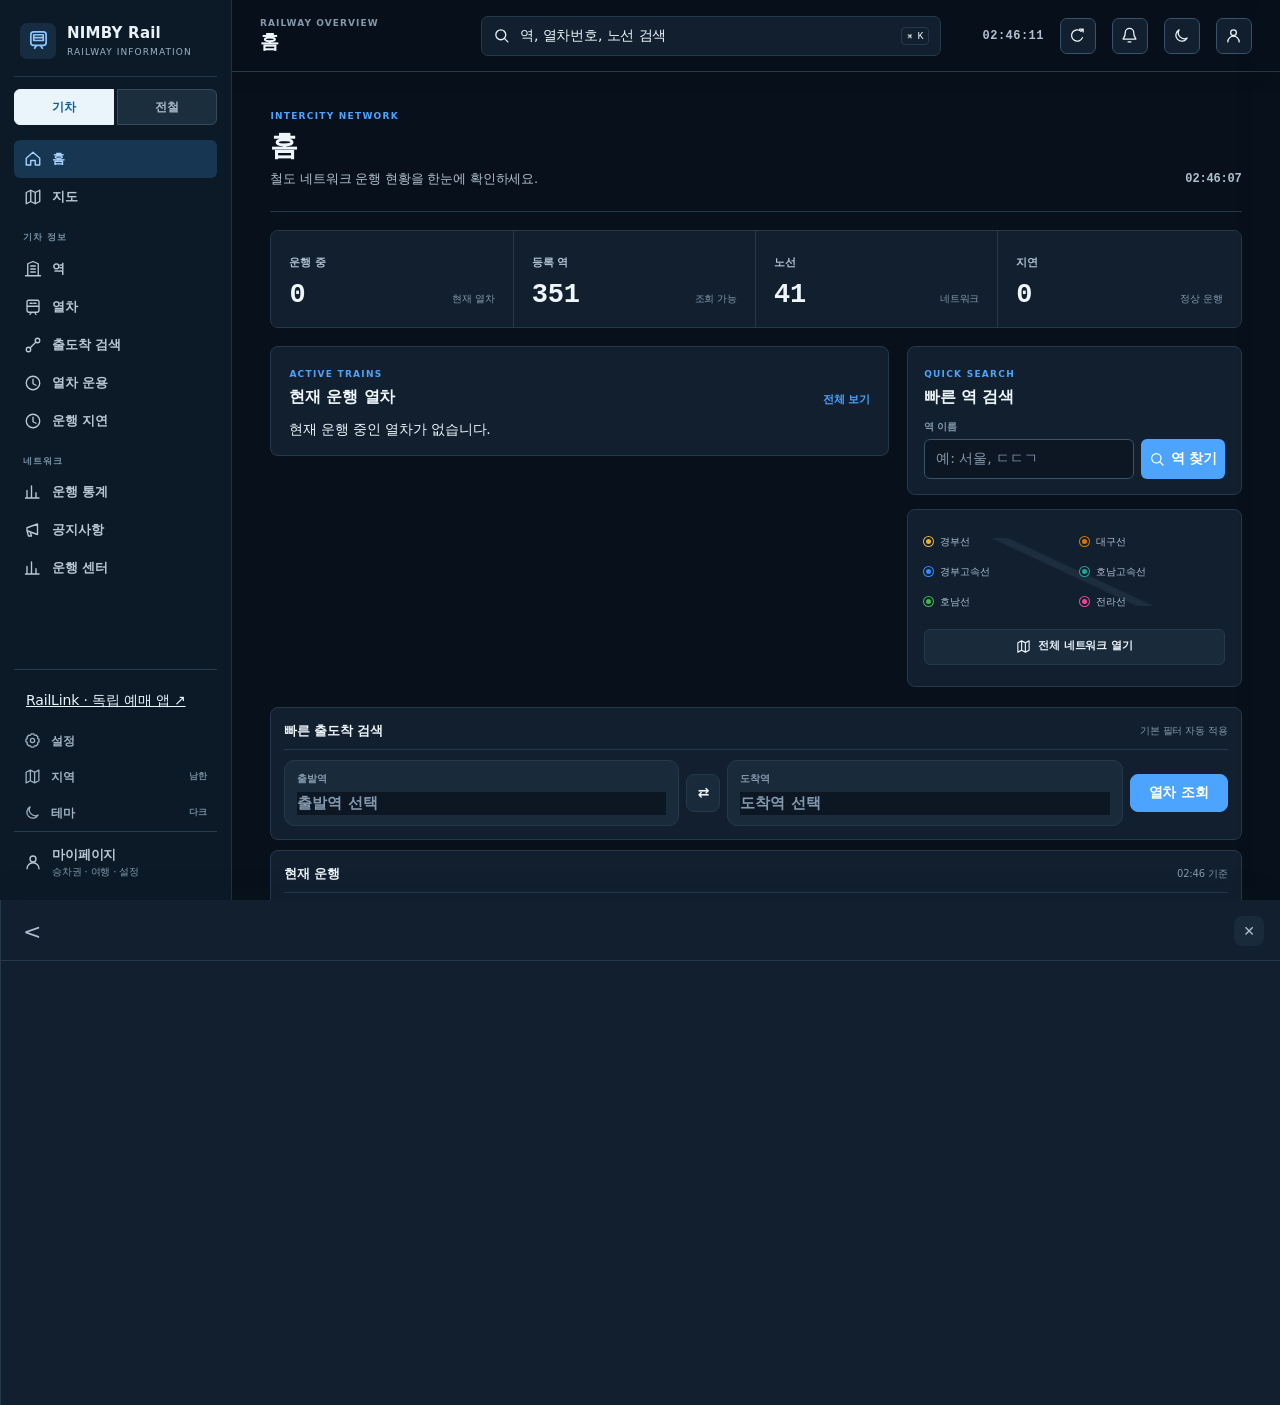
==== index.html @ d19a0c97 "원본 선로 연결만 사용하도록 지도 위상 수정" ====
<!DOCTYPE html>
<html lang="ko">
<head>
<meta charset="UTF-8">
<meta name="viewport" content="width=device-width, initial-scale=1.0, viewport-fit=cover">
<title>님비레일 시간표</title>
<script>
  (()=>{try{
    const preference=localStorage.getItem('nimbi_theme')||'dark';
    const dark=preference==='dark'||(preference==='system'&&matchMedia('(prefers-color-scheme: dark)').matches);
    document.documentElement.dataset.theme=dark?'dark':'light';
    document.documentElement.dataset.themePreference=preference;
  }catch(_){document.documentElement.dataset.theme='dark';}})();
</script>
<link rel="stylesheet" href="assets/css/nimbi_rail.css?v=2026100703">
  <link rel="stylesheet" href="assets/css/nimbi_redesign.css?v=2026100703">
  <link rel="stylesheet" href="assets/css/nimbi_operations_hub.css?v=2026090702">
<!-- PWA -->
<link rel="manifest" href="manifest.json">
<meta name="theme-color" content="#08111b">
<meta name="mobile-web-app-capable" content="yes">
<meta name="apple-mobile-web-app-capable" content="yes">
<meta name="apple-mobile-web-app-status-bar-style" content="black">
<meta name="apple-mobile-web-app-title" content="님비레일">
<link rel="apple-touch-icon" href="assets/icons/icon-192.png">
</head>
<body>
<a class="skip-link" href="#main-content">본문으로 건너뛰기</a>
<svg class="nr-symbols" aria-hidden="true">
  <symbol id="i-rail" viewBox="0 0 24 24"><path d="M7 3h10a3 3 0 0 1 3 3v8a3 3 0 0 1-3 3H7a3 3 0 0 1-3-3V6a3 3 0 0 1 3-3Zm0 3v6h10V6H7Zm1 14 2-3m6 3-2-3M8 9h8"/></symbol>
  <symbol id="i-home" viewBox="0 0 24 24"><path d="m3 11 9-8 9 8v9h-6v-6H9v6H3v-9Z"/></symbol>
  <symbol id="i-search" viewBox="0 0 24 24"><circle cx="11" cy="11" r="7"/><path d="m16 16 5 5"/></symbol>
  <symbol id="i-train" viewBox="0 0 24 24"><path d="M6 3h12a2 2 0 0 1 2 2v11a3 3 0 0 1-3 3H7a3 3 0 0 1-3-3V5a2 2 0 0 1 2-2Zm-2 8h16M8 7h3m2 0h3M8 22l2-3m6 3-2-3"/></symbol>
  <symbol id="i-station" viewBox="0 0 24 24"><path d="M5 21V5l7-3 7 3v16M2 21h20M9 8h6m-6 4h6m-6 4h6"/></symbol>
  <symbol id="i-route" viewBox="0 0 24 24"><circle cx="6" cy="18" r="3"/><circle cx="18" cy="6" r="3"/><path d="M8 16 16 8"/></symbol>
  <symbol id="i-map" viewBox="0 0 24 24"><path d="m3 6 6-3 6 3 6-3v15l-6 3-6-3-6 3V6Zm6-3v15m6-12v15"/></symbol>
  <symbol id="i-clock" viewBox="0 0 24 24"><circle cx="12" cy="12" r="9"/><path d="M12 7v6l4 2"/></symbol>
  <symbol id="i-chart" viewBox="0 0 24 24"><path d="M4 20V10m6 10V4m6 16v-7m4 7H2"/></symbol>
  <symbol id="i-notice" viewBox="0 0 24 24"><path d="M4 13V9l14-5v14L4 13Zm0 0 2 7h4l-2-6"/></symbol>
  <symbol id="i-user" viewBox="0 0 24 24"><circle cx="12" cy="8" r="4"/><path d="M4 21a8 8 0 0 1 16 0"/></symbol>
  <symbol id="i-refresh" viewBox="0 0 24 24"><path d="M20 7V3l-3 3a8 8 0 1 0 2 9M20 3h-5"/></symbol>
  <symbol id="i-more" viewBox="0 0 24 24"><circle cx="5" cy="12" r="1"/><circle cx="12" cy="12" r="1"/><circle cx="19" cy="12" r="1"/></symbol>
  <symbol id="i-close" viewBox="0 0 24 24"><path d="m5 5 14 14M19 5 5 19"/></symbol>
  <symbol id="i-bell" viewBox="0 0 24 24"><path d="M18 8a6 6 0 0 0-12 0c0 7-3 7-3 9h18c0-2-3-2-3-9M10 21h4"/></symbol>
  <symbol id="i-sun" viewBox="0 0 24 24"><circle cx="12" cy="12" r="4"/><path d="M12 2v2m0 16v2M4.9 4.9l1.4 1.4m11.4 11.4 1.4 1.4M2 12h2m16 0h2M4.9 19.1l1.4-1.4M17.7 6.3l1.4-1.4"/></symbol>
  <symbol id="i-moon" viewBox="0 0 24 24"><path d="M20 15.5A8.5 8.5 0 0 1 8.5 4 8.5 8.5 0 1 0 20 15.5Z"/></symbol>
  <symbol id="i-monitor" viewBox="0 0 24 24"><rect x="3" y="4" width="18" height="13" rx="2"/><path d="M8 21h8m-4-4v4"/></symbol>
  <symbol id="i-settings" viewBox="0 0 24 24"><circle cx="12" cy="12" r="3"/><path d="M19.4 15a1.7 1.7 0 0 0 .3 1.9l.1.1-2.8 2.8-.1-.1a1.7 1.7 0 0 0-1.9-.3 1.7 1.7 0 0 0-1 1.6v.2h-4V21a1.7 1.7 0 0 0-1-1.6 1.7 1.7 0 0 0-1.9.3l-.1.1L4.2 17l.1-.1a1.7 1.7 0 0 0 .3-1.9A1.7 1.7 0 0 0 3 14H2.8v-4H3a1.7 1.7 0 0 0 1.6-1 1.7 1.7 0 0 0-.3-1.9L4.2 7 7 4.2l.1.1A1.7 1.7 0 0 0 9 4.6a1.7 1.7 0 0 0 1-1.6v-.2h4V3a1.7 1.7 0 0 0 1 1.6 1.7 1.7 0 0 0 1.9-.3l.1-.1L19.8 7l-.1.1a1.7 1.7 0 0 0-.3 1.9 1.7 1.7 0 0 0 1.6 1h.2v4H21a1.7 1.7 0 0 0-1.6 1Z"/></symbol>
  <symbol id="i-ticket" viewBox="0 0 24 24"><path d="M3 7a2 2 0 0 0 2-2h14a2 2 0 0 0 2 2v2a3 3 0 0 0 0 6v2a2 2 0 0 0-2 2H5a2 2 0 0 0-2-2v-2a3 3 0 0 0 0-6V7Zm9-2v14"/></symbol>
  <symbol id="i-star" viewBox="0 0 24 24"><path d="m12 3 2.8 5.7 6.2.9-4.5 4.4 1.1 6.2-5.6-2.9-5.6 2.9 1.1-6.2L3 9.6l6.2-.9L12 3Z"/></symbol>
  <symbol id="i-bag" viewBox="0 0 24 24"><rect x="3" y="7" width="18" height="14" rx="2"/><path d="M8 7V5a2 2 0 0 1 2-2h4a2 2 0 0 1 2 2v2M8 12v4m8-4v4"/></symbol>
  <symbol id="i-filter" viewBox="0 0 24 24"><path d="M4 6h16M7 12h10m-7 6h4"/></symbol>
  <symbol id="i-download" viewBox="0 0 24 24"><path d="M12 3v12m-5-5 5 5 5-5M4 20h16"/></symbol>
  <symbol id="i-target" viewBox="0 0 24 24"><circle cx="12" cy="12" r="7"/><circle cx="12" cy="12" r="2"/><path d="M12 2v3m0 14v3M2 12h3m14 0h3"/></symbol>
  <symbol id="i-chevron" viewBox="0 0 24 24"><path d="m9 5 7 7-7 7"/></symbol>
</svg>

<aside class="app-sidebar" aria-label="주요 메뉴">
  <button class="sidebar-brand" type="button" onclick="nimbiNavigate('home')" aria-label="NIMBY Rail 홈">
    <span class="sidebar-brand-mark"><svg><use href="#i-rail"/></svg></span>
    <span><strong>NIMBY Rail</strong><small>Railway Information</small></span>
  </button>
  <div class="sidebar-mode" role="group" aria-label="서비스 모드">
    <button type="button" data-mode-switch="train" onclick="setAppMode('train')">기차</button>
    <button type="button" data-mode-switch="metro" onclick="setAppMode('metro')">전철</button>
  </div>
  <nav class="sidebar-nav">
    <button type="button" data-shell-tab="home" onclick="nimbiNavigate('home')"><svg><use href="#i-home"/></svg><span>홈</span></button>
    <button type="button" data-shell-tab="map" onclick="nimbiNavigate('map')"><svg><use href="#i-map"/></svg><span>지도</span></button>
    <div class="sidebar-group" data-nav-mode="train">
      <p>기차 정보</p>
      <button type="button" data-shell-tab="stationinfo" onclick="nimbiOpenStationDirectory()"><svg><use href="#i-station"/></svg><span>역</span></button>
      <button type="button" data-shell-tab="train" onclick="nimbiNavigate('train')"><svg><use href="#i-train"/></svg><span>열차</span></button>
      <button type="button" data-shell-tab="route" onclick="nimbiNavigate('route')"><svg><use href="#i-route"/></svg><span>출도착 검색</span></button>
      <button type="button" data-shell-tab="ops" onclick="nimbiNavigate('ops')"><svg><use href="#i-clock"/></svg><span>열차 운용</span></button>
      <button type="button" data-shell-tab="delay" onclick="nimbiNavigate('delay')"><svg><use href="#i-clock"/></svg><span>운행 지연</span></button>
    </div>
    <div class="sidebar-group" data-nav-mode="metro">
      <p>전철 정보</p>
      <button type="button" data-shell-tab="stationinfo" onclick="nimbiOpenStationDirectory()"><svg><use href="#i-station"/></svg><span>역</span></button>
      <button type="button" data-shell-tab="metrolines" onclick="nimbiNavigate('metrolines')"><svg><use href="#i-route"/></svg><span>노선</span></button>
      <button type="button" data-shell-tab="metroroute" onclick="nimbiNavigate('metroroute')"><svg><use href="#i-search"/></svg><span>경로 검색</span></button>
    </div>
    <div class="sidebar-group">
      <p>네트워크</p>
      <button type="button" data-shell-tab="stats" onclick="nimbiNavigate('stats')"><svg><use href="#i-chart"/></svg><span>운행 통계</span></button>
      <button type="button" data-shell-tab="notice" onclick="nimbiNavigate('notice')"><svg><use href="#i-notice"/></svg><span>공지사항</span></button>
      <button type="button" data-shell-tab="control" onclick="nimbiNavigate('control')"><svg><use href="#i-chart"/></svg><span>운행 센터</span></button>
    </div>
  </nav>
  <div class="sidebar-footer">
      <a href="raillink/" data-raillink-entry style="display:block;padding:12px;color:#eaf4fb">RailLink · 독립 예매 앱 ↗</a>
    <button type="button" onclick="openMyPage();openMySection('settings')"><svg><use href="#i-settings"/></svg><span>설정</span></button>
    <button type="button" onclick="toggleRegionMenu(this)"><svg><use href="#i-map"/></svg><span>지역</span><small id="sidebar-region-label">남한</small></button>
    <button type="button" onclick="toggleThemeMenu(this)"><svg><use href="#i-moon"/></svg><span>테마</span><small id="sidebar-theme-label">시스템</small></button>
  </div>
  <button class="sidebar-account" type="button" onclick="openMyPage()"><svg><use href="#i-user"/></svg><span><strong>마이페이지</strong><small>승차권 · 여행 · 설정</small></span></button>
</aside>

<header class="top-command-bar">
  <button class="logo mobile-brand" type="button" onclick="nimbiNavigate('home')" aria-label="홈으로 이동"><span class="logo-icon"><svg><use href="#i-rail"/></svg></span><span>NIMBY Rail</span></button>
  <div class="page-context"><span id="shell-section-label">Railway Overview</span><strong id="shell-page-title">홈</strong></div>
  <button class="global-search-trigger" type="button" onclick="openGlobalSearch()"><svg><use href="#i-search"/></svg><span>역, 열차번호, 노선 검색</span><kbd>⌘ K</kbd></button>
  <span id="header-clock" style="font-family:var(--mono);font-size:14px;font-weight:600;color:var(--text1);letter-spacing:1px"></span>
  <button class="hdr-refresh-btn" id="hdr-refresh" onclick="refreshCurrentTab()" title="현재 화면 새로고침" aria-label="현재 화면 새로고침"><svg><use href="#i-refresh"/></svg></button>
  <button class="command-icon-btn" type="button" onclick="openMyPage();openMySection('alarm')" title="알림" aria-label="알림 열기"><svg><use href="#i-bell"/></svg></button>
  <button class="command-icon-btn" id="theme-toggle" type="button" onclick="toggleThemeMenu(this)" title="테마" aria-label="테마 선택"><svg><use href="#i-moon"/></svg></button>
  <button class="my-btn" onclick="openMyPage()" title="마이페이지" aria-label="마이페이지 열기">
    <svg><use href="#i-user"/></svg>
  </button>
</header>
<div id="header-live-activity" class="header-live-activity" aria-live="polite"></div>
<div class="theme-menu" id="theme-menu" hidden role="menu" aria-label="화면 테마">
  <button type="button" role="menuitemradio" data-theme-choice="light" onclick="setNimbiTheme('light')"><svg><use href="#i-sun"/></svg><span>라이트</span></button>
  <button type="button" role="menuitemradio" data-theme-choice="dark" onclick="setNimbiTheme('dark')"><svg><use href="#i-moon"/></svg><span>다크</span></button>
  <button type="button" role="menuitemradio" data-theme-choice="system" onclick="setNimbiTheme('system')"><svg><use href="#i-monitor"/></svg><span>시스템</span></button>
</div>
<div class="theme-menu" id="region-menu" hidden role="menu" aria-label="철도 지역">
  <button type="button" role="menuitemradio" data-region-choice="south" onclick="setRailRegion('south')"><svg><use href="#i-map"/></svg><span>남한</span></button>
  <button type="button" role="menuitemradio" data-region-choice="north" onclick="setRailRegion('north')"><svg><use href="#i-map"/></svg><span>북한</span></button>
  <button type="button" role="menuitemradio" data-region-choice="all" onclick="setRailRegion('all')"><svg><use href="#i-map"/></svg><span>전체</span></button>
</div>

<div class="global-search" id="global-search" hidden>
  <div class="global-search-backdrop" onclick="closeGlobalSearch()"></div>
  <section class="global-search-dialog" role="dialog" aria-modal="true" aria-labelledby="global-search-title">
    <header><svg><use href="#i-search"/></svg><label id="global-search-title" for="global-search-input">통합 검색</label><button type="button" onclick="closeGlobalSearch()" aria-label="검색 닫기"><svg><use href="#i-close"/></svg></button></header>
    <input id="global-search-input" type="search" placeholder="역, 열차번호, 행선지, 노선을 입력하세요" autocomplete="off" aria-controls="global-search-results">
    <div id="global-search-results" class="global-search-results" role="listbox"></div>
    <footer><span><kbd>↑</kbd><kbd>↓</kbd> 이동</span><span><kbd>Enter</kbd> 열기</span><span><kbd>Esc</kbd> 닫기</span></footer>
  </section>
</div>

<!-- 마이페이지 오버레이 -->
<div class="my-backdrop" id="my-backdrop" onclick="closeMyPage()"></div>
<div class="my-panel" id="my-panel">
  <div class="my-panel-header">
    <div class="my-panel-title">마이페이지</div>
    <div class="my-mode-seg">
      <button class="my-mode-seg-btn" id="mode-btn-train" onclick="setAppMode('train')">기차</button>
      <button class="my-mode-seg-btn" id="mode-btn-metro" onclick="setAppMode('metro')">전철</button>
    </div>
    <button class="my-panel-close" onclick="closeMyPage()">✕</button>
  </div>
  <div class="my-menu-list">
    <div class="acct-card" id="acct-card" onclick="openMySection('account')"></div>
    <div class="my-menu-item" onclick="openMySection('book')">
      <span class="my-menu-icon"><svg><use href="#i-search"/></svg></span>
      <div class="my-menu-info">
        <div class="my-menu-name">열차 예매</div>
        <div class="my-menu-desc">편도·왕복 열차 조회 및 예매</div>
      </div>
      <span class="my-menu-arrow">›</span>
    </div>
    <div class="my-menu-item" onclick="openMySection('ticket')">
      <span class="my-menu-icon"><svg><use href="#i-ticket"/></svg></span>
      <div class="my-menu-info">
        <div class="my-menu-name">승차권 조회</div>
        <div class="my-menu-desc">예매한 승차권 확인 및 취소</div>
      </div>
      <span class="my-menu-arrow">›</span>
    </div>
    <div class="my-menu-item" onclick="openMySection('mytrip')">
      <span class="my-menu-icon"><svg><use href="#i-bag"/></svg></span>
      <div class="my-menu-info">
        <div class="my-menu-name">내 여행</div>
        <div class="my-menu-desc">여러 날 일정을 묶어 한 번에 예매</div>
      </div>
      <span class="my-menu-arrow">›</span>
    </div>
    <div class="my-menu-item" onclick="openMySection('pass')">
      <span class="my-menu-icon"><svg><use href="#i-ticket"/></svg></span>
      <div class="my-menu-info">
        <div class="my-menu-name">정기권 예매</div>
        <div class="my-menu-desc">자주 이용하는 구간 빠른 예매</div>
      </div>
      <span class="my-menu-arrow">›</span>
    </div>
    <div class="my-menu-item" onclick="openMySection('alarm')">
      <span class="my-menu-icon"><svg><use href="#i-bell"/></svg></span>
      <div class="my-menu-info">
        <div class="my-menu-name">승하차 알람</div>
        <div class="my-menu-desc">승차·하차 알람 설정 및 관리</div>
      </div>
      <span class="my-menu-arrow">›</span>
    </div>
    <div class="my-menu-item" onclick="openMySection('fav')">
      <span class="my-menu-icon"><svg><use href="#i-star"/></svg></span>
      <div class="my-menu-info">
        <div class="my-menu-name">즐겨찾기</div>
        <div class="my-menu-desc">자주 찾는 열차·역·구간</div>
      </div>
      <span class="my-menu-arrow">›</span>
    </div>
    <div class="my-menu-item" onclick="openMySection('settings')">
      <span class="my-menu-icon"><svg><use href="#i-settings"/></svg></span>
      <div class="my-menu-info">
        <div class="my-menu-name">설정</div>
        <div class="my-menu-desc">환경 모드 (PC · 모바일 · 워치)</div>
      </div>
      <span class="my-menu-arrow">›</span>
    </div>
    <div class="my-menu-item" onclick="openMySection('puzzle')">
      <span class="my-menu-icon"><svg><use href="#i-route"/></svg></span>
      <div class="my-menu-info">
        <div class="my-menu-name">루트 퍼즐</div>
        <div class="my-menu-desc">열차 경로 순서 맞추기 · 무제한 출제</div>
      </div>
      <span class="my-menu-arrow">›</span>
    </div>

  </div>
</div>

<!-- 마이페이지 서브패널 -->
<div class="my-sub-panel" id="my-sub-panel">
  <div class="my-panel-header">
    <button class="my-back-btn" onclick="myBackAction()"><</button>
    <div class="my-panel-title" id="my-sub-title" style="flex:1"></div>
    <div id="my-sub-clock" style="font-family:var(--mono);font-size:13px;font-weight:600;color:var(--text1);letter-spacing:1px;margin-right:10px"></div>
    <button class="my-panel-close" onclick="closeMyPage()">✕</button>
  </div>
  <div id="my-sub-content"></div>
</div>
<main class="container" id="main-content" tabindex="-1">
  <div class="tabs">
    <button class="tab" onclick="switchTab('train')" id="tab-train">열차</button>
    <button class="tab" onclick="switchTab('route')" id="tab-route">출도착</button>
    <button class="tab" onclick="switchTab('ops')" id="tab-ops">운용</button>
    <button class="tab" onclick="switchTab('metrolines')" id="tab-metrolines" style="display:none">노선</button>
    <button class="tab" onclick="switchTab('metroroute')" id="tab-metroroute" style="display:none">경로</button>
    <button class="tab" onclick="switchTab('map')" id="tab-map">지도</button>
    <button class="tab" onclick="switchTab('stats')" id="tab-stats">통계</button>
    <button class="tab" onclick="switchTab('notice')" id="tab-notice">공지</button>
    <button class="tab" onclick="switchTab('stationinfo')" id="tab-stationinfo">역 정보</button>
    <button class="tab" onclick="switchTab('delay')" id="tab-delay">지연</button>
    <button class="tab" onclick="switchTab('control')" id="tab-control">운행 센터</button>
    <button class="tab" id="tab-book" style="display:none" onclick="switchTab('book')">열차 예매</button>
    <!-- 알람·즐겨찾기·승차권은 마이페이지로 이동 -->
    <button class="tab" id="tab-alarm" style="display:none" onclick="switchTab('alarm')">알람</button>
    <button class="tab" id="tab-fav" style="display:none" onclick="switchTab('fav')">즐겨찾기</button>
    <button class="tab" id="tab-ticket" style="display:none" onclick="switchTab('ticket')">승차권</button>
    
  </div>

  <div class="panel active" id="panel-home">
    <div id="home-network-overview"></div>
    <div id="home-trip-widget"></div>
    <div id="daily-discovery"></div>
  </div>

  <div class="panel" id="panel-train">
    <div class="search-card">
      <div class="form-row">
        <div class="form-group"><label>노선</label>
          <select id="sel-line-train" onchange="selectTrainLine()">
            <option value="">노선 선택</option>
          </select>
        </div>
        <div class="form-group"><label>열차번호</label>
          <div class="autocomplete-wrap">
            <input type="text" id="input-trainno" placeholder="번호 직접 검색" autocomplete="off"
              onfocus="showRecentSearches('input-trainno','ac-trainno','train')"
              oninput="document.getElementById('ac-trainno').style.display='none'"
              onblur="setTimeout(()=>acHide('ac-trainno'),150)"
              onkeydown="if(event.key==='Enter')searchByTrain()">
            <div class="ac-dropdown" id="ac-trainno"></div>
          </div>
        </div>
        <button class="btn btn-primary" onclick="searchByTrain()">조회</button>
        <button class="btn-fav-add" id="fav-btn-train" onclick="addFav('train')" title="즐겨찾기 추가" style="display:none">즐겨찾기</button>
      </div>
    </div>
    <div id="train-line-list"></div>
    <div id="result-train"></div>
  </div>

  <div class="panel" id="panel-station">
    <div class="search-card">
      <div class="form-row">
        <div class="form-group"><label>역 이름</label>
          <div class="autocomplete-wrap">
            <input type="text" id="input-station" placeholder="역명 입력 (예: 대전)" autocomplete="off"
              oninput="acShow('input-station','ac-station')"
              onfocus="showRecentSearches('input-station','ac-station','station')"
              onkeydown="acKey(event,'input-station','ac-station')"
              onblur="setTimeout(()=>acHide('ac-station'),150)">
            <div class="ac-dropdown" id="ac-station"></div>
          </div>
        </div>
        <button class="btn btn-primary" onclick="searchByStation()">조회</button>
        <button class="btn-fav-add" id="fav-btn-station" onclick="addFav('station')" title="즐겨찾기 추가" style="display:none">즐겨찾기</button>
        <button class="btn-filter-toggle" id="btn-filter-station" onclick="toggleStationFilter()">필터 ▾</button>
      </div>
      <div class="filter-row" id="filter-row-station">
        <div class="form-group"><label>방향</label>
          <select id="sel-dir-station">
            <option value="all">전체</option><option value="down">하행</option><option value="up">상행</option>
          </select>
        </div>
        <div class="form-group"><label>통과 열차</label>
          <select id="sel-pass-station">
            <option value="all">포함</option>
            <option value="stop">정차만</option>
          </select>
        </div>
        <div class="form-group"><label>등급</label>
          <select id="sel-grade-station">
            <option value="all">전체</option>
            <option value="KTX">KTX</option>
            <option value="SRT">SRT</option>
            <option value="ITX-새마을">ITX-새마을</option>
            <option value="ITX-청춘">ITX-청춘</option>
            <option value="무궁화호">무궁화호</option>
            <option value="남도해양">남도해양</option>
            <option value="국악와인">국악와인</option>
          </select>
        </div>
        <div class="form-group"><label>노선</label>
          <select id="sel-line-station">
            <option value="all">전체</option>
            <option value="경부선">경부선</option>
            <option value="경부고속선">경부고속선</option>
            <option value="호남선">호남선</option>
            <option value="전라선">전라선</option>
            <option value="경전선">경전선</option>
            <option value="중앙선">중앙선</option>
            <option value="동해선">동해선</option>
            <option value="강릉선">강릉선</option>
            <option value="중부내륙선">중부내륙선</option>
          </select>
        </div>
        <div class="form-group"><label>당역 종착</label>
          <select id="sel-terminus-station">
            <option value="all">포함</option>
            <option value="exclude">제외</option>
          </select>
        </div>
        <div class="form-group"><label>심야 열차</label>
          <select id="sel-night-station">
            <option value="all">전체</option>
            <option value="only">심야만</option>
            <option value="highlight">하이라이트</option>
          </select>
        </div>
        <div class="form-group"><label>시간 이후</label>
          <input type="text" id="input-after-time" placeholder="예: 9:00" style="width:80px"
            onkeydown="if(event.key==='Enter')searchByStation()">
        </div>
      </div>
    </div>
    <div id="result-station"></div>
  </div>

  <div class="panel" id="panel-route">
    <div class="search-card">
      <!-- 출발/도착역: PC는 가로, 모바일은 세로 -->
      <div class="route-inputs">
        <div class="form-group"><label>출발역</label>
          <div class="autocomplete-wrap">
            <input type="text" id="input-from" placeholder="출발역 입력" autocomplete="off"
              oninput="acShow('input-from','ac-from')"
              onkeydown="acKey(event,'input-from','ac-from')"
              onblur="setTimeout(()=>acHide('ac-from'),150)">
            <div class="ac-dropdown" id="ac-from"></div>
          </div>
        </div>
        <div class="form-group"><label>도착역</label>
          <div class="autocomplete-wrap">
            <input type="text" id="input-to" placeholder="도착역 입력" autocomplete="off"
              oninput="acShow('input-to','ac-to')"
              onkeydown="acKey(event,'input-to','ac-to')"
              onblur="setTimeout(()=>acHide('ac-to'),150)">
            <div class="ac-dropdown" id="ac-to"></div>
          </div>
        </div>
        <!-- 검색 버튼: PC는 입력창 오른쪽, 모바일은 아래 -->
        <div class="route-btn-group">
          <button class="btn btn-primary" onclick="searchByRoute()" style="white-space:nowrap">검색</button>
          <button class="btn-filter-toggle" id="btn-filter-route" onclick="toggleRouteFilter()">필터 ▾</button>
          <button class="btn-fav-add" id="fav-btn-route" onclick="addFav('route')" title="즐겨찾기" style="display:none">즐겨찾기</button>
        </div>
      </div>
      <!-- 접기/펼치기 필터 (시간이후 포함) -->
      <div class="filter-row" id="filter-row-route">
        <div class="form-group">
          <label>정렬</label>
          <select id="sel-sort-route">
            <option value="duration">소요시간순</option>
            <option value="depart">출발시각순</option>
            <option value="arrive">도착시각순</option>
          </select>
        </div>
        <div class="form-group">
          <label>최대 소요</label>
          <select id="sel-max-duration">
            <option value="0">제한없음</option>
            <option value="60">1시간</option>
            <option value="90">1시간30분</option>
            <option value="120">2시간</option>
            <option value="180">3시간</option>
            <option value="240">4시간</option>
          </select>
        </div>
        <div class="form-group">
          <label>열차 등급</label>
          <select id="sel-grade-route">
            <option value="all">전체</option>
            <option value="KTX">KTX</option>
            <option value="SRT">SRT</option>
            <option value="ITX-새마을">ITX-새마을</option>
            <option value="ITX-청춘">ITX-청춘</option>
            <option value="무궁화호">무궁화호</option>
            <option value="남도해양">남도해양</option>
            <option value="국악와인">국악와인</option>
          </select>
        </div>
        <div class="form-group">
          <label>시간 이후</label>
          <div style="display:flex;gap:6px">
            <input type="text" id="input-after-route" placeholder="예: 9:00" style="width:80px"
              onkeydown="if(event.key==='Enter')searchByRoute()">
            <button class="btn" style="font-size:12px;padding:8px 10px;white-space:nowrap" onclick="setAfterRouteNow()" title="현재 시각으로 설정">지금</button>
          </div>
        </div>
      </div>
    </div>
    <div class="filter-row" id="xfer-settings" style="display:none">
      <div class="form-group">
        <label>최소 환승 대기</label>
        <select id="xfer-min">
          <option value="3">3분</option>
          <option value="5">5분</option>
          <option value="10">10분</option>
          <option value="15">15분</option>
          <option value="20">20분</option>
        </select>
      </div>
      <div class="form-group">
        <label>최대 환승 대기</label>
        <select id="xfer-max">
          <option value="30">30분</option>
          <option value="45">45분</option>
          <option value="60" selected>60분</option>
          <option value="90">90분</option>
          <option value="120">120분</option>
        </select>
      </div>
    </div>
    
    <div id="result-route"></div>
  </div>
  <div class="panel" id="panel-ops">
    <div id="ops-container"></div>
  </div>
  <div class="panel" id="panel-map">
    <!-- 노선 선택 탭 -->
    <div class="map-line-tabs" id="map-line-tabs">
      <button class="map-line-tab ctrl" onclick="showMapLine('all',this)">전체보기</button>
      <button class="map-line-tab active" onclick="showMapLine('gyeongbu',this)">경부선</button>
      <button class="map-line-tab" onclick="showMapLine('gyeongbuhs',this)">경부고속선</button>
      <button class="map-line-tab" onclick="showMapLine('honamhs',this)">호남고속선</button>
      <button class="map-line-tab" onclick="showMapLine('honam',this)">호남선</button>
      <button class="map-line-tab" onclick="showMapLine('jeolla',this)">전라선</button>
      <button class="map-line-tab" onclick="showMapLine('jungang',this)">중앙선</button>
      <button class="map-line-tab" onclick="showMapLine('chungbuk',this)">충북선</button>
      <button class="map-line-tab" onclick="showMapLine('janghang',this)">장항선</button>
      <button class="map-line-tab" onclick="showMapLine('donghae',this)">동해선</button>
      <button class="map-line-tab" onclick="showMapLine('yeongdong',this)">영동선</button>
      <button class="map-line-tab" onclick="showMapLine('gangreung',this)">강릉선</button>
      <button class="map-line-tab" onclick="showMapLine('seogang',this)">경강선</button>
      <button class="map-line-tab" onclick="showMapLine('jungnaelyuk',this)">중부내륙선</button>
      <button class="map-line-tab" onclick="showMapLine('gyeongjeon',this)">경전선</button>
      <button class="map-line-tab" onclick="showMapLine('jeju',this)">제주선</button>
      <button class="map-line-tab" onclick="showMapLine('nambunaelyuk',this)">남부내륙선</button>
      <button class="map-line-tab" onclick="showMapLine('seosan',this)">서산선</button>
      <button class="map-line-tab" onclick="showMapLine('taean',this)">태안선</button>
      <button class="map-line-tab" onclick="showMapLine('sobaek',this)">소백선</button>
      <button class="map-line-tab" onclick="showMapLine('gyeongbuk',this)">경북선</button>
      <button class="map-line-tab" onclick="showMapLine('taebaek',this)">태백선</button>
      <button class="map-line-tab" onclick="showMapLine('jeongseon',this)">정선선</button>
      <button class="map-line-tab" onclick="showMapLine('miryang',this)">밀양선</button>
      <button class="map-line-tab" onclick="showMapLine('sejongsecheon',this)">세종세천선</button>
      <button class="map-line-tab" onclick="showMapLine('gyooe',this)">교외선</button>
      <button class="map-line-tab" onclick="showMapLine('gyeongui',this)">경의선</button>
      <button class="map-line-tab" onclick="showMapLine('gyeongwon',this)">경원선</button>
      <button class="map-line-tab" onclick="showMapLine('boeun',this)">보은선</button>
    </div>
    <!-- 컨트롤 바 (항상 표시: 열차수 + 방향 + 필터 토글) -->
    <div id="map-controls-bar" style="display:flex;align-items:center;gap:6px;padding:6px 0 4px;flex-wrap:wrap">
      <span id="map-train-count" class="badge blue" style="white-space:nowrap"></span>
      <!-- 역/열차 우선 (항상 표시) -->
      <button class="map-layer-btn" id="map-layer-btn" onclick="toggleMapLayer()">역 우선</button>
      <button class="map-layer-btn active" id="map-train-visibility-btn" onclick="toggleMapTrainVisibility()" aria-pressed="true">열차 위치 켬</button>
      <button class="map-layer-btn map-fullscreen-btn" id="map-fullscreen-btn" onclick="toggleMapFullscreen()">⛶ 전체화면</button>
      <!-- 필터 토글 버튼 -->
      <button class="map-layer-btn" id="map-filter-toggle-btn" onclick="toggleMapFilterPanel()" style="display:flex;align-items:center;gap:3px">필터 <span id="map-filter-arrow">▾</span></button>
    </div>
    <!-- 접기/펼치기 필터 패널 (등급·줌·기타 옵션) -->
    <div id="map-filter-panel" style="display:none">
      <div style="display:flex;align-items:center;gap:6px;padding:4px 0 6px;flex-wrap:wrap">
        <!-- 방향 -->
        <div style="display:flex;gap:3px;background:var(--bg3);border-radius:8px;padding:3px">
          <button class="map-dir-btn active" id="map-dir-down" onclick="setMapDir('down')">하행↓</button>
          <button class="map-dir-btn active" id="map-dir-up" onclick="setMapDir('up')">상행↑</button>
          <button class="map-dir-btn" id="map-dir-all" onclick="setMapDir('all')">전체</button>
        </div>
        <!-- 등급 필터 -->
        <div style="display:flex;gap:3px;background:var(--bg3);border-radius:8px;padding:3px">
          <button class="map-dir-btn active" id="map-grade-all" onclick="setMapGrade('all')">전체</button>
          <button class="map-dir-btn" id="map-grade-ktx" onclick="setMapGrade('KTX')" style="color:#3b82f6">KTX</button>
          <button class="map-dir-btn" id="map-grade-srt" onclick="setMapGrade('SRT')" style="color:#a855f7">SRT</button>
          <button class="map-dir-btn" id="map-grade-itx" onclick="setMapGrade('ITX')" style="color:#ef4444">ITX</button>
          <button class="map-dir-btn" id="map-grade-mgg" onclick="setMapGrade('무궁화')" style="color:#f97316">무궁화</button>
        </div>
        <!-- 줌 -->
        <div style="display:flex;gap:2px;align-items:center;background:var(--bg3);border-radius:8px;padding:3px">
          <button class="map-dir-btn" onclick="mapZoomOut()">－</button>
          <span id="map-zoom-label" style="font-size:11px;color:var(--text2);min-width:34px;text-align:center">100%</span>
          <button class="map-dir-btn" onclick="mapZoomIn()">＋</button>
          <button class="map-dir-btn" onclick="mapZoomReset()" title="초기화">↺</button>
        </div>
        <!-- 기타 -->
        <button class="map-layer-btn" onclick="openCurrentLineStationList()">역 목록</button>
        <button class="map-layer-btn" id="map-status-color-btn" onclick="toggleMapStatusColor()" title="열차를 혼잡도 색으로 표시">혼잡 색</button>
        <button class="map-layer-btn" id="map-timeline-toggle" onclick="toggleMapTimeline()">시간 재생</button>
      </div>
    </div>
    <div id="map-content" style="display:none">
      <div class="map-legend" id="map-legend"></div>
      <!-- 타임라인 바 (기본 숨김) -->
      <div id="map-timeline-bar" style="display:none;padding:8px 10px 4px;background:var(--bg2);border-bottom:1px solid var(--border)">
        <div style="display:flex;align-items:center;gap:8px;flex-wrap:wrap">
          <span style="font-size:11px;color:var(--text3);white-space:nowrap">00:00</span>
          <input type="range" id="map-timeline-slider" min="0" max="1439" value="720"
            style="flex:1;min-width:80px;accent-color:var(--accent);cursor:pointer"
            oninput="seekMapTimeline(parseInt(this.value))"
            onchange="seekMapTimeline(parseInt(this.value))">
          <span style="font-size:11px;color:var(--text3);white-space:nowrap">24:00</span>
          <span id="map-timeline-time" style="font-size:13px;font-weight:700;color:var(--accent);min-width:42px;text-align:right">12:00</span>
          <button class="map-dir-btn" id="map-timeline-play-btn" onclick="toggleMapTimelinePlay()" style="padding:4px 10px">▶ 재생</button>
          <select id="map-timeline-speed" onchange="setTimelineSpeed(parseInt(this.value))"
            style="font-size:11px;background:var(--bg3);border:1px solid var(--border);border-radius:8px;color:var(--text1);padding:3px 6px;font-family:inherit;cursor:pointer">
            <option value="10">×빠름(10분/s)</option>
            <option value="30" selected>×중간(30분/s)</option>
            <option value="60">×느림(60분/s)</option>
          </select>
          <button class="map-dir-btn" onclick="resetMapTimeline()">현재 시각</button>
        </div>
      </div>
      <div style="position:relative">
      <div class="map-svg-wrap" id="map-svg-wrap"><div style="padding:40px;text-align:center;color:var(--text3)">노선을 선택하세요</div></div>
    </div>
  </div>
  </div><!-- /panel-map -->
  <div class="panel" id="panel-alarm">
    <div id="result-alarm"></div>
  </div>
  <div class="panel" id="panel-fav">
    <div id="result-fav"></div>
  </div>
  <div class="panel" id="panel-metrolines">
    <div id="result-metrolines"></div>
  </div>
  <div class="panel" id="panel-metroroute">
    <div id="result-metroroute"></div>
  </div>
  <div class="panel" id="panel-stationinfo">
    <nav class="station-workspace-tabs" aria-label="역 기능">
      <button type="button" data-station-workspace="search" onclick="nimbiStationWorkspaceTab('search')"><svg><use href="#i-search"/></svg><span>역 검색</span></button>
      <button type="button" data-station-workspace="near" onclick="nimbiStationWorkspaceTab('near')"><svg><use href="#i-target"/></svg><span>가까운 역</span></button>
      <button type="button" data-station-workspace="detail" onclick="nimbiStationWorkspaceTab('detail')"><svg><use href="#i-station"/></svg><span>역 상세</span></button>
      <button type="button" data-station-workspace="timetable" onclick="nimbiStationWorkspaceTab('timetable')"><svg><use href="#i-clock"/></svg><span>역 시간표</span></button>
    </nav>
    <div id="station-directory-shell"></div>
    <div id="result-stationinfo"></div>
    <div id="station-timetable-shell"></div>
  </div>
  <div class="panel" id="panel-delay">
    <div id="result-delay"></div>
  </div>
  <div class="panel" id="panel-control">
    <div id="result-control"></div>
  </div>
  <div class="panel" id="panel-stats">
    <div id="result-stats"></div>
  </div>
  <div class="panel" id="panel-notice">
    <div id="result-notice"></div>
  </div>
  <div class="panel" id="panel-ticket">
    <div id="result-ticket"></div>
  </div>
  <div class="panel" id="panel-book">
    <div id="result-book"></div>
  </div>
</main>

<nav class="mobile-bottom-nav" aria-label="모바일 주요 메뉴">
  <button type="button" data-mobile-tab="home" onclick="nimbiNavigate('home')"><svg><use href="#i-home"/></svg><span>홈</span></button>
  <button type="button" data-mobile-tab="map" onclick="nimbiNavigate('map')"><svg><use href="#i-map"/></svg><span>지도</span></button>
  <button type="button" data-mobile-tab="station" onclick="nimbiMobileStation()"><svg><use href="#i-station"/></svg><span>역</span></button>
  <button type="button" data-mobile-tab="train" onclick="nimbiMobileTrain()"><svg><use href="#i-train"/></svg><span>열차</span></button>
  <button type="button" data-mobile-tab="more" onclick="nimbiOpenMore()"><svg><use href="#i-more"/></svg><span>더보기</span></button>
  <button type="button" data-mobile-tab="mypage" onclick="openMyPage()"><svg><use href="#i-user"/></svg><span>마이페이지</span></button>
</nav>

<div class="mobile-more-sheet" id="mobile-more-sheet" hidden>
  <button class="mobile-more-backdrop" type="button" onclick="nimbiCloseMore()" aria-label="더보기 닫기"></button>
  <section role="dialog" aria-modal="true" aria-labelledby="mobile-more-title">
    <header><div><span>MORE</span><h2 id="mobile-more-title">더보기</h2></div><button type="button" onclick="nimbiCloseMore()" aria-label="닫기">×</button></header>
    <div class="mobile-more-grid"></div>
  </section>
</div>

<div class="map-popup-backdrop" id="map-backdrop" style="display:none" onclick="closeMapPopup()"></div>
<div class="map-popup" id="map-popup" style="display:none">
  <div class="map-popup-title" id="map-popup-name"></div>
  <div class="map-popup-sub" id="map-popup-sub"></div>
  <div class="map-popup-trains" id="map-popup-trains"></div>
  <button class="btn btn-primary" style="width:100%;margin-bottom:8px" onclick="goToMapStation()">시간표 보기</button>
  <button class="map-popup-close" onclick="closeMapPopup()">닫기</button>
</div>

<script src="data/nimbi_rail_data.js?v=2026102905"></script>
<script src="data/nimbi_north_ingame_routes.js?v=2026100601"></script>
<script src="data/nimbi_station_data.js?v=2026090811"></script>
<script src="data/nimbi_latest_map.js?v=2026110303"></script>
<script src="data/nimbi_mainline_map.js?v=2026110303"></script>
<script src="data/nimbi_north_station_revision.js?v=2026091101"></script>
<script src="data/nimbi_north_rail_revision.js?v=2026102803"></script>
<script src="data/nimbi_gonam_itx_revision.js?v=2026100802"></script>
<script src="data/nimbi_pass_stations_revision.js?v=2026102201"></script>
<script src="data/nimbi_20261027_revision.js?v=2026102701"></script>
<script src="data/nimbi_metro.js?v=2026072801"></script>
<script src="data/nimbi_metro_sched.js?v=2026072801"></script>
<script src="data/nimbi_metro_schedule_updates.js?v=2026072801"></script>
<script src="data/nimbi_metro_service_policy.js?v=2026072702"></script>
<script src="data/nimbi_metro_geo.js?v=2026072801"></script>
<script src="data/nimbi_metro_20260924_update.js?v=2026092403"></script>
<script src="data/nimbi_platform_db.js?v=2026073132"></script>
<script src="data/nimbi_realplat.js?v=2026072902"></script>
<script src="data/nimbi_homonyms.js?v=2026090304"></script>
<script src="data/nimbi_station_db_updates.js?v=2026100601"></script>
<script src="data/nimbi_metro_platform_directions.js?v=2026100703"></script>
<script src="data/nimbi_metro_station_renames.js?v=2026100801"></script>
<script src="data/nimbi_regional_platforms.js?v=2026102702"></script>
<script src="data/nimbi_metro_20261023_update.js?v=2026102303"></script>
<script src="data/nimbi_20261027_metro_routes.js?v=2026102701"></script>
<script src="data/nimbi_gyeongui_20261027_revision.js?v=2026102701"></script>
<script src="data/nimbi_nyongwon_20261027_stations.js?v=2026102701"></script>
<script src="data/nimbi_global_schedule_revision.js?v=2026102905"></script>
<script src="data/nimbi_20261030_revision.js?v=2026110201"></script>
<script src="js/core/nimbi_rail_index.js?v=2026110202"></script>
<script src="data/nimbi_station_history.js?v=2026090301"></script>
  <script src="data/nimbi_rail_notices.js?v=2026110201"></script>
  <script src="data/nimbi_pax.js?v=2026072003"></script>
  <script src="data/nimbi_train_demand.js?v=2026091001"></script>
  <script src="data/nimbi_demand_data.js?v=2026091001"></script>
  <script src="js/features/nimbi_demand.js?v=2026090701"></script>
  <script src="js/features/nimbi_booking_dynamics.js?v=2026072802"></script>
  <script src="js/features/nimbi_inventory.js?v=2026073124"></script>
<script src="js/features/nimbi_delay.js?v=2026102906"></script>
<script src="js/shared/nimbi_rail_domain.js?v=2026102906"></script>
<script src="js/nimbi_rail.js?v=2026110201"></script>
  <script src="js/features/nimbi_congestion.js?v=2026073110"></script>
  <script src="js/features/nimbi_engagement.js?v=2026100601"></script>
  <script src="js/features/nimbi_operations_hub.js?v=2026090702"></script>
  <script src="js/features/nimbi_shell.js?v=2026100601"></script>
  <script>
  if('serviceWorker' in navigator){
    window.addEventListener('load', ()=>{
      navigator.serviceWorker.register('sw.js').then(reg => {
        // 이미 대기 중인 SW 있으면 즉시 활성화
        if(reg.waiting) reg.waiting.postMessage('skipWaiting');
        reg.addEventListener('updatefound', () => {
          const newSW = reg.installing;
          newSW.addEventListener('statechange', () => {
            if(newSW.state === 'installed' && navigator.serviceWorker.controller){
              newSW.postMessage('skipWaiting');
            }
          });
        });
      });
      // SW에서 RELOAD 메시지 수신 시 새로고침
      navigator.serviceWorker.addEventListener('message', e=>{
        if(e.data && e.data.type==='RELOAD') location.reload();
      });
      // SW 교체되면 즉시 새로고침
      navigator.serviceWorker.addEventListener('controllerchange', () => {
        window.location.reload();
      });
    });
  }
</script>
</body>
</html>
---- assets/css/nimbi_rail.css ----
:root{
  --bg:#0d1117;--bg1:#11161d;--bg2:#161b22;--bg3:#21262d;--border:#30363d;
  --text:#e6edf3;--text1:#e6edf3;--text2:#8b949e;--text3:#6e7681;
  --accent:#388bfd;--accent2:#58a6ff;
  --green:#3fb950;--orange:#f97316;--red:#f85149;
  --radius:8px;--mono:'JetBrains Mono',monospace;--sans:'Noto Sans KR',sans-serif;
  --c-ktx:#3b82f6;--c-srt:#a855f7;--c-itxsm:#ef4444;--c-itxcc:#22c55e;--c-mgh:#f97316;--c-ndh:#38bdf8;--c-gaw:#343d68;
  --safe-top:env(safe-area-inset-top,0px);
}
*{box-sizing:border-box;margin:0;padding:0}
html{background:var(--bg2)}
body{background:var(--bg);color:var(--text);font-family:var(--sans);font-size:14px;min-height:100vh}
header{background:var(--bg2);border-bottom:1px solid var(--border);padding:var(--safe-top) 100px 0 24px;display:flex;align-items:center;gap:16px;height:calc(56px + var(--safe-top));position:sticky;top:0;z-index:100}
.logo{display:flex;align-items:center;gap:10px;font-weight:700;font-size:16px;color:var(--accent2);font-family:var(--sans);background:none;border:0;padding:0;cursor:pointer;white-space:nowrap}
.logo:hover{color:#79c0ff}
.logo:focus-visible{outline:2px solid var(--accent);outline-offset:5px;border-radius:4px}
.logo-icon{width:28px;height:28px;background:linear-gradient(135deg,var(--c-ktx),var(--c-itxsm));border-radius:6px;display:flex;align-items:center;justify-content:center;font-size:16px}
.header-sub{color:var(--text2);font-size:12px;margin-left:auto}
.container{max-width:1100px;margin:0 auto;padding:24px 16px}
.tabs{display:flex;flex-wrap:nowrap;gap:4px;background:var(--bg2);border:1px solid var(--border);border-radius:var(--radius);padding:4px;margin-bottom:24px;width:fit-content;max-width:100%;overflow-x:auto;-webkit-overflow-scrolling:touch;scrollbar-width:none}
.tabs::-webkit-scrollbar{display:none}
.tab{padding:8px 18px;border-radius:6px;border:none;background:transparent;color:var(--text2);font-family:var(--sans);font-size:13px;font-weight:500;cursor:pointer;transition:all .15s;display:inline-flex;align-items:center;gap:6px;flex-shrink:0;white-space:nowrap}
.tab:hover{color:var(--text);background:var(--bg3)}
.tab.active{background:var(--accent);color:#fff}
.panel{display:none!important}.panel.active{display:block!important}
.search-card{background:var(--bg2);border:1px solid var(--border);border-radius:var(--radius);padding:20px;margin-bottom:20px}
.form-row{display:flex;gap:12px;align-items:flex-end;flex-wrap:wrap}
.form-group{display:flex;flex-direction:column;gap:6px}
.form-group label{font-size:11px;font-weight:600;color:var(--text2);text-transform:uppercase;letter-spacing:.5px}
input[type="text"]{background:var(--bg3);border:1px solid var(--border);border-radius:6px;color:var(--text);font-family:var(--sans);font-size:13px;padding:8px 12px;outline:none;transition:border-color .15s;width:200px}
input[type="text"]:focus{border-color:var(--accent)}
select{background:var(--bg3);border:1px solid var(--border);border-radius:6px;color:var(--text);font-family:var(--sans);font-size:13px;padding:8px 12px;outline:none;min-width:120px}
select:focus{border-color:var(--accent)}
select option{background:var(--bg3)}
.autocomplete-wrap{position:relative}
.ac-dropdown{position:absolute;top:100%;left:0;right:0;background:var(--bg2);border:1px solid var(--accent);border-top:none;border-radius:0 0 6px 6px;z-index:200;max-height:220px;overflow-y:auto;display:none}
.ac-dropdown.open{display:block}
.ac-dropdown.show{display:block}
.ac-item{padding:8px 12px;cursor:pointer;font-size:13px;border-bottom:1px solid var(--border)}
.ac-item:last-child{border-bottom:none}
.ac-item:hover,.ac-item.selected{background:rgba(56,139,253,.15);color:var(--accent2)}
.ac-item mark{background:transparent;color:var(--accent2);font-weight:700}
.btn{padding:9px 20px;border-radius:6px;border:none;font-family:var(--sans);font-size:13px;font-weight:600;cursor:pointer;transition:all .15s;display:flex;align-items:center;gap:6px}
.btn-primary{background:var(--accent);color:#fff}.btn-primary:hover{background:var(--accent2)}
.grade{display:inline-flex;align-items:center;padding:2px 8px;border-radius:4px;font-size:11px;font-weight:700;letter-spacing:.3px;white-space:nowrap}
.g-KTX{background:rgba(59,130,246,.18);color:var(--c-ktx);border:1px solid rgba(59,130,246,.4)}
.g-SRT{background:rgba(168,85,247,.18);color:var(--c-srt);border:1px solid rgba(168,85,247,.4)}
.g-ITX{background:rgba(239,68,68,.18);color:var(--c-itxsm);border:1px solid rgba(239,68,68,.4)}
.g-ITXCC{background:rgba(34,197,94,.18);color:var(--c-itxcc);border:1px solid rgba(34,197,94,.4)}
.g-MGH{background:rgba(249,115,22,.18);color:var(--c-mgh);border:1px solid rgba(249,115,22,.4)}
.g-NDH{background:rgba(56,189,248,.18);color:var(--c-ndh);border:1px solid rgba(56,189,248,.4)}
.g-GAW{background:#343d68;color:#cdd6ff;border:1px solid #4a568c}
.tc{display:inline-flex;align-items:center;border-radius:5px;padding:2px 9px;font-family:var(--mono);font-size:12px;font-weight:600;cursor:pointer;transition:all .12s;border:1px solid}
.tc-KTX{background:rgba(59,130,246,.12);color:var(--c-ktx);border-color:rgba(59,130,246,.35)}.tc-KTX:hover{background:rgba(59,130,246,.22)}
.tc-SRT{background:rgba(168,85,247,.12);color:var(--c-srt);border-color:rgba(168,85,247,.35)}.tc-SRT:hover{background:rgba(168,85,247,.22)}
.tc-ITX{background:rgba(239,68,68,.12);color:var(--c-itxsm);border-color:rgba(239,68,68,.35)}.tc-ITX:hover{background:rgba(239,68,68,.22)}
.tc-ITXCC{background:rgba(34,197,94,.12);color:var(--c-itxcc);border-color:rgba(34,197,94,.35)}.tc-ITXCC:hover{background:rgba(34,197,94,.22)}
.tc-MGH{background:rgba(249,115,22,.12);color:var(--c-mgh);border-color:rgba(249,115,22,.35)}.tc-MGH:hover{background:rgba(249,115,22,.22)}
.tc-NDH{background:rgba(56,189,248,.12);color:var(--c-ndh);border-color:rgba(56,189,248,.35)}.tc-NDH:hover{background:rgba(56,189,248,.22)}
.tc-GAW{background:rgba(52,61,104,.35);color:#aab4e0;border-color:rgba(74,86,140,.6)}.tc-GAW:hover{background:rgba(52,61,104,.55)}
.dir{display:inline-flex;align-items:center;gap:4px;font-size:12px}
.dir.down{color:var(--accent2)}.dir.up{color:var(--orange)}
.dir-dot{width:6px;height:6px;border-radius:50%}
.down .dir-dot{background:var(--accent2)}.up .dir-dot{background:var(--orange)}
.line-chip{display:inline-flex;align-items:center;padding:2px 7px;border-radius:4px;font-size:11px;font-weight:600;background:var(--bg3);border:1px solid var(--border);color:var(--text2)}
.result-header{display:flex;align-items:center;gap:10px;margin-bottom:12px;flex-wrap:wrap}
.result-title{font-size:15px;font-weight:700}
.badge{display:inline-flex;align-items:center;background:var(--bg3);border:1px solid var(--border);border-radius:20px;padding:2px 10px;font-size:11px;color:var(--text2);font-family:var(--mono)}
.badge.blue{background:rgba(56,139,253,.15);border-color:rgba(56,139,253,.4);color:var(--accent2)}
.table-wrap{overflow-x:auto;border-radius:var(--radius);border:1px solid var(--border)}
table{width:100%;border-collapse:collapse}
thead th{background:var(--bg3);color:var(--text2);font-size:11px;font-weight:600;text-transform:uppercase;letter-spacing:.5px;padding:10px 14px;text-align:left;border-bottom:1px solid var(--border);white-space:nowrap}
tbody tr{border-bottom:1px solid var(--border);transition:background .1s;cursor:pointer}
tbody tr:last-child{border-bottom:none}
tbody tr:hover{background:rgba(56,139,253,.07)}
tbody td{padding:10px 14px;font-size:13px;white-space:nowrap}
.time-arr{color:var(--green);font-family:var(--mono);font-size:12px}
.time-dep{color:var(--accent2);font-family:var(--mono);font-size:12px}
.hint{margin-top:10px;font-size:11px;color:var(--text3)}
.detail-card{background:var(--bg2);border:1px solid var(--border);border-radius:var(--radius);overflow:hidden;margin-bottom:20px}
.detail-head{background:var(--bg3);padding:16px 20px;display:flex;align-items:center;gap:16px;border-bottom:1px solid var(--border);flex-wrap:wrap}
.detail-no{font-family:var(--mono);font-size:24px;font-weight:700}
.detail-dest{font-size:15px;font-weight:700}
.detail-meta{color:var(--text2);font-size:12px;display:flex;gap:14px;flex-wrap:wrap;margin-top:4px}
.stn-grid{display:grid;grid-template-columns:28px 1fr 88px 88px 44px}
.stn-gh{padding:7px 14px;font-size:11px;font-weight:600;text-transform:uppercase;letter-spacing:.5px;background:var(--bg3);border-bottom:1px solid var(--border);color:var(--text2)}
.stn-gh.green{color:var(--green)}.stn-gh.blue{color:var(--accent2)}
.sr{display:contents}
.sr>div{padding:6px 14px;border-bottom:1px solid var(--border);display:flex;align-items:center;font-size:13px;transition:background .1s}
.sr:last-child>div{border-bottom:none}
.sr:hover>div{background:rgba(56,139,253,.06)}
.sr.origin>div{background:rgba(63,185,80,.08)}.sr.origin:hover>div{background:rgba(63,185,80,.14)}
.sr.terminus>div{background:rgba(248,81,73,.08)}.sr.terminus:hover>div{background:rgba(248,81,73,.14)}
.sr.pass-row>div{color:var(--text3);font-style:italic}
.sr.pass-row:hover>div{background:rgba(110,118,129,.06)}
.detail-card.hide-pass .pass-row{display:none}
.btn-pass-toggle{flex-shrink:0;padding:4px 10px;font-size:11px;border:1px solid var(--border);border-radius:6px;background:var(--bg2);color:var(--text2);cursor:pointer;white-space:nowrap}
.btn-pass-toggle:hover{background:var(--bg3)}
.btn-filter-toggle{padding:6px 12px;font-size:13px;border:1px solid var(--border);border-radius:8px;background:var(--bg2);color:var(--text2);cursor:pointer;white-space:nowrap;transition:background .15s}
.btn-filter-toggle:hover{background:var(--bg3)}
.train-line-wrap{background:var(--bg2);border:1px solid var(--border);border-radius:10px;padding:14px 16px;margin-bottom:12px}
.line-chips-grid{display:flex;flex-wrap:wrap;gap:8px}
.line-train-chip{display:inline-flex;align-items:center;gap:5px;padding:5px 10px;border:1px solid var(--border);border-radius:8px;background:var(--bg1);cursor:pointer;transition:background .15s;font-size:12px}
.line-train-chip:hover{background:var(--bg3);border-color:var(--accent)}
.ltc-no{font-family:var(--mono);font-weight:600;font-size:13px}
.ltc-dest{color:var(--text3);font-size:11px}
.btn-filter-toggle.active{background:var(--bg3);color:var(--text1);border-color:var(--accent)}
.filter-row{display:none;flex-wrap:wrap;gap:10px;padding-top:10px;margin-top:8px;border-top:1px solid var(--border)}
.filter-row.open{display:flex}
.badge.yellow{background:rgba(210,153,34,.15);color:#d29922;border:1px solid rgba(210,153,34,.3)}
.xfer-card{background:var(--bg2);border:1px solid var(--border);border-radius:10px;padding:14px 16px;margin-bottom:12px}
.xfer-card-head{display:flex;align-items:center;gap:10px;margin-bottom:10px;padding-bottom:8px;border-bottom:1px solid var(--border)}
.xfer-badge{font-size:11px;font-weight:600;padding:2px 8px;border-radius:10px;background:rgba(210,153,34,.15);color:#d29922;border:1px solid rgba(210,153,34,.3)}
.xfer-leg{padding:6px 0}
.xfer-leg-head{display:flex;align-items:center;gap:6px;flex-wrap:wrap;margin-bottom:4px}
.xfer-leg-route{display:flex;align-items:center;gap:8px;padding:6px 10px;background:var(--bg3);border-radius:6px;flex-wrap:wrap}
.xfer-stn{font-weight:600;font-size:13px}
.xfer-arrow{color:var(--text3);font-size:12px}
.xfer-wait{text-align:center;font-size:11px;color:var(--text3);padding:4px 0}
/* 🗺️ 카카오맵식 길찾기 타임라인 */
.rt-list{display:flex;flex-direction:column;gap:12px;margin-top:10px}
.rt-card{background:var(--bg2);border:1px solid var(--border);border-radius:14px;padding:14px 16px}
.rt-sum{display:flex;align-items:baseline;gap:10px;flex-wrap:wrap;margin-bottom:12px;padding-bottom:11px;border-bottom:1px solid var(--border)}
.rt-dur{font-size:21px;font-weight:800;color:var(--text1)}
.rt-sum-meta{font-size:12px;color:var(--text2)}
.rt-mono{font-family:var(--mono);font-variant-numeric:tabular-nums}
.rt-tl{display:flex;flex-direction:column}
.rt-node{display:grid;grid-template-columns:42px 26px 1fr;column-gap:7px}
.rt-time{font-family:var(--mono);font-size:11.5px;color:var(--text2);text-align:right;padding-top:2px;font-variant-numeric:tabular-nums}
.rt-rail{position:relative;display:flex;flex-direction:column;align-items:center}
.rt-dot{width:24px;height:24px;border-radius:50%;background:var(--lc);color:#fff;font-size:11px;font-weight:800;display:flex;align-items:center;justify-content:center;flex-shrink:0;z-index:1}
.rt-alight{font-size:10px}
.rt-seg{flex:1;width:5px;min-height:14px;background:var(--lc);border-radius:3px;margin-top:-1px}
.rt-seg.rt-dash{background:none;width:0;border-left:3px dashed var(--text3);border-radius:0;min-height:34px}
.rt-walk-ic{position:absolute;top:50%;transform:translate(-50%,-50%);left:50%;font-size:13px;background:var(--bg2);padding:3px 0;line-height:1}
.rt-info{padding:0 0 15px 2px;min-width:0}
.rt-node.rt-last .rt-info{padding-bottom:2px}
.rt-node.rt-walk .rt-info{padding-bottom:15px;align-self:center}
.rt-stn{font-size:15px;font-weight:800;color:var(--text1);white-space:nowrap;overflow:hidden;text-overflow:ellipsis}
.rt-chev{color:var(--text3);font-weight:600;margin-left:3px}
.rt-sub{font-size:12px;color:var(--text2);margin-top:3px;display:flex;align-items:center;gap:5px;flex-wrap:wrap}
.rt-cnt{font-size:11.5px;color:var(--text3);margin-top:5px}
.rt-xfer{color:var(--text2);font-weight:600}
.rt-mdot{background:var(--lc);position:relative}
.rt-mdot::after{content:"";position:absolute;width:8px;height:8px;border-radius:50%;background:#fff}
.rt-lchip{display:inline-block;padding:1px 7px;border-radius:10px;font-size:10.5px;font-weight:800;color:#fff}
.rt-via-tg{color:var(--accent);font-weight:700;cursor:pointer;margin-left:4px}
.rt-via{display:none;font-size:11.5px;color:var(--text3);margin-top:5px;line-height:1.6;padding:7px 9px;background:var(--bg3);border-radius:8px}
.rt-via.open{display:block}
.next-train-row>td{background:rgba(56,139,253,.08)!important;border-top:2px solid var(--accent)!important;border-bottom:2px solid var(--accent)!important}
.next-train-row>td:first-child::before{content:"▶ ";color:var(--accent);font-size:10px}
.stn-idx{justify-content:center;font-family:var(--mono);font-size:10px;color:var(--text3)}
.stn-name{font-weight:500}
.sr.origin .stn-name{font-weight:700;color:var(--green)}
.sr.terminus .stn-name{font-weight:700;color:var(--red)}
.sr.pass-row .stn-name{font-weight:400;color:var(--text3)}
.t-arr{color:var(--green);font-family:var(--mono);font-size:12px}
.t-dep{color:var(--accent2);font-family:var(--mono);font-size:12px}
.sr.pass-row .t-arr,.sr.pass-row .t-dep{color:var(--text3)}
.empty{text-align:center;padding:60px 24px;color:var(--text3)}
.empty-icon{font-size:36px;margin-bottom:12px}
@media(max-width:640px){
  .form-row{flex-direction:column;align-items:stretch}
  input[type="text"],select{width:100%}
  .tabs{max-width:100%}
  .tab{padding:7px 12px;font-size:12px;gap:4px}
  
}
 
/* 현재 운행 구간 */
.train-status-banner{padding:8px 14px;border-radius:8px;font-size:13px;font-weight:500;margin:10px 0 4px;text-align:center}
.train-status-banner.running{background:rgba(56,139,253,.12);color:var(--accent);border:1px solid rgba(56,139,253,.25)}
.train-status-banner.delayed{display:flex;flex-direction:column;align-items:center;gap:3px;width:100%;font-family:var(--sans);cursor:pointer;background:rgba(248,81,73,.1);color:#ff7b72;border-color:rgba(248,81,73,.38)}
.train-status-banner.delayed strong{font-size:13px}
.train-status-banner.delayed small{font-size:10.5px;color:#ffa198;font-weight:700}
.train-status-banner.delayed:hover{background:rgba(248,81,73,.16)}
.train-status-banner.before{background:rgba(210,153,34,.1);color:#d29922;border:1px solid rgba(210,153,34,.25)}
.train-status-banner.done{background:rgba(110,118,129,.1);color:var(--text2);border:1px solid var(--border)}
/* 이동 중: 두 역 모두 진한 파랑 */
.hl-next>div{background:rgba(56,139,253,.15)!important;font-weight:600}
.hl-next .stn-name{color:var(--accent)}
/* 정차 중 (초록) */
.hl-at>div{background:rgba(63,185,80,.15)!important;font-weight:600}
.hl-at .stn-name{color:#3fb950}
/* 통과 중 (노랑) */
.hl-pass>div{background:rgba(210,153,34,.15)!important;font-weight:600}
.hl-pass .stn-name{color:#d29922}
.current-train-icon{display:inline;font-size:12px;margin-left:4px}
/* 다음 열차 버튼 */
.btn-next-train{display:inline-flex;align-items:center;padding:6px 12px;font-size:13px;border:1px dashed var(--accent);border-radius:8px;background:rgba(56,139,253,.06);color:var(--accent);cursor:pointer;transition:background .15s;white-space:nowrap}
.btn-next-train:hover{background:rgba(56,139,253,.12)}
/* 노선도 */
.map-line-tabs{display:flex;gap:6px;margin-bottom:8px;flex-wrap:nowrap;overflow-x:auto;-webkit-overflow-scrolling:touch;padding-bottom:4px;scrollbar-width:thin}
.map-line-tab{padding:6px 16px;border:1px solid var(--border);border-radius:20px;background:var(--bg2);color:var(--text2);cursor:pointer;font-size:13px;font-weight:500;transition:all .15s;font-family:inherit;flex-shrink:0;white-space:nowrap}
.map-line-tab:hover{background:var(--bg3);color:var(--text1)}
.map-line-tab.active{background:var(--bg3);color:var(--text1);border-color:var(--accent)}
.map-line-tab.ctrl{border-color:var(--accent);color:var(--accent);font-weight:700}
.map-line-tab.ctrl.active{background:var(--accent);color:#fff}
.map-legend{display:flex;flex-wrap:wrap;gap:10px;margin-bottom:14px;padding:10px 14px;background:var(--bg2);border-radius:10px;border:1px solid var(--border)}
.map-legend-item{display:flex;align-items:center;gap:6px;font-size:12px;color:var(--text2)}
.map-legend-line{width:22px;height:4px;border-radius:2px}
.map-svg-wrap{background:var(--bg1);border:1px solid var(--border);border-radius:14px;padding:16px 20px;overflow:auto;-webkit-overflow-scrolling:touch}
.map-fullscreen-btn{display:none}
.ui-pc .map-fullscreen-btn{display:inline-flex;align-items:center;gap:4px}
.ui-pc .map-fullscreen-btn.active{color:var(--accent);border-color:var(--accent)}
.ui-pc #panel-map:fullscreen,.ui-pc #panel-map.map-fullscreen-fallback{display:block;background:var(--bg0);padding:16px 22px;overflow:auto}
.ui-pc #panel-map:fullscreen{width:100vw;height:100vh}
.ui-pc #panel-map.map-fullscreen-fallback{position:fixed;inset:0;z-index:5000;width:auto;height:auto}
.ui-pc #panel-map:fullscreen #map-svg-wrap,.ui-pc #panel-map.map-fullscreen-fallback #map-svg-wrap{max-height:calc(100vh - 170px);height:calc(100vh - 170px)}
.map-fullscreen-open{overflow:hidden}
/* 데스크탑: 화면 전체 높이 활용 */
@media(min-width:601px){
  .map-svg-wrap{max-height:calc(100vh - 220px)}
}
/* 모바일: 스크롤로 훑어보기 */
@media(max-width:600px){
  .map-svg-wrap{max-height:none;overflow-y:visible;padding:10px;border-radius:10px}
  .map-line-tabs{gap:4px}
  .map-line-tab{padding:5px 10px;font-size:12px}
  .map-popup{min-width:calc(100vw - 40px);max-width:calc(100vw - 40px)}
  .map-legend{gap:8px;padding:8px 10px}
  .map-legend-item{font-size:11px}
}
.map-popup-backdrop{position:fixed;inset:0;background:rgba(0,0,0,.55);z-index:999}
.map-popup{position:fixed;top:50%;left:50%;transform:translate(-50%,-50%);background:var(--bg2);border:1px solid var(--border);border-radius:14px;padding:20px;min-width:230px;max-width:320px;z-index:1000;box-shadow:0 8px 32px rgba(0,0,0,.6)}
.map-popup-title{font-size:18px;font-weight:700;margin-bottom:4px}
.map-popup-sub{font-size:12px;color:var(--text2);margin-bottom:10px}
.map-popup-trains{font-size:12px;color:var(--text2);margin-bottom:14px;line-height:1.9}
.map-popup-close{display:block;width:100%;padding:7px;background:transparent;color:var(--text2);border:1px solid var(--border);border-radius:8px;font-size:12px;cursor:pointer;font-family:inherit}
.map-popup-close:hover{background:var(--bg3)}
/* 현재 운행 구간 */




.hl-next>div{background:rgba(56,139,253,.15)!important;font-weight:600}
.hl-next .stn-name{color:var(--accent)}
.hl-at>div{background:rgba(63,185,80,.15)!important;font-weight:600}
.hl-at .stn-name{color:#3fb950}
.hl-pass>div{background:rgba(210,153,34,.15)!important;font-weight:600}
.hl-pass .stn-name{color:#d29922}



/* 알람 */
.stn-gh.alarm-col{color:var(--orange);text-align:center}
.alarm-bell-btn{width:28px;height:28px;border-radius:6px;border:1px solid var(--border);background:transparent;color:var(--text3);cursor:pointer;transition:all .15s;display:flex;align-items:center;justify-content:center;font-size:14px;margin:auto}
.alarm-bell-btn:hover{background:var(--bg3);color:var(--orange)}
.alarm-bell-btn.has-alarm{background:rgba(249,115,22,.15);color:var(--orange);border-color:rgba(249,115,22,.4)}
.alarm-popup-backdrop{position:fixed;inset:0;background:rgba(0,0,0,.55);z-index:1001}
.alarm-popup{position:fixed;top:50%;left:50%;transform:translate(-50%,-50%);background:var(--bg2);border:1px solid var(--border);border-radius:14px;padding:20px;min-width:260px;max-width:320px;z-index:1002;box-shadow:0 8px 32px rgba(0,0,0,.6);overflow:visible}
.alarm-popup-title{font-size:15px;font-weight:700;margin-bottom:3px}
.alarm-popup-sub{font-size:12px;color:var(--text2);margin-bottom:14px}
.alarm-popup-option{display:flex;align-items:flex-start;justify-content:space-between;gap:10px;width:100%;padding:12px 14px;border-radius:8px;border:1px solid var(--border);background:var(--bg3);cursor:pointer;margin-bottom:8px;font-family:inherit;text-align:left;transition:all .15s}
.alarm-popup-option:hover{border-color:var(--orange)}
.alarm-popup-option.active{background:rgba(249,115,22,.12);border-color:rgba(249,115,22,.5)}
.alarm-popup-option-text{}
.alarm-popup-option-label{font-size:13px;font-weight:600;color:var(--text);display:block;margin-bottom:3px}
.alarm-popup-option.active .alarm-popup-option-label{color:var(--orange)}
.alarm-popup-option-desc{font-size:11px;color:var(--text2);line-height:1.5}
.alarm-popup-option-icon{font-size:18px;flex-shrink:0;margin-top:2px}
.alarm-popup-close{display:block;width:100%;padding:7px;background:transparent;color:var(--text2);border:1px solid var(--border);border-radius:8px;font-size:12px;cursor:pointer;font-family:inherit;margin-top:4px}
.alarm-popup-close:hover{background:var(--bg3)}
.alarm-empty{text-align:center;padding:60px 24px;color:var(--text3)}
.alarm-card{background:var(--bg2);border:1px solid var(--border);border-radius:10px;padding:14px 16px;margin-bottom:10px;display:flex;align-items:center;gap:12px}
.alarm-card.fired{opacity:.45}
.alarm-card-info{flex:1;min-width:0}
.alarm-card-title{font-size:14px;font-weight:600;margin-bottom:3px}
.alarm-card-sub{font-size:12px;color:var(--accent);font-weight:500}
.alarm-card-sub.done{color:var(--text3);font-weight:400}
.alarm-card-time{font-family:var(--mono);font-size:13px;font-weight:600;color:var(--orange);white-space:nowrap}
.alarm-del-btn{flex-shrink:0;padding:4px 8px;font-size:12px;border:1px solid var(--border);border-radius:6px;background:transparent;color:var(--text3);cursor:pointer;transition:all .15s}
.alarm-del-btn:hover{background:rgba(248,81,73,.15);color:#f85149;border-color:#f85149}
.alarm-type-badge{display:inline-flex;align-items:center;padding:1px 7px;border-radius:8px;font-size:11px;font-weight:600;margin-right:6px}
.alarm-type-board{background:rgba(249,115,22,.15);color:var(--orange);border:1px solid rgba(249,115,22,.3)}
.alarm-type-arr{background:rgba(63,185,80,.15);color:#3fb950;border:1px solid rgba(63,185,80,.3)}
/* 즐겨찾기 */
.btn-fav-add{padding:6px 10px;font-size:15px;border:1px solid var(--border);border-radius:8px;background:var(--bg2);cursor:pointer;transition:all .15s;line-height:1;color:var(--text2)}
.btn-fav-add:hover{background:rgba(210,153,34,.15);color:#d29922;border-color:rgba(210,153,34,.4)}
.fav-list{display:flex;flex-direction:column;gap:8px}
.fav-card{display:flex;align-items:center;gap:12px;background:var(--bg2);border:1px solid var(--border);border-radius:10px;padding:14px 16px;cursor:pointer;transition:border-color .15s}
.fav-card:hover{border-color:var(--accent)}
.fav-icon{font-size:20px;flex-shrink:0}
.fav-info{flex:1;min-width:0}
.fav-label{font-size:14px;font-weight:600;white-space:nowrap;overflow:hidden;text-overflow:ellipsis}
.fav-type{font-size:11px;color:var(--text2);margin-top:2px}
.fav-sub{font-size:12px;color:var(--text2);margin-top:2px;white-space:nowrap;overflow:hidden;text-overflow:ellipsis}
.fav-sub+.fav-sub{margin-top:1px}
.fav-del-btn{flex-shrink:0;padding:4px 8px;font-size:12px;border:1px solid var(--border);border-radius:6px;background:transparent;color:var(--text3);cursor:pointer;transition:all .15s}
.fav-del-btn:hover{background:rgba(248,81,73,.15);color:#f85149;border-color:#f85149}
/* stn-grid 알람 컬럼 추가 */

@media(max-width:640px){.stn-grid{grid-template-columns:24px 1fr 72px 72px 40px}}

/* 노선 칩 멀티 */
.line-chip-multi{cursor:pointer}
.line-chip-multi:hover{border-color:var(--accent);color:var(--text1)}
/* 노선도 레이어 토글 */
.map-layer-btn{padding:5px 10px;font-size:11px;border:1px solid var(--border);border-radius:20px;background:var(--bg2);color:var(--text2);cursor:pointer;transition:all .15s;white-space:nowrap;font-family:inherit}
.map-layer-btn:hover{background:var(--bg3);color:var(--text1);border-color:var(--accent)}
.map-layer-btn.active{background:var(--accent);color:#fff;border-color:var(--accent)}
/* 003·004 좌석 자동배정 바 */
.seat-auto-bar{display:flex;align-items:center;gap:6px;flex-wrap:wrap;padding:8px 12px;border-bottom:1px solid var(--border);background:var(--bg2)}
.seat-auto-label{font-size:11px;color:var(--text3);font-weight:700}
.seat-auto-sep{width:1px;height:16px;background:var(--border);margin:0 2px}
.seat-auto-chip{padding:5px 11px;font-size:12px;font-weight:600;border:1px solid var(--border);border-radius:16px;background:var(--bg3);color:var(--text2);cursor:pointer;font-family:inherit;white-space:nowrap}
.seat-auto-chip:hover{border-color:var(--accent);color:var(--text1)}
.seat-auto-chip.on{background:var(--accent);color:#fff;border-color:var(--accent)}
.seat-auto-chip.act{color:var(--accent);border-color:var(--accent)}
.seat-auto-chip.act:hover{background:var(--accent);color:#fff}
.seat-auto-chip.pref-toggle{margin-left:auto}
.pref-caret{display:inline-block;transition:transform .18s;font-size:10px}
.seat-auto-chip.pref-toggle.open .pref-caret{transform:rotate(180deg)}
.seat-pref-panel{display:none;flex-wrap:wrap;gap:6px;padding:0 12px;max-height:0;overflow:hidden;background:var(--bg2);border-bottom:1px solid transparent;transition:max-height .2s,padding .2s}
.seat-pref-panel.open{display:flex;max-height:120px;padding:8px 12px;border-bottom-color:var(--border)}
.seat-auto-chip.pref-clear{color:var(--text3);border-style:dashed}
/* 013 다음역 카운트다운 */
.trip-widget-head-eta{margin-left:auto;display:flex;flex-direction:column;align-items:flex-end;line-height:1.25;text-align:right}
.trip-widget-head-eta .tw-eta-stn{font-size:11px;font-weight:700;color:var(--text2)}
.trip-widget-head-eta .tw-eta-min{font-size:11.5px;font-weight:800;color:var(--accent);font-variant-numeric:tabular-nums}
/* 002 즐겨찾는 구간 */
.book-fav-row{display:flex;align-items:center;gap:6px;flex-wrap:wrap;margin:10px 0 4px}
.book-fav-save{padding:6px 12px;font-size:12px;font-weight:700;border:1px solid var(--accent);border-radius:16px;background:transparent;color:var(--accent);cursor:pointer;font-family:inherit;white-space:nowrap}
.book-fav-save.on{background:var(--accent);color:#fff}
.book-fav-chip{padding:6px 11px;font-size:12px;font-weight:600;border:1px solid var(--border);border-radius:16px;background:var(--bg2);color:var(--text1);cursor:pointer;font-family:inherit;white-space:nowrap}
.book-fav-chip:hover{border-color:var(--accent)}
.book-fav-empty{font-size:11.5px;color:var(--text3)}
/* 042 편성 운용 추정 팝업 */
.rot-popup{position:fixed;top:50%;left:50%;transform:translate(-50%,-50%);z-index:9600;width:calc(100% - 32px);max-width:400px;max-height:86vh;overflow-y:auto;background:var(--bg2);border:1px solid var(--border);border-radius:16px;box-shadow:0 14px 50px rgba(0,0,0,.6)}
.rot-popup-head{display:flex;align-items:center;justify-content:space-between;padding:14px 16px;font-weight:800;font-size:15px;border-bottom:1px solid var(--border)}
.rot-note{font-size:11.5px;color:var(--text3);padding:10px 16px 4px;line-height:1.5}
.rot-list{padding:8px 14px 16px;display:flex;flex-direction:column;gap:0}
.rot-leg{border:1px solid var(--border);border-radius:10px;padding:10px 12px;cursor:pointer;background:var(--bg3)}
.rot-leg:hover{border-color:var(--accent)}
.rot-leg.rot-cur{border-color:var(--accent);box-shadow:inset 0 0 0 1px var(--accent)}
.rot-leg-head{font-size:13px;margin-bottom:4px}
.rot-leg-head b{font-family:var(--mono)}
.rot-badge{font-size:10px;background:var(--accent);color:#fff;padding:1px 6px;border-radius:8px;font-weight:700}
.rot-leg-body{display:flex;align-items:center;gap:8px;font-size:13px;font-weight:600}
.rot-leg-body .rot-t{font-family:var(--mono);color:var(--text2);font-weight:700;margin-left:2px}
.rot-arr{color:var(--text3)}
.rot-gap{text-align:center;font-size:11px;color:var(--text3);padding:5px 0;font-family:var(--mono)}
/* 노선도 방향 필터 버튼 */
.map-dir-btn{padding:5px 10px;font-size:11px;border:1px solid var(--border);border-radius:20px;background:var(--bg2);color:var(--text3);cursor:pointer;transition:all .15s;white-space:nowrap;font-family:inherit}
.map-dir-btn:hover{background:var(--bg3);color:var(--text1)}
.map-dir-btn.active[id="map-dir-down"]{background:rgba(56,139,253,.15);color:var(--accent);border-color:rgba(56,139,253,.4)}
.map-dir-btn.active[id="map-dir-up"]{background:rgba(248,81,73,.15);color:#f85149;border-color:rgba(248,81,73,.4)}
.map-dir-btn.active[id="map-dir-all"]{background:var(--bg3);color:var(--text1);border-color:var(--accent)}
/* 등급 필터 active 스타일 */
.map-dir-btn.active[id="map-grade-all"]{background:var(--bg3);color:var(--text1);border-color:var(--accent)}
.map-dir-btn.active[id="map-grade-ktx"]{background:rgba(59,130,246,.15);color:#3b82f6;border-color:rgba(59,130,246,.4)}
.map-dir-btn.active[id="map-grade-srt"]{background:rgba(168,85,247,.15);color:#a855f7;border-color:rgba(168,85,247,.4)}
.map-dir-btn.active[id="map-grade-itx"]{background:rgba(239,68,68,.15);color:#ef4444;border-color:rgba(239,68,68,.4)}
.map-dir-btn.active[id="map-grade-mgg"]{background:rgba(249,115,22,.15);color:#f97316;border-color:rgba(249,115,22,.4)}
/* 출도착 시간이후+정렬 한 행 (모바일 전용) */
@media(max-width:640px){
  .route-time-sort-row > div{flex-wrap:nowrap!important}
  .route-time-sort-row input{width:72px!important}
}
/* 헤더 시각 */
#header-clock{font-family:var(--mono);font-size:14px;font-weight:600;color:var(--text1);letter-spacing:1px}
@media(max-width:400px){#header-clock{font-size:12px}}

/* 노선도 미니맵 */
.map-minimap{position:absolute;right:4px;top:0;width:6px;height:120px;background:rgba(255,255,255,.06);border-radius:3px;cursor:pointer;z-index:10}
.map-minimap-thumb{position:absolute;left:0;right:0;background:var(--accent);border-radius:3px;opacity:.7;transition:top .1s}

/* ETA 작은 글씨 */
.eta-sub{font-size:11px;opacity:.8;font-weight:400}

.sr>div{align-items:center}

.t-arr,.t-dep{min-width:52px;text-align:center}
.stn-idx{text-align:center;justify-content:center!important}
.stn-name{align-items:center!important}
.eta-sub{font-size:11px;opacity:.75;font-weight:400}

/* 공유 버튼 */
.share-btn{position:absolute;right:14px;top:14px;padding:4px 8px;font-size:13px;border:1px solid var(--border);border-radius:6px;background:var(--bg3);cursor:pointer;transition:all .15s}
.share-btn:hover{border-color:var(--accent)}
.detail-head{position:relative}

/* 첫차/막차 */
.first-last-wrap{display:flex;flex-wrap:wrap;gap:6px;padding:8px 14px;background:var(--bg2);border:1px solid var(--border);border-radius:8px;margin-bottom:10px}
.first-last-item{display:flex;align-items:center;gap:4px;font-size:12px;padding:3px 8px;background:var(--bg3);border-radius:6px;white-space:nowrap}
.fl-dest{font-weight:600;color:var(--text1)}
.fl-dir{color:var(--text3);font-size:11px}
.fl-time{font-family:var(--mono);color:var(--accent);font-size:12px}
.fl-sep{color:var(--text3)}

/* 통계 */
.stat-cards{display:grid;grid-template-columns:repeat(4,1fr);gap:8px;margin-bottom:16px}
@media(max-width:480px){.stat-cards{grid-template-columns:repeat(2,1fr)}}
.stat-card{background:var(--bg2);border:1px solid var(--border);border-radius:10px;padding:12px;text-align:center}
.stat-card.running{border-color:rgba(56,139,253,.4);background:rgba(56,139,253,.08)}
.stat-card.before{border-color:rgba(210,153,34,.4);background:rgba(210,153,34,.08)}
.stat-card.done{border-color:var(--border)}
.stat-card-num{font-size:24px;font-weight:700;font-family:var(--mono);color:var(--text1)}
.stat-card-label{font-size:11px;color:var(--text2);margin-top:2px}
.stat-section{background:var(--bg2);border:1px solid var(--border);border-radius:10px;padding:14px 16px;margin-bottom:12px}
.stat-section-title{font-size:13px;font-weight:600;color:var(--text2);margin-bottom:10px}
.stat-row{display:flex;align-items:center;gap:8px;margin-bottom:6px;font-size:12px}
.stat-row>span:first-child{min-width:60px;color:var(--text1)}
.stat-bar-wrap{flex:1;height:8px;background:var(--bg3);border-radius:4px;overflow:hidden}
.stat-bar{height:100%;background:var(--accent);border-radius:4px;transition:width .3s}
.stat-num{min-width:36px;text-align:right;color:var(--text2);font-family:var(--mono);font-size:11px}

/* 출도착 하단 한 줄 */
.route-bottom-row{display:flex;gap:8px;align-items:flex-end;flex-wrap:wrap;margin-top:4px}
.route-bottom-row .form-group{display:flex;flex-direction:column;gap:4px}
@media(max-width:640px){
  .route-bottom-row{flex-wrap:nowrap}
  .route-bottom-row .form-group:nth-child(2){flex:1}
}

/* 출도착 하단 행 */
.route-bottom-row{display:flex;gap:8px;align-items:flex-end;flex-wrap:wrap}
@media(min-width:641px){.route-bottom-row{flex-wrap:nowrap}}

/* 시간대별 그래프 수치 */

/* stn-grid 알람 셀 */
.stn-alarm-cell{display:flex;align-items:center;justify-content:center}

/* 심야 열차 하이라이트 */
.night-train-row td{background:rgba(99,102,241,.08)!important}
.night-train-row td:first-child::after{content:" 🌙";font-size:10px}

/* 통계 새 섹션 */
.stat-section+.stat-section{margin-top:0}

/* stn-grid 시간 셀 */
.stn-time{display:flex;align-items:center;justify-content:center;min-width:0}
.t-arr,.t-dep{font-family:var(--mono);font-size:13px}

/* 시간대별 그래프 스크롤 */

/* 통계 노선별 첫차/막차 */
.first-last-stats{display:flex;flex-direction:column;gap:8px}
.fl-stat-row{display:flex;align-items:flex-start;gap:8px;flex-wrap:wrap;padding:6px 0;border-bottom:1px solid var(--border)}
.fl-stat-row:last-child{border-bottom:none}
.fl-stat-name{font-size:12px;font-weight:600;color:var(--text1);min-width:72px;padding-top:2px}
.fl-stat-times{display:flex;flex-wrap:wrap;gap:6px;flex:1}
.fl-stat-item{display:flex;align-items:center;gap:4px;font-size:12px;background:var(--bg3);padding:3px 8px;border-radius:6px}
.fl-stat-dir{color:var(--text3);font-size:11px;min-width:28px}
.fl-stat-time{font-family:var(--mono);color:var(--accent);font-weight:600}

/* 출도착 탭 입력폼 */
.route-inputs{display:flex;gap:12px;align-items:flex-end;flex-wrap:wrap}
.route-inputs .form-group{flex:1;min-width:100px}
.route-btn-group{display:flex;gap:6px;align-items:center;flex-shrink:0}
/* PC: 버튼을 입력창과 같은 줄 */
@media(min-width:641px){
  .route-inputs{flex-wrap:nowrap}
  .route-inputs .form-group{flex:1 1 0;min-width:160px}
  .route-btn-group{padding-bottom:1px}
}
/* 모바일: 버튼을 아래로 */
@media(max-width:640px){
  .route-inputs{flex-wrap:wrap}
  .route-btn-group{width:100%}
}

/* ── 타임라인 열차 시간표 ── */
.tl-wrap{padding:0}
.tl-list{padding:8px 0}
.tl-row{display:grid;grid-template-columns:90px 32px 1fr 36px;align-items:center;min-height:40px;transition:background .1s}
.tl-row:hover{background:rgba(56,139,253,.05)}
/* 통과역 */
.tl-row-pass{opacity:.5}
.tl-row-pass .tl-stn-name{font-style:italic}
/* 하이라이트 */
.tl-row-tl-at{background:rgba(63,185,80,.12)!important}
.tl-row-tl-next{background:rgba(56,139,253,.1)!important}
.tl-row-tl-pass{background:rgba(210,153,34,.08)!important}

/* 시간 컬럼 */
.tl-time-col{display:flex;flex-direction:column;align-items:flex-end;padding:4px 8px 4px 0;gap:2px}
.tl-time{font-family:var(--mono);font-size:12px;white-space:nowrap}
.tl-time.arr{color:var(--green)}
.tl-time.dep{color:var(--accent)}
.tl-time.pass{color:var(--text3);font-style:italic;font-size:11px}

/* 라인 컬럼 */
.tl-line-col{display:flex;flex-direction:column;align-items:center;position:relative;height:100%;min-height:40px}
.tl-dot{width:12px;height:12px;border-radius:50%;border:2px solid var(--border);background:var(--bg1);flex-shrink:0;z-index:1;margin:auto}
.tl-dot.origin{width:16px;height:16px;background:#3fb950;border-color:#3fb950}
.tl-dot.term{width:16px;height:16px;background:#f85149;border-color:#f85149}
.tl-dot.stop{background:var(--accent);border-color:var(--accent)}
.tl-dot.pass{background:var(--bg2);border-color:var(--border)}
.tl-line{position:absolute;top:0;bottom:0;left:50%;transform:translateX(-50%);width:2px;background:var(--border);z-index:0}

/* 역명 컬럼 */
.tl-stn-col{display:flex;align-items:center;gap:6px;padding:4px 0}
.tl-stn-name{font-size:14px;font-weight:500}
.tl-stn-name.origin{color:#3fb950;font-weight:700;font-size:15px}
.tl-stn-name.term{color:#f85149;font-weight:700;font-size:15px}
.tl-stn-name.stop{color:var(--text1)}
.tl-stn-name.pass{color:var(--text3);font-size:13px}
.tl-badge{font-size:10px;padding:1px 6px;border-radius:8px;font-weight:600}
.tl-badge.now{background:rgba(63,185,80,.2);color:#3fb950;border:1px solid rgba(63,185,80,.4)}
.tl-badge.next{background:rgba(56,139,253,.2);color:var(--accent);border:1px solid rgba(56,139,253,.4)}

/* 탑승 여정 출발 전 운행 예상 */
.jr-passenger-insights{padding:10px 12px;border-bottom:1px solid var(--border);background:linear-gradient(180deg,var(--bg1),var(--bg2))}
.jr-forecast-card{overflow:hidden;border:1px solid var(--border);border-radius:14px;background:var(--bg2);box-shadow:0 5px 18px rgba(0,0,0,.12)}
.jr-forecast-head{display:flex;align-items:center;justify-content:space-between;gap:8px;padding:11px 12px;cursor:pointer;list-style:none}
.jr-forecast-head::-webkit-details-marker{display:none}
.jr-forecast-card[open]>.jr-forecast-head{border-bottom:1px solid var(--border)}
.jr-forecast-head>div{display:flex;align-items:center;gap:8px;min-width:0}
.jr-forecast-icon{display:grid;place-items:center;width:28px;height:28px;border-radius:9px;background:rgba(56,139,253,.12);font-size:15px}
.jr-forecast-head b{display:block;font-size:12px;color:var(--text1)}
.jr-forecast-head small{display:block;margin-top:1px;font-size:8px;color:var(--text3);font-weight:400}
.jr-forecast-confidence{flex-shrink:0;padding:3px 7px;border-radius:8px;background:var(--bg3);color:var(--text2);font-size:9px;font-weight:700}
.jr-forecast-head-meta{margin-left:auto}
.jr-forecast-chevron{color:var(--text3);font-size:13px;transition:transform .18s}
.jr-forecast-card[open] .jr-forecast-chevron{transform:rotate(180deg)}
.jr-forecast-grid{display:grid;grid-template-columns:1fr 1fr;gap:1px;background:var(--border)}
.jr-forecast-metric{position:relative;padding:11px 12px;background:var(--bg2)}
.jr-forecast-metric>span{display:block;font-size:9px;color:var(--text3);margin-bottom:4px}
.jr-forecast-metric>b{font-size:14px;color:var(--text1)}
.jr-forecast-metric>em{float:right;margin-top:3px;font-family:var(--mono);font-size:11px;font-style:normal;color:var(--text2)}
.jr-forecast-bar{height:5px;margin-top:8px;border-radius:4px;background:var(--bg3);overflow:hidden;clear:both}
.jr-forecast-bar i{display:block;height:100%;border-radius:4px;background:#3fb950}
.jr-forecast-card.normal .jr-forecast-metric:first-child .jr-forecast-bar i{background:#d29922}
.jr-forecast-card.busy .jr-forecast-metric:first-child .jr-forecast-bar i{background:#f97316}
.jr-forecast-card.critical .jr-forecast-metric:first-child .jr-forecast-bar i{background:#f85149}
.jr-forecast-metric.delay .jr-forecast-bar i{background:linear-gradient(90deg,#58a6ff,#a371f7)}
.jr-forecast-summary{padding:9px 12px;background:rgba(56,139,253,.055);color:var(--text2);font-size:10px;line-height:1.45}
.jr-forecast-detail{border-top:1px solid var(--border)}
.jr-forecast-detail>summary{display:flex;align-items:center;justify-content:space-between;padding:9px 12px;cursor:pointer;list-style:none;color:var(--text2);font-size:10px;font-weight:700}
.jr-forecast-detail>summary::-webkit-details-marker{display:none}
.jr-forecast-detail[open]>summary span{transform:rotate(90deg)}
.jr-forecast-detail-body{padding:1px 12px 11px}
.jr-forecast-detail-title{margin:7px 0 5px;font-size:9px;font-weight:800;color:var(--text3)}
.jr-forecast-log{max-height:150px;overflow-y:auto;border:1px solid var(--border);border-radius:8px;background:var(--bg1);padding:7px 9px}
.jr-forecast-log-row{padding:3px 0;color:var(--text2);font-family:var(--mono);font-size:8.5px;line-height:1.45;overflow-wrap:anywhere}
.jr-forecast-log-row+.jr-forecast-log-row{border-top:1px dotted rgba(139,148,158,.18)}
.jr-forecast-cause{display:grid;grid-template-columns:minmax(85px,1fr) 1.5fr 30px;align-items:center;gap:6px;margin:5px 0;font-size:9px;color:var(--text2)}
.jr-forecast-cause i{height:4px;border-radius:3px;background:var(--bg3);overflow:hidden}
.jr-forecast-cause i b{display:block;height:100%;border-radius:3px;background:linear-gradient(90deg,#f97316,#f85149)}
.jr-forecast-cause em{text-align:right;font-family:var(--mono);font-style:normal;color:var(--text3)}
.jr-forecast-foot,.jr-forecast-empty{margin-top:8px;color:var(--text3);font-size:8px;line-height:1.4}
@media(max-width:420px){.jr-forecast-head small{display:none}.jr-forecast-metric{padding:10px}.jr-forecast-summary{font-size:9px}}

/* 오늘의 발견: 기존 역·열차·관제 화면으로 이어지는 홈 카드 */
.daily-discovery{max-width:860px;margin:0 auto 12px}
.home-section,.home-quick{border:1px solid var(--border);border-radius:13px;background:var(--bg2);padding:13px;margin-bottom:10px}
.home-section-head{display:flex;align-items:center;justify-content:space-between;gap:10px;margin-bottom:10px}
.home-section-head b{font-size:13px;color:var(--text1)}.home-section-head span{font-size:10px;color:var(--text3)}
.home-quick-fields{display:grid;grid-template-columns:1fr 34px 1fr auto;gap:7px;align-items:center}
.home-quick-fields label{display:flex;flex-direction:column;gap:6px;min-width:0;background:var(--bg3);border:1px solid var(--border);border-radius:10px;padding:10px 12px}
.home-quick-fields label:focus-within{border-color:var(--accent)}
.home-quick-fields label .ac-dropdown{top:calc(100% + 2px);left:0;right:0;border:1px solid var(--accent);border-radius:8px;overflow:hidden;background:var(--bg2)}
.home-quick-fields label>span{font-size:10px;font-weight:700;color:var(--text3)}
.home-quick-fields input{width:100%;min-width:0;height:auto;padding:0;border:0;background:transparent;font-size:15px;font-weight:700;color:var(--text1)!important;-webkit-text-fill-color:var(--text1)!important;caret-color:var(--text1)}
.home-quick-fields input::placeholder{color:var(--text3);-webkit-text-fill-color:var(--text3);opacity:1}
.home-quick-fields input:-webkit-autofill,.home-quick-fields input:-webkit-autofill:focus{-webkit-text-fill-color:var(--text1)!important;box-shadow:0 0 0 1000px var(--bg3) inset!important}
.home-quick-fields>button{height:38px;border:1px solid var(--border);border-radius:8px;background:var(--bg3);color:var(--text1);font-family:var(--sans);font-weight:700;cursor:pointer}
.home-quick-fields .home-search-btn{padding:0 18px;background:var(--accent);border-color:var(--accent);color:#fff}
.home-route-chips{display:flex;gap:6px;overflow-x:auto;margin-top:9px;scrollbar-width:none}.home-route-chips::-webkit-scrollbar{display:none}
.home-route-chips button{flex-shrink:0;border:1px solid var(--border);border-radius:14px;background:var(--bg1);color:var(--text2);padding:5px 10px;font-size:10px;font-family:var(--sans);cursor:pointer}
.home-next-card{width:100%;display:flex;align-items:center;gap:10px;text-align:left;border:0;background:transparent;color:var(--text1);font-family:var(--sans);cursor:pointer}
.home-next-card>div{flex:1;min-width:0}.home-next-card b{display:block;font-size:15px}.home-next-card span{display:block;margin-top:4px;color:var(--text2);font-size:11px}.home-next-card em{color:var(--accent);font-style:normal;font-size:11px}.home-next-card+*{margin-top:0}
.home-metrics{display:grid;grid-template-columns:repeat(4,1fr);gap:7px}
.home-metrics button{border:1px solid var(--border);border-radius:10px;background:var(--bg1);padding:10px 5px;color:var(--text1);font-family:var(--sans);cursor:pointer}
.home-metrics b{display:block;font:800 19px var(--mono);color:var(--accent2)}.home-metrics b.warn{color:var(--red)}.home-metrics span{display:block;margin-top:3px;font-size:9px;color:var(--text3)}
.home-interest-list{display:flex;flex-direction:column}.home-interest-list button,.home-alert>button{display:flex;align-items:center;justify-content:space-between;gap:10px;border:0;border-top:1px solid var(--border);background:transparent;color:var(--text1);padding:9px 2px;font-family:var(--sans);font-size:11px;cursor:pointer;text-align:left}
.home-interest-list button:first-child,.home-alert>button:nth-child(2){border-top:0}
.home-interest-list em{font-style:normal;font-size:9px;font-weight:800;border-radius:10px;padding:3px 7px}.home-interest-list em.ok{color:var(--green);background:rgba(63,185,80,.12)}.home-interest-list em.warn{color:#ff7b72;background:rgba(248,81,73,.12)}
.home-interest-list span i{display:block;font-style:normal;font-size:8px;font-weight:800;color:#f0b429;margin-bottom:2px}
.metro-home-lines .home-interest-list span{display:flex;align-items:center;gap:8px}.metro-home-lines .home-interest-list span i{width:9px;height:9px;border-radius:50%;margin:0;flex:0 0 auto}.metro-home-note p{margin:0 0 12px;color:var(--text2);font-size:12px;line-height:1.65}.metro-home-note>.home-search-btn{border:1px solid var(--accent);border-radius:6px;background:var(--accent);color:#fff;padding:9px 14px;font:700 12px var(--sans);cursor:pointer}
.si-metro-platform-guide{padding:14px 16px;border-top:1px solid var(--border);border-bottom:1px solid var(--border)}
.si-metro-platform-heading{display:flex;align-items:center;justify-content:space-between;width:100%;min-height:22px;margin:0 0 10px;padding:0}.si-metro-platform-heading>b{font-size:13px;line-height:22px;color:var(--text1)}.si-metro-platform-heading>small{font-size:10px;line-height:22px;color:var(--text3);text-align:right}
.si-metro-platform-tabs{display:flex;gap:6px;overflow-x:auto;padding:0 0 10px;scrollbar-width:none}.si-metro-platform-tabs::-webkit-scrollbar{display:none}.si-metro-platform-tabs button{flex:0 0 auto;min-width:52px;height:40px;padding:6px 16px;border:1px solid var(--border);border-radius:20px;background:var(--bg3);color:var(--text1);font:700 13px var(--sans);cursor:pointer;transition:background .15s,color .15s,border-color .15s}.si-metro-platform-tabs button.on{border-color:var(--accent);background:var(--accent);color:#fff}
.si-metro-platform-panel{display:grid;grid-template-columns:62px minmax(0,1fr);align-items:stretch;border:1px solid var(--border);border-radius:9px;background:var(--bg3);overflow:hidden}.si-metro-platform-panel>strong{display:flex;align-items:center;justify-content:center;border-right:1px solid var(--border);font:800 27px var(--mono);color:var(--text1)}.si-metro-platform-services{display:grid;min-width:0}.si-metro-platform-services article{display:grid;grid-template-columns:8px minmax(82px,auto) minmax(0,1fr);align-items:center;column-gap:8px;min-height:58px;padding:9px 12px;border-top:1px solid var(--border)}.si-metro-platform-services article:first-child{border-top:0}.si-metro-platform-services article>i{width:8px;height:8px;border-radius:50%;background:var(--metro-line)}.si-metro-platform-services article>b{color:var(--metro-line);font-size:11px;white-space:nowrap}.si-metro-direction{display:flex;align-items:center;justify-content:flex-end;gap:4px;min-width:0;color:var(--text2);font-size:10px;line-height:1.45;text-align:right}.si-metro-direction>span{min-width:0}.si-metro-direction>em{color:var(--text1);font-style:normal;font-weight:800;white-space:nowrap}.si-metro-terminal{justify-self:end;color:var(--text1);font-size:10px;font-weight:800}
.si-train-metro-uses{display:flex;align-items:center;gap:10px;margin:0 0 10px;padding:9px 10px;border:1px solid color-mix(in srgb,var(--accent) 24%,var(--border));border-radius:8px;background:color-mix(in srgb,var(--accent) 6%,var(--bg3))}.si-train-metro-uses>strong{flex:0 0 auto;font-size:10px;line-height:22px;color:var(--text2)}.si-train-metro-uses>div{display:flex;align-items:center;flex-wrap:wrap;gap:5px 10px}.si-train-metro-uses span{display:inline-flex;align-items:center;gap:5px;min-height:22px;font-size:10px;color:var(--text1)}.si-train-metro-uses span>i{width:7px;height:7px;border-radius:50%;background:var(--metro-line)}.si-train-metro-uses span>b{font-size:10px}.si-train-metro-uses span>small{color:var(--text2);font-size:9px;font-weight:600}
@media(max-width:600px){.si-metro-platform-panel{grid-template-columns:54px minmax(0,1fr)}.si-metro-platform-panel>strong{font-size:25px}.si-metro-platform-services article{grid-template-columns:8px minmax(68px,auto) minmax(0,1fr);padding:8px 9px}.si-metro-direction{align-items:flex-end;flex-direction:column;gap:1px}.si-train-metro-uses{align-items:flex-start;flex-direction:column;gap:4px}.si-train-metro-uses>strong{line-height:18px}.si-train-metro-uses>div{width:100%}}
.home-outlook-main{display:flex;align-items:baseline;gap:9px;flex-wrap:wrap}.home-outlook-main span{font-size:10px;color:var(--text3)}.home-outlook-main b{font-size:17px}.home-outlook-main em{font-style:normal;font-size:10px;color:var(--accent2)}
.home-outlook-sub{font-size:10px;color:var(--text2);margin-top:7px;line-height:1.45}
.home-outlook-ended{display:flex;align-items:center;gap:8px;flex-wrap:wrap;margin-top:10px;padding-top:9px;border-top:1px solid var(--border);font-size:10px}.home-outlook-ended span{color:var(--accent2)}.home-outlook-ended b{color:var(--text2)}.home-outlook-ended small{width:100%;color:var(--text3)}
.home-alert{border-color:rgba(248,81,73,.35);background:rgba(248,81,73,.05)}.home-alert-list{display:grid;grid-template-columns:repeat(auto-fit,minmax(220px,1fr));gap:7px}.home-alert-list button{width:100%;min-height:58px;display:flex;align-items:center;justify-content:space-between;gap:12px;border:1px solid rgba(248,81,73,.22);border-radius:10px;background:rgba(13,17,23,.45);padding:10px 12px;color:var(--text1);font-family:var(--sans);cursor:pointer;text-align:left}.home-alert-list button span{min-width:0}.home-alert-list button b{display:block;font-size:12px}.home-alert-list button small{display:block;margin-top:4px;color:var(--text3);font-size:9px;white-space:nowrap;overflow:hidden;text-overflow:ellipsis}.home-alert-list button em{font-style:normal;color:#ff7b72;font:800 14px var(--mono);flex-shrink:0}
.daily-head{display:flex;align-items:center;justify-content:space-between;margin-bottom:7px;padding:0 2px}
.daily-head b{font-size:13px;color:var(--text1)}
.daily-head span{font-size:10px;color:var(--text3)}
.daily-grid{display:grid;grid-template-columns:repeat(3,1fr);gap:8px}
.daily-card{border:1px solid var(--border);border-radius:12px;background:var(--bg2);padding:12px;cursor:pointer;text-align:left;color:var(--text1);font-family:var(--sans);min-width:0;transition:border-color .15s,transform .15s}
.daily-card:hover{border-color:var(--accent);transform:translateY(-1px)}
.daily-label{font-size:10px;font-weight:700;color:var(--accent);margin-bottom:6px}
.daily-title{font-size:16px;font-weight:800;white-space:nowrap;overflow:hidden;text-overflow:ellipsis}
.daily-sub{font-size:10px;color:var(--text3);line-height:1.45;margin-top:4px;min-height:29px}
.daily-live{display:inline-flex;align-items:center;gap:4px;margin-top:7px;padding:2px 7px;border-radius:8px;background:rgba(63,185,80,.12);color:#3fb950;font-size:9px;font-weight:700}
.daily-live::before{content:'';width:5px;height:5px;border-radius:50%;background:#3fb950;box-shadow:0 0 0 3px rgba(63,185,80,.13)}
@media(max-width:640px){.daily-grid{grid-template-columns:1fr}.daily-sub{min-height:0}}
@media(max-width:520px){.home-quick-fields{grid-template-columns:1fr 32px 1fr}.home-quick-fields .home-search-btn{grid-column:1/-1}.home-metrics{gap:5px}.home-metrics b{font-size:17px}}

/* 알람 컬럼 */
.tl-alarm-col{display:flex;align-items:center;justify-content:center}

/* 뷰 토글 버튼 */
.view-toggle-btn{padding:4px 10px;font-size:12px;border:1px solid var(--border);border-radius:6px;background:transparent;color:var(--text2);cursor:pointer;font-family:inherit;transition:all .15s}
.view-toggle-btn:hover{background:var(--bg3);color:var(--text1)}
.view-toggle-btn.active{background:var(--accent);color:#fff;border-color:var(--accent)}

/* 표 뷰 역명 색상 */
.stn-name.origin-n{color:var(--green);font-weight:700}
.stn-name.term-n{color:var(--red);font-weight:700}
/* 표 뷰 다음 역 하이라이트 */
.sr.hl-next>div{background:rgba(56,139,253,.1)!important}
.sr.hl-at>div{background:rgba(63,185,80,.1)!important}

/* ── 타임라인 툴바 (preview2 기준) ── */
.tl-toolbar{padding:8px 14px;border-bottom:1px solid var(--border);display:flex;gap:8px;align-items:center;flex-wrap:wrap;background:var(--bg2)}
/* 타임라인 하이라이트 */
.tl-row-hl-at{background:rgba(63,185,80,.12)!important}
.tl-row-hl-next{background:rgba(56,139,253,.1)!important}
/* 통과역 숨기기 체크박스 */
#hide-pass-checkbox{accent-color:var(--accent)}

/* 즐겨찾기 드래그 */
.fav-card{cursor:grab}
.fav-card:active{cursor:grabbing}
.fav-card[draggable=true]:hover{border-color:var(--accent);box-shadow:0 0 0 1px var(--accent)}

/* 최근 검색 히스토리 아이템 */
.ac-history{color:var(--text2)!important}
.ac-history:hover{background:var(--bg3);color:var(--text1)!important}

/* 노선도 SVG 줌 transform */
#map-svg-wrap svg{transform-origin:center center;transition:transform .15s}

/* ── 공지사항 ── */
.notice-list{display:flex;flex-direction:column;background:var(--bg2);border:1px solid var(--border);border-radius:12px;padding:4px 14px}
.notice-row{display:flex;align-items:center;justify-content:space-between;padding:14px 4px;border-bottom:1px solid var(--border);cursor:pointer;transition:background .1s}
.notice-row:last-child{border-bottom:none}
.notice-row:hover{background:rgba(56,139,253,.05)}
.notice-row-main{display:flex;align-items:center;gap:8px;flex:1;min-width:0}
.notice-title{font-size:14px;color:var(--text2);overflow:hidden;text-overflow:ellipsis;white-space:nowrap}
.notice-row.unread .notice-title{color:var(--text1);font-weight:600}
.notice-dot{width:6px;height:6px;border-radius:50%;background:var(--accent);flex-shrink:0}
.notice-meta{display:flex;align-items:center;gap:6px;flex-shrink:0}
.notice-date{font-size:11px;color:var(--text3);font-family:var(--mono)}
.notice-arrow{color:var(--text3);font-size:16px}

/* 공지 상세 팝업 */
.notice-popup-backdrop{position:fixed;inset:0;background:rgba(0,0,0,.6);z-index:9200;display:flex;align-items:flex-end;justify-content:center}
.notice-popup{background:var(--bg2);border:1px solid var(--border);border-radius:16px 16px 0 0;width:100%;max-width:480px;max-height:80vh;overflow-y:auto;padding:20px;animation:slideUp .2s ease}
@keyframes slideUp{from{transform:translateY(100%)}to{transform:translateY(0)}}
.notice-popup-head{display:flex;justify-content:space-between;align-items:center;margin-bottom:10px}
.notice-popup-date{font-size:12px;color:var(--text3);font-family:var(--mono)}
.notice-popup-close{background:var(--bg3);border:none;border-radius:6px;width:28px;height:28px;color:var(--text2);cursor:pointer;font-size:14px}
.notice-popup-title{font-size:17px;font-weight:700;color:var(--text1);margin-bottom:14px;line-height:1.4}
.notice-popup-body{font-size:14px;color:var(--text2);line-height:1.7;white-space:pre-wrap}

/* 탭 안읽음 뱃지 */
.tab{position:relative}
.notice-badge-dot{position:absolute;top:2px;right:2px;width:7px;height:7px;border-radius:50%;background:#f85149;border:1.5px solid var(--bg2)}

/* ── 모바일 전용 여백 조정 (PC 영향 없음) ── */
@media(max-width:640px){
  .container{padding:16px 12px}
  .stat-section{padding:12px 14px}
  .notice-list{padding:2px 10px}
  .result-header{margin-bottom:10px}
  .stat-cards{gap:8px}
  .stat-card{padding:14px 8px}
  .stat-card-num{font-size:22px}
  .stat-card-label{font-size:10px}
}

/* 모바일 전용 여백 보정 (PC 레이아웃에는 영향 없음) */
@media(max-width:640px){
  .container{padding:16px 16px}
  .stat-cards{gap:6px}
  .stat-card{padding:10px}
  .stat-card-num{font-size:20px}
  .stat-section{padding:16px 18px;margin-bottom:14px;border-radius:14px}
  .notice-list{padding:4px 16px;border-radius:14px}
  .notice-row{padding:14px 2px}
  /* 노선별 첫차막차 모바일 줄바꿈 보정 (가로 배치 유지) */
  .fl-stat-item{font-size:11px;padding:4px 7px;gap:3px}
  .fl-stat-dir{min-width:auto}
}

/* 공지사항 본문 내 HTML 요소 스타일 */
.notice-popup-body table{width:100%;border-collapse:collapse;margin:10px 0;font-size:13px}
.notice-popup-body th{background:var(--bg3);padding:7px 10px;text-align:left;border:1px solid var(--border);font-weight:600;color:var(--text1)}
.notice-popup-body td{padding:7px 10px;border:1px solid var(--border)}
.notice-popup-body strong{color:var(--text1)}
.notice-popup-body .n-highlight{background:rgba(56,139,253,.12);color:var(--accent);padding:2px 6px;border-radius:4px;font-weight:600}
.notice-popup-body .n-warn{background:rgba(248,81,73,.12);color:#f85149;padding:2px 6px;border-radius:4px;font-weight:600}
.notice-popup-body .n-box{background:var(--bg3);border:1px solid var(--border);border-radius:8px;padding:10px 12px;margin:10px 0}
.notice-popup-body ul,.notice-popup-body ol{margin:8px 0 8px 20px}
.notice-popup-body li{margin-bottom:4px}
.notice-popup-body img{max-width:100%;border-radius:8px;margin:10px 0}
.notice-popup-body hr{border:none;border-top:1px solid var(--border);margin:14px 0}
.notice-timetable-attachment{position:relative;display:block;overflow:hidden;margin:12px 0;border:1px solid var(--border);border-radius:12px;background:#f4f1e9;text-decoration:none;box-shadow:0 5px 18px rgba(0,0,0,.18)}
.notice-popup-body .notice-timetable-attachment img{display:block;width:100%;height:290px;max-width:none;margin:0;border-radius:0;object-fit:cover;object-position:top center;background:#f4f1e9}
.notice-timetable-attachment>span{display:flex;align-items:center;justify-content:center;min-height:44px;padding:8px 12px;background:linear-gradient(135deg,var(--accent),#2456a6);color:#fff;font-size:13px;font-weight:800;text-align:center}
.notice-timetable-attachment:hover{border-color:var(--accent);transform:translateY(-1px)}
.notice-timetable-gallery{display:grid;grid-template-columns:repeat(2,minmax(0,1fr));gap:10px}
.notice-timetable-gallery .notice-timetable-attachment{margin:0;min-width:0}
.notice-timetable-pair{align-items:stretch;margin:14px 0}
.notice-timetable-pair .notice-timetable-attachment{display:flex;flex-direction:column;border-color:color-mix(in srgb,var(--accent) 34%,var(--border));background:#fff}
.notice-timetable-pair .notice-timetable-attachment img{flex:1;min-height:260px;height:260px;object-fit:cover;object-position:top center}
.notice-timetable-pair .notice-timetable-attachment.summary img{min-height:260px;height:260px;max-height:none;object-fit:contain}
.notice-timetable-pair .notice-timetable-attachment>span{min-height:48px;letter-spacing:.01em}
.notice-popup-body .notice-timetable-attachment.compact img{height:150px}
.notice-popup-body .notice-timetable-attachment.summary img{height:auto;max-height:420px;object-fit:contain;object-position:top center}
.notice-timetable-attachment.compact>span{min-height:38px;font-size:11px;line-height:1.35}
@media(max-width:640px){
  .notice-popup-body .notice-timetable-attachment img{height:220px}
  .notice-timetable-gallery{grid-template-columns:1fr}
  .notice-timetable-pair{gap:14px}
  .notice-timetable-pair .notice-timetable-attachment img,.notice-timetable-pair .notice-timetable-attachment.summary img{min-height:300px;height:300px;max-height:none}
  .notice-popup-body .notice-timetable-attachment.compact img{height:140px}
  .notice-popup-body .notice-timetable-attachment.summary img{height:auto;max-height:360px}
}

/* 공지 카테고리 뱃지 */
.notice-cat{display:inline-flex;align-items:center;gap:3px;padding:2px 8px;border-radius:10px;font-size:10px;font-weight:600;border:1px solid;white-space:nowrap;flex-shrink:0}
.notice-cat.sm{font-size:10px;padding:1px 7px}
.notice-popup .notice-cat{margin-bottom:10px}

/* 통계 탭 검색 영역 (역별 첫막차 / 구간별 운행) */
.stat-search-row{display:flex;gap:8px;align-items:center;margin-bottom:10px;flex-wrap:wrap}
.stat-search-input{flex:0 1 140px;min-width:90px}
.stat-search-input input{width:100%}
.stat-search-arrow{color:var(--text3);flex-shrink:0}
.stat-search-btn{font-size:12px;padding:7px 14px;flex-shrink:0;white-space:nowrap;background:var(--accent);color:#fff}
.stat-search-btn:hover{background:var(--accent2)}
@media(max-width:480px){
  .stat-search-input{flex:1 1 80px}
}
/* PC: 검색 박스가 너무 길게 늘어나지 않도록 명확히 고정 */
@media(min-width:641px){
  .stat-search-row{flex-wrap:nowrap}
  .stat-search-input{flex:0 0 200px}
}

/* 시간대별 그래프 숫자 잘림 방지 */
.hourly-val{overflow:visible;white-space:nowrap;position:relative;z-index:1}

/* ── 시간대별 운행량 그래프 (통일 버전) ── */
.hourly-scroll{overflow-x:auto;overflow-y:visible;-webkit-overflow-scrolling:touch;padding-top:4px}
.hourly-chart{display:flex;align-items:flex-end;gap:3px;height:120px;padding-top:20px;padding-bottom:20px;position:relative;min-width:560px}
.hourly-col{display:flex;flex-direction:column;align-items:center;justify-content:flex-end;flex:1;height:100%;min-width:16px}
.hourly-val{font-size:10px;color:var(--text2);font-family:var(--mono);margin-bottom:3px;flex-shrink:0}
.hourly-bar{width:100%;background:var(--accent);border-radius:2px 2px 0 0;min-height:1px;opacity:.85}
.hourly-label{font-size:9px;color:var(--text3);margin-top:4px;flex-shrink:0;white-space:nowrap}
@media(min-width:641px){
  .hourly-chart{min-width:0}
}

/* ── 알람 그룹 ── */
.alarm-group-section{background:var(--bg2);border:1px solid var(--border);border-radius:12px;padding:14px 16px;margin-bottom:14px}
.alarm-group-title{font-size:13px;font-weight:600;color:var(--text2);margin-bottom:8px}
.alarm-group-card{display:flex;align-items:center;gap:8px;padding:10px 0;border-bottom:1px solid var(--border)}
.alarm-group-card:last-of-type{border-bottom:none}
.alarm-group-card-info{flex:1;min-width:0}
.alarm-group-card-name{font-size:14px;font-weight:600;color:var(--text1)}
.alarm-group-card-desc{font-size:11px;color:var(--text3);margin-top:2px;overflow:hidden;text-overflow:ellipsis;white-space:nowrap}
.alarm-group-section .btn{margin-top:8px}

/* ── 즐겨찾기 카테고리 ── */
.fav-filter-tabs{display:flex;gap:6px;flex-wrap:wrap;margin-bottom:12px}
.fav-filter-tab{padding:6px 12px;font-size:12px;border:1px solid var(--border);border-radius:20px;background:var(--bg2);color:var(--text2);cursor:pointer;transition:all .15s;font-family:inherit}
.fav-filter-tab:hover{background:var(--bg3)}
.fav-filter-tab.active{background:var(--accent);color:#fff;border-color:var(--accent)}
.fav-cat-tag{font-size:12px;margin-left:2px}

/* 즐겨찾기 카테고리 선택 팝업 */
.fav-cat-options{display:flex;flex-direction:column;gap:8px;margin:14px 0}
.fav-cat-option{display:flex;align-items:center;gap:10px;padding:12px 14px;background:var(--bg3);border:1px solid var(--border);border-radius:10px;color:var(--text1);font-size:14px;font-weight:600;cursor:pointer;transition:all .15s;font-family:inherit}
.fav-cat-option:hover{border-color:var(--accent);background:rgba(56,139,253,.08)}

/* 즐겨찾기 그룹 관리 */
.fav-group-header{display:flex;align-items:center;justify-content:space-between;padding:10px 0 6px;margin-top:8px;border-bottom:1px solid var(--border)}
.fav-group-header:first-child{margin-top:0}
.group-manager-item{display:flex;align-items:center;justify-content:space-between;padding:10px 12px;background:var(--bg3);border:1px solid var(--border);border-radius:8px;margin-bottom:6px}
.gm-label{display:flex;align-items:center;gap:8px}
.gm-actions{display:flex;gap:6px}

/* ── 공지사항 카테고리 필터 ── */
.notice-filter-tabs{display:flex;gap:6px;flex-wrap:wrap;margin-bottom:12px}
.notice-filter-tab{padding:6px 12px;font-size:12px;border:1px solid var(--border);border-radius:20px;background:var(--bg2);color:var(--text2);cursor:pointer;transition:all .15s;font-family:inherit}
.notice-filter-tab:hover{background:var(--bg3)}
.notice-filter-tab.active{font-weight:600}

/* ══════════════════════════════════════════
   🎫 가상 승차권 예매 시스템
   ══════════════════════════════════════════ */

/* 열차 상세 카드 하단 예매 버튼 */
.ticket-cta-wrap{padding:14px 16px;border-top:1px solid var(--border)}
.ticket-cta-btn{width:100%;justify-content:center;font-size:14px;padding:12px}

/* ── 예매 팝업 ── */
.booking-popup{max-width:380px;text-align:left}
.booking-section-label{font-size:12px;font-weight:600;color:var(--text2);margin:14px 0 8px}
.booking-seat-options{display:flex;flex-direction:column;gap:8px}
.booking-seat-option{display:flex;justify-content:space-between;align-items:center;padding:11px 14px;background:var(--bg3);border:1.5px solid var(--border);border-radius:10px;cursor:pointer;transition:all .15s;font-family:inherit;color:var(--text1)}
.booking-seat-option:hover{border-color:var(--accent)}
.booking-seat-option.active{border-color:var(--accent);background:rgba(56,139,253,.1)}
.booking-seat-label{font-size:14px;font-weight:600}
.booking-seat-fare{font-size:13px;font-family:var(--mono);color:var(--accent);font-weight:600}
.booking-passenger-section{margin-top:14px}
.booking-passenger-control{display:flex;align-items:center;justify-content:center;gap:18px;padding:6px 0}
.booking-stepper-btn{width:34px;height:34px;border-radius:50%;border:1px solid var(--border);background:var(--bg3);color:var(--text1);font-size:18px;cursor:pointer;display:flex;align-items:center;justify-content:center}
.booking-stepper-btn:hover{border-color:var(--accent);color:var(--accent)}
#booking-passenger-count{font-size:18px;font-weight:700;min-width:24px;text-align:center}
.booking-confirm-btn{width:100%;justify-content:center;font-size:14px;padding:11px;margin-top:16px}
.booking-confirm-btn:disabled{opacity:.5;cursor:not-allowed}

/* ── 승차권 탭 필터 ── */
.ticket-filter-tabs{display:flex;gap:6px;flex-wrap:wrap;margin-bottom:12px}
.ticket-filter-tab{padding:6px 12px;font-size:12px;border:1px solid var(--border);border-radius:20px;background:var(--bg2);color:var(--text2);cursor:pointer;transition:all .15s;font-family:inherit}
.ticket-filter-tab:hover{background:var(--bg3)}
.ticket-filter-tab.active{background:var(--accent);color:#fff;border-color:var(--accent)}

/* ── 승차권 뷰 토글(목록/캘린더) ── */
.ticket-view-toggle{display:flex;gap:6px;margin-bottom:12px}
.ticket-view-btn{flex:1;padding:8px 12px;font-size:13px;font-weight:600;border:1px solid var(--border);border-radius:10px;background:var(--bg2);color:var(--text2);cursor:pointer;font-family:inherit;transition:all .15s}
.ticket-view-btn:hover{background:var(--bg3)}
.ticket-view-btn.active{background:var(--accent);color:#fff;border-color:var(--accent)}

/* ── 승차권 캘린더 ── */
.tc-wrap{background:var(--bg2);border:1px solid var(--border);border-radius:14px;padding:14px 12px 12px;margin-bottom:14px}
.tc-header{display:flex;align-items:center;justify-content:center;gap:14px;margin-bottom:12px}
.tc-title{font-size:16px;font-weight:800;text-align:center;min-width:150px}
.tc-count{font-size:13px;font-weight:600;color:var(--accent)}
.tc-nav{width:34px;height:34px;border:none;border-radius:9px;background:var(--bg3);color:var(--accent);font-size:14px;cursor:pointer;flex-shrink:0}
.tc-nav:hover{background:var(--border)}
.tc-dow{display:grid;grid-template-columns:repeat(7,1fr);text-align:center;font-size:12px;font-weight:700;color:var(--text3);padding-bottom:6px}
.tc-dow .tc-sat{color:#5b9bff}.tc-dow .tc-sun{color:#ff6b6b}
.tc-grid{display:grid;grid-template-columns:repeat(7,1fr);gap:2px}
.tc-cell{position:relative;min-height:46px;display:flex;flex-direction:column;align-items:center;padding-top:6px;border-radius:9px;transition:background .12s}
.tc-cell .tc-num{font-size:14px;font-weight:600;color:var(--text1);font-variant-numeric:tabular-nums}
.tc-cell.tc-sat .tc-num{color:#5b9bff}.tc-cell.tc-sun .tc-num{color:#ff6b6b}
.tc-cell.tc-out .tc-num{color:var(--text3);opacity:.45}
.tc-cell.tc-has{cursor:pointer}
.tc-cell.tc-has:hover{background:var(--bg3)}
.tc-cell.tc-today .tc-num{color:#fff;background:var(--accent);border-radius:50%;width:24px;height:24px;display:flex;align-items:center;justify-content:center;line-height:1}
.tc-cell.tc-sel{background:rgba(56,139,253,.14);box-shadow:inset 0 0 0 1.5px var(--accent)}
.tc-dots{display:flex;gap:2px;margin-top:4px;min-height:8px;flex-wrap:wrap;justify-content:center;max-width:44px}
.tc-dot{width:6px;height:6px;border-radius:50%;display:inline-block}
.tc-detail{margin-top:14px;border-top:1px solid var(--border);padding-top:12px}
.tc-detail-head{font-size:14px;font-weight:800;margin-bottom:12px;color:var(--text1)}
.tc-detail .ticket-list{gap:12px}
.tc-hint{margin-top:14px;text-align:center;font-size:12px;color:var(--text3);padding:10px}

/* ── 승차권 카드 ── */
.ticket-list{display:flex;flex-direction:column;gap:14px}
.ticket-card{background:var(--bg2);border:1px solid var(--border);border-radius:14px;padding:16px;position:relative;cursor:pointer}
.ticket-card.ticket-cancelled{opacity:.55}

/* ── 승차권 카드 뒤집기 (앞:승차권 / 뒤:편성·좌석) ── */
.tcard-flip{perspective:1600px}
.tcard-inner{position:relative;transition:transform .6s cubic-bezier(.45,.05,.25,1),height .35s ease;transform-style:preserve-3d}
.tcard-flip.flipped .tcard-inner{transform:rotateY(180deg)}
/* 뒤집기 완료 후 3D 컨텍스트 해제 (rt-flip과 동일한 iPad 수정) */
.tcard-flip.flipped .tcard-front{pointer-events:none}
.tcard-flip:not(.flipped) .tcard-back{pointer-events:none}
.tcard-flip.flipped.settled .tcard-inner{transform:none}
.tcard-flip.flipped.settled .tcard-front{display:none}
.tcard-flip.flipped.settled .tcard-back{transform:none}
.tcard-face{position:absolute;top:0;left:0;width:100%;backface-visibility:hidden;-webkit-backface-visibility:hidden}
.tcard-front{position:relative;cursor:pointer}
.tcard-front.ticket-card{margin:0}
.tcard-flip-hint{margin-top:10px;text-align:center;font-size:11px;color:var(--text3);font-weight:600}
.tcard-back{transform:rotateY(180deg);background:var(--bg2);border:1px solid var(--border);border-radius:14px;overflow-y:auto;-webkit-overflow-scrolling:touch;max-height:78vh}
.tcard-back-head{position:sticky;top:0;z-index:2;display:flex;align-items:center;gap:8px;padding:12px 14px;background:var(--bg2);border-bottom:1px solid var(--border)}
.tcard-back-head span{flex:1;font-size:12px;font-weight:700;color:var(--text1);overflow:hidden;text-overflow:ellipsis;white-space:nowrap}
.tcard-back-btn{flex-shrink:0;background:var(--bg3);border:1px solid var(--border);color:var(--text2);border-radius:8px;padding:5px 10px;font-size:12px;font-weight:700;cursor:pointer;font-family:var(--sans)}
.tcard-back-body{padding:14px 14px 20px}

.ticket-card-top{display:flex;align-items:center;gap:10px;padding-bottom:10px;border-bottom:2px solid var(--border);margin-bottom:12px}
.ticket-grade{font-size:14px;font-weight:700}
.ticket-no{font-size:12px;color:var(--text3);font-family:var(--mono)}
.ticket-status-badge{margin-left:auto;font-size:11px;font-weight:600;padding:3px 9px;border-radius:10px;background:rgba(248,81,73,.15);color:#f85149}

.ticket-card-route{display:flex;align-items:center;gap:14px;margin-bottom:12px}
.ticket-station{flex:1;display:flex;flex-direction:column;gap:3px}
.ticket-station-name{font-size:17px;font-weight:700;color:var(--text1)}
.ticket-time{font-size:12px;font-family:var(--mono);color:var(--accent)}
.ticket-arrow{font-size:16px;color:var(--text3)}

.ticket-card-divider{border-top:1px dashed var(--border);margin:0 0 12px}

.ticket-card-info{display:flex;flex-direction:column;gap:6px;margin-bottom:10px}
.ticket-info-row{display:flex;justify-content:space-between;font-size:12px;color:var(--text2)}
.ticket-info-row span:last-child{color:var(--text1);font-weight:500}
/* 입석+좌석 결합 승차권 구간 표시 */
.ticket-mixed-box{display:flex;flex-direction:column;gap:4px;margin:2px 0}
.ticket-mixed-seg{display:flex;align-items:center;gap:6px;font-size:11.5px;padding:5px 8px;border-radius:8px;background:var(--bg2,rgba(127,127,127,.08));border-left:3px solid var(--text3)}
.ticket-mixed-seg.mx-seat{border-left-color:var(--accent2,#3fb950)}
.ticket-mixed-seg.mx-stand{border-left-color:#d29922}
.ticket-mixed-seg .mx-icon{flex:none}
.ticket-mixed-seg .mx-route{font-weight:700;color:var(--text1)}
.ticket-mixed-seg .mx-kind{font-weight:700}
.ticket-mixed-seg.mx-seat .mx-kind{color:var(--accent2,#3fb950)}
.ticket-mixed-seg.mx-stand .mx-kind{color:#d29922}
.ticket-mixed-seg .mx-seat-no{margin-left:auto;color:var(--text1);font-weight:600}

/* 입석+좌석 결합 승차권 제안 카드 (예매 화면) */
#mixed-dialog-wrap{position:fixed;inset:0;z-index:10060;display:flex;align-items:center;justify-content:center;padding:22px}
.mxd-backdrop{position:absolute;inset:0;background:rgba(0,0,0,.55)}
.mxd-card{position:relative;width:100%;max-width:400px;background:var(--card,var(--bg2));border:1px dashed color-mix(in srgb,#d29922 55%,var(--border));
  background:color-mix(in srgb,#d29922 9%,var(--bg2,#161b22));border-radius:16px;padding:18px 18px 16px;box-shadow:0 12px 40px rgba(0,0,0,.45)}
.mxd-title{margin:0 0 9px;font-size:15px;font-weight:800;color:var(--text1);display:flex;align-items:center;gap:7px}
.mxd-desc{margin:0 0 12px;font-size:12.5px;line-height:1.6;color:var(--text2)}
.mxd-legs{display:flex;flex-direction:column;gap:6px;margin:10px 0}
.mxd-leg{display:flex;align-items:center;gap:8px;font-size:13px;background:var(--bg3,rgba(127,127,127,.1));border-radius:9px;padding:9px 11px}
.mxd-leg b{color:var(--text1);font-weight:700}
.mxd-leg .mxd-ico{flex:none}
.mxd-leg .mxd-kind{margin-left:auto;font-weight:800}
.mxd-leg .mxd-kind.stand{color:#d29922}
.mxd-leg .mxd-kind.seat{color:var(--accent2,#3fb950)}
.mxd-fare{display:flex;justify-content:space-between;align-items:baseline;margin-top:10px;padding-top:11px;border-top:1px solid var(--border);font-size:12.5px;color:var(--text2)}
.mxd-fare b{font-size:19px;color:var(--text1);font-weight:800}
.mxd-btns{display:flex;gap:9px;margin-top:14px}
.mxd-btns button{flex:1;border:none;border-radius:11px;padding:12px 0;font-size:14px;font-weight:800;cursor:pointer;font-family:inherit}
.mxd-no{background:var(--bg3,rgba(127,127,127,.15));color:var(--text2)}
.mxd-yes{background:var(--accent);color:#fff}
.ticket-fare{font-size:15px!important;font-weight:700!important;color:var(--text1)!important}

.ticket-card-id{font-size:11px;color:var(--text3);font-family:var(--mono);margin-bottom:10px}
.ticket-card-actions{display:flex;gap:8px}

/* 예매 팝업 - 탑승일 선택 */
.booking-date-section{margin-bottom:6px}
.booking-date-input{width:100%;background:var(--bg3);border:1px solid var(--border);border-radius:8px;padding:9px 10px;color:var(--text1);font-family:inherit;font-size:13px;color-scheme:dark}
.booking-date-input:focus{outline:none;border-color:var(--accent)}

/* ══════════════════════════════════════════
   🚆 승차권 탭 - 탑승 중 열차 위치 위젯
   ══════════════════════════════════════════ */
.trip-widget{background:linear-gradient(135deg,rgba(56,139,253,.12),rgba(63,185,80,.08));border:1.5px solid var(--accent);border-radius:14px;padding:16px;margin-bottom:16px;cursor:pointer;transition:transform .15s}
.trip-widget:hover{transform:translateY(-1px)}

.trip-widget-head{display:flex;align-items:center;gap:8px;margin-bottom:8px}
.trip-widget-live-dot{width:8px;height:8px;border-radius:50%;background:var(--green);animation:trip-pulse 1.5s ease-in-out infinite}
@keyframes trip-pulse{0%,100%{opacity:1;box-shadow:0 0 0 0 rgba(63,185,80,.5)}50%{opacity:.7;box-shadow:0 0 0 4px rgba(63,185,80,0)}}
.trip-widget-label{font-size:12px;font-weight:700;color:var(--green);letter-spacing:.3px}
.trip-widget-grade{font-size:13px;font-weight:700}
.trip-widget-no{font-size:13px;font-weight:700;color:var(--text1);font-family:var(--mono)}

.trip-widget-state{font-size:16px;font-weight:700;color:var(--text1);margin-bottom:14px}

/* ── 타임라인: flex 구조 ──
   [stop(flex:1)] [line(flex:2)] [stop(flex:1)] [line(flex:2)] [stop(flex:1)]
   각 행의 dot과 이름이 같은 컬럼 중앙에 위치
*/
.trip-widget-timeline{
  display:flex;
  align-items:flex-start;
  margin-bottom:14px;
}
/* stop: dot + 이름 + 시각을 세로로 쌓음, 가로는 flex:1로 균등 분배 */
.trip-tl-stop{
  display:flex;flex-direction:column;align-items:center;
  gap:3px;flex:1;min-width:0;
}
/* dot 영역: 일정한 높이로 선과 수직 중앙 맞춤 */
.trip-tl-dot-cell{
  display:flex;align-items:center;justify-content:center;
  width:100%;height:14px;
}
/* 선 영역: stop의 dot-cell과 동일한 높이(14px), 세로 중앙에 선(2px) 배치 */
.trip-tl-line-cell{
  flex:2;display:flex;align-items:center;
  height:14px;flex-shrink:0;
  margin-top:0;
}
.trip-tl-line{width:100%;height:2px;background:var(--border)}
/* 이름/시각: stop 안에 dot-cell 아래 배치 */
.trip-tl-name-cell{display:flex;flex-direction:column;align-items:center;gap:2px}
.trip-tl-spacer{display:none} /* 미사용 */
/* dot */
.trip-tl-dot{width:9px;height:9px;border-radius:50%;background:var(--bg3);border:2px solid var(--text3);flex-shrink:0}
.trip-tl-dot.small{width:7px;height:7px}
.trip-tl-dot.current{width:13px;height:13px;border-color:var(--accent);box-shadow:0 0 0 4px rgba(56,139,253,.2)}
/* 이름/시각 */
.trip-tl-name{font-size:11px;color:var(--text2);white-space:nowrap;max-width:72px;overflow:hidden;text-overflow:ellipsis;text-align:center}
.trip-tl-name.current{color:var(--text1);font-weight:700;font-size:12px}
.trip-tl-time{font-size:10px;color:var(--text3);font-family:var(--mono);text-align:center}
.trip-tl-time.current{color:var(--accent);font-weight:600}
/* 구 클래스 무력화 */
.trip-widget-timeline-dots,.trip-widget-timeline-names{display:none}

.trip-widget-progress{margin-top:4px}
.trip-widget-progress-bar{height:5px;background:var(--bg3);border-radius:3px;overflow:hidden}
.trip-widget-progress-fill{height:100%;background:linear-gradient(90deg,var(--accent),var(--green));border-radius:3px;transition:width .3s}
.trip-widget-progress-labels{display:flex;justify-content:space-between;margin-top:6px;font-size:11px;color:var(--text2);font-family:var(--mono)}


/* ── 승차 준비 중 위젯 ── */
.trip-widget-preboard{
  background:linear-gradient(135deg,rgba(249,115,22,.12),rgba(210,153,34,.08));
  border-color:var(--orange);
}
.trip-widget-preboard-dot{
  width:8px;height:8px;border-radius:50%;background:var(--orange);
  animation:trip-pulse-orange 1.5s ease-in-out infinite;
  flex-shrink:0;
}
@keyframes trip-pulse-orange{
  0%,100%{opacity:1;box-shadow:0 0 0 0 rgba(249,115,22,.5)}
  50%{opacity:.7;box-shadow:0 0 0 4px rgba(249,115,22,0)}
}
.trip-widget-preboard-info{
  display:flex;align-items:center;gap:10px;flex-wrap:wrap;
  font-size:15px;font-weight:600;margin-bottom:6px;
}
.trip-widget-preboard-seat{
  font-size:12px;color:var(--text2);
}

/* ══════════════════════════════════════════
   탭별 콘텐츠 너비 제한
   시간표 탭 search-card 너비와 동일하게 맞춤
   ══════════════════════════════════════════ */
/* 별도 max-width 없음 - container(max-width:1100px, padding:24px 16px)의
   자연스러운 좌우 여백을 그대로 활용 */

/* ── 탑승 중 위젯 개선 ── */
/* 도착 예정 텍스트 */
.trip-widget-arrival{
  font-size:13px;font-weight:600;
  color:var(--text2);
  margin:-6px 0 12px;
}
/* 진행률 라벨 3단 (출발 | 남은시간 | 도착) */
.trip-widget-progress-labels{
  display:flex;
  justify-content:space-between;
  margin-top:6px;font-size:11px;color:var(--text2);font-family:var(--mono);
}

/* ── 도착 준비 위젯 (도착 5분 전) ── */
.trip-widget-prearr{
  background:linear-gradient(135deg,rgba(63,185,80,.12),rgba(63,185,80,.06));
  border-color:var(--green);
}
.trip-widget-prearr-dot{
  width:8px;height:8px;border-radius:50%;background:var(--green);
  animation:trip-pulse 1.5s ease-in-out infinite;
  flex-shrink:0;
}

/* ══════════════════════════════════════════
   🔲 QR 팝업
   ══════════════════════════════════════════ */
.qr-popup{max-width:280px;text-align:center}
.qr-popup-header{margin-bottom:16px}
.qr-popup-grade{font-size:16px;font-weight:700;margin-bottom:4px}
.qr-popup-route{font-size:14px;font-weight:600;color:var(--text1);margin-bottom:3px}
.qr-popup-date{font-size:12px;color:var(--text2);font-family:var(--mono)}
.qr-canvas-wrap{display:flex;justify-content:center;margin-bottom:14px;
  padding:12px;background:#ffffff;border-radius:10px}
.qr-popup-id{font-size:11px;font-family:var(--mono);color:var(--text3);margin-bottom:4px;letter-spacing:.5px}
.qr-popup-seat{font-size:12px;color:var(--text2);margin-bottom:14px}
.qr-btn{font-size:11px;padding:3px 8px;border-radius:6px}

/* ══════════════════════════════════════════
   🎟️ 정기권 섹션
   ══════════════════════════════════════════ */
.pass-section{background:var(--bg2);border:1px solid var(--border);border-radius:12px;
  padding:14px 16px;margin-bottom:16px}
.pass-section-title{font-size:13px;font-weight:700;margin-bottom:10px;color:var(--text1)}
.pass-card{display:flex;align-items:center;gap:10px;padding:10px 0;
  border-bottom:1px solid var(--border)}
.pass-card:last-of-type{border-bottom:none}
.pass-card-info{flex:1;cursor:pointer;min-width:0}
.pass-card-name{font-size:14px;font-weight:600;color:var(--text1);
  white-space:nowrap;overflow:hidden;text-overflow:ellipsis}
.pass-card-route{font-size:12px;color:var(--text2);margin-top:2px}
.pass-section .hint{font-size:12px;color:var(--text3);margin-bottom:10px}

/* 정기권 팝업 */
.pass-popup{max-width:360px;text-align:left}

@media(max-width:640px){
  .pass-card{gap:8px}
  .pass-card-name{font-size:13px}
}

/* ══════════════════════════════════════════
   👤 마이페이지 슬라이드 패널
   ══════════════════════════════════════════ */
.my-btn{
  position:fixed;top:calc(10px + var(--safe-top));right:12px;
  width:36px;height:36px;
  border-radius:8px;
  border:1px solid var(--border);background:var(--bg3);
  color:var(--text1);cursor:pointer;
  display:flex;flex-direction:column;align-items:center;justify-content:center;gap:5px;
  transition:background .15s;padding:0;
  z-index:9003;
}
.my-btn:hover{background:var(--bg2);border-color:var(--accent)}
.hdr-refresh-btn{
  position:fixed;top:calc(10px + var(--safe-top));right:56px;
  width:36px;height:36px;
  border-radius:8px;
  border:1px solid var(--border);background:var(--bg3);
  color:var(--text1);cursor:pointer;font-size:15px;line-height:1;
  display:flex;align-items:center;justify-content:center;
  transition:background .15s;padding:0;font-family:inherit;
  z-index:9003;
}
.hdr-refresh-btn:hover{background:var(--bg2);border-color:var(--accent)}
.hdr-refresh-btn.spin{animation:hdr-spin .65s ease}
@keyframes hdr-spin{from{transform:rotate(0deg)}to{transform:rotate(360deg)}}
.my-btn-line{
  width:16px;height:2px;background:currentColor;border-radius:1px;
  display:block;transition:all .2s;
}

.my-backdrop{
  position:fixed;inset:0;background:rgba(0,0,0,.55);
  z-index:9000;opacity:0;pointer-events:none;transition:opacity .25s;
}
.my-backdrop.open{opacity:1;pointer-events:all}

/* 메인 패널 (우측에서 슬라이드) */
.my-panel{
  position:fixed;top:0;right:0;bottom:0;
  width:90vw;max-width:320px;
  background:var(--bg2);border-left:1px solid var(--border);
  z-index:9001;
  transform:translateX(100%);transition:transform .28s cubic-bezier(.4,0,.2,1);
  display:flex;flex-direction:column;overflow:hidden;
}
.my-panel.open{transform:translateX(0)}

/* 서브 패널 (메인 위에 슬라이드) */
.my-sub-panel{
  position:fixed;top:0;left:0;right:0;bottom:0;
  width:100%;
  background:var(--bg);
  z-index:9002;
  transform:translateY(100%);transition:transform .28s cubic-bezier(.4,0,.2,1);
  display:flex;flex-direction:column;overflow:hidden;
}
.my-sub-panel.open{transform:translateY(0)}

.my-panel-header{
  display:flex;align-items:center;gap:8px;
  padding:16px 16px 14px;
  border-bottom:1px solid var(--border);
  background:var(--bg2);flex-shrink:0;
}
.my-panel-title{font-size:16px;font-weight:700;flex:1}
.my-panel-close{
  width:30px;height:30px;border-radius:8px;border:none;
  background:var(--bg3);color:var(--text2);cursor:pointer;
  font-size:14px;display:flex;align-items:center;justify-content:center;
}
.my-panel-close:hover{background:var(--border);color:var(--text1)}
.my-back-btn{
  width:30px;height:30px;border-radius:8px;border:none;
  background:transparent;color:var(--text2);cursor:pointer;
  font-size:22px;display:flex;align-items:center;justify-content:center;
  flex-shrink:0;
}
.my-back-btn:hover{color:var(--text1)}

.my-menu-list{flex:1;overflow-y:auto;padding:8px 0}
.my-menu-item{
  display:flex;align-items:center;gap:12px;
  padding:16px 18px;cursor:pointer;
  transition:background .1s;border-bottom:1px solid var(--border);
}
.my-menu-item:last-child{border-bottom:none}
.my-menu-item:hover{background:var(--bg3)}
.my-menu-icon{font-size:22px;flex-shrink:0}
.my-menu-info{flex:1;min-width:0}
.my-menu-name{font-size:15px;font-weight:600;color:var(--text1);margin-bottom:2px}
.my-menu-desc{font-size:12px;color:var(--text2)}
.my-menu-arrow{font-size:20px;color:var(--text3)}

#my-sub-content{flex:1;overflow-y:auto;padding:0}

/* ══════════════════════════════════════════
   🎫 열차 예매 탭
   ══════════════════════════════════════════ */
.book-card{
  background:var(--bg2);border:1px solid var(--border);
  border-radius:14px;padding:20px;margin-bottom:16px;
  max-width:860px;margin-left:auto;margin-right:auto;
}
#result-book,#my-result-book{max-width:860px;margin:0 auto;padding:16px;}

/* 편도/왕복 토글 */
.book-trip-type{display:flex;gap:6px;margin-bottom:18px}
.book-type-btn{
  flex:1;padding:9px;border-radius:8px;
  border:1.5px solid var(--border);background:transparent;
  color:var(--text2);font-family:var(--sans);font-size:14px;
  font-weight:600;cursor:pointer;transition:all .15s;
}
.book-type-btn.active{
  border-color:var(--accent);background:rgba(56,139,253,.12);color:var(--accent2);
}

/* 출발/도착역 */
.book-route-row{
  display:flex;align-items:center;gap:8px;
  margin-bottom:14px;
}
.book-stn-box{
  flex:1;padding:14px 16px;background:var(--bg3);
  border:1px solid var(--border);border-radius:12px;cursor:pointer;
  transition:border-color .15s;
}
.book-stn-box:hover{border-color:var(--accent)}
.book-stn-label{font-size:11px;color:var(--text3);font-weight:600;margin-bottom:4px;text-transform:uppercase;letter-spacing:.5px}
.book-stn-name{font-size:20px;font-weight:700;color:var(--text1)}
.book-swap-btn{
  width:40px;height:40px;border-radius:50%;border:1.5px solid var(--border);
  background:var(--bg3);color:var(--text2);font-size:16px;cursor:pointer;
  flex-shrink:0;transition:all .15s;
}
.book-swap-btn:hover{border-color:var(--accent);color:var(--accent)}

/* 날짜 */
.book-date-row{display:flex;gap:10px;margin-bottom:12px}
.book-date-box{flex:1}
.book-date-label{font-size:11px;color:var(--text3);font-weight:600;margin-bottom:5px;text-transform:uppercase;letter-spacing:.5px}
.book-date-input{
  width:100%;background:var(--bg3);border:1px solid var(--border);
  border-radius:10px;padding:11px 12px;color:var(--text1);
  font-family:var(--sans);font-size:14px;color-scheme:dark;outline:none;
}
.book-date-input:focus{border-color:var(--accent)}

/* 인원 */
.book-passenger-row{
  display:flex;align-items:center;gap:10px;
  padding:13px 14px;background:var(--bg3);border:1px solid var(--border);
  border-radius:10px;cursor:pointer;margin-bottom:16px;transition:border-color .15s;
}
.book-passenger-row:hover{border-color:var(--accent)}
.book-passenger-label{font-size:13px;color:var(--text2);flex:0 0 auto}
.book-passenger-val{flex:1;font-size:14px;font-weight:600;color:var(--text1)}
.book-passenger-arrow{font-size:18px;color:var(--text3)}

/* 조회 버튼 */
.book-search-btn{
  width:100%;padding:14px;border-radius:12px;border:none;
  background:var(--accent);color:#fff;
  font-family:var(--sans);font-size:16px;font-weight:700;
  cursor:pointer;transition:background .15s;
}
.book-search-btn:hover{background:var(--accent2)}

/* 열차 목록 */
.book-train-list{display:flex;flex-direction:column;gap:8px}
.book-train-row{
  display:flex;align-items:center;gap:10px;
  padding:16px;background:var(--bg2);border:1px solid var(--border);
  border-radius:12px;cursor:pointer;transition:background .1s;
}
.book-train-row:hover{background:var(--bg3);border-color:var(--accent)}
.book-train-grade{font-size:12px;font-weight:700;min-width:56px}
.book-train-no{font-family:var(--mono);font-size:13px;font-weight:600;color:var(--text2);min-width:36px}
.book-train-times{flex:1;display:flex;align-items:center;gap:6px}
.book-train-dep{font-size:15px;font-weight:700;font-family:var(--mono);color:var(--text1)}
.book-train-arrow{color:var(--text3);font-size:13px}
.book-train-arr{font-size:15px;font-weight:700;font-family:var(--mono);color:var(--green)}
.book-train-dur{font-size:11px;color:var(--text3);font-family:var(--mono);flex-shrink:0}
.book-train-chevron{font-size:20px;color:var(--text3)}

/* 열차 상세 하단 패널 */
.book-detail-backdrop{position:fixed;inset:0;background:rgba(0,0,0,.65);z-index:9900;backdrop-filter:blur(2px);pointer-events:auto}
.book-detail-panel{
  position:fixed;left:0;right:0;bottom:0;
  background:var(--bg2);border-radius:20px 20px 0 0;
  border-top:1px solid var(--border);
  padding:0;z-index:9901;
  transform:translateY(100%);transition:transform .3s cubic-bezier(.4,0,.2,1);
  max-width:600px;margin:0 auto;pointer-events:auto;
  max-height:80vh;overflow:hidden;display:flex;flex-direction:column;
}
/* iOS Safari fix: 버튼을 overflow:auto 바깥 고정 영역에 배치해 탭 이벤트 누락 방지 */
.book-detail-scroll{overflow-y:auto;flex:1;min-height:0;-webkit-overflow-scrolling:touch}
.book-detail-backdrop{pointer-events:auto}
.book-detail-panel.open{transform:translateY(0)}
.book-detail-handle{width:36px;height:4px;background:var(--border);border-radius:2px;margin:0 auto 16px}
.book-detail-head{display:flex;align-items:center;justify-content:space-between;margin-bottom:16px}
.book-detail-grade{font-size:18px;font-weight:700;margin-right:8px}
.book-detail-no{font-size:16px;font-weight:600;font-family:var(--mono);color:var(--text2)}
.book-detail-route{
  display:flex;align-items:center;justify-content:space-between;
  padding:14px 16px;background:var(--bg3);border-radius:12px;margin-bottom:14px;
}
.book-detail-stn-name{font-size:20px;font-weight:700}
.book-detail-stn-time{font-size:14px;font-family:var(--mono);color:var(--accent);margin-top:2px}
.book-detail-dur{font-size:12px;color:var(--text3);text-align:center}
.book-detail-fares{display:flex;flex-direction:column;gap:8px;margin-bottom:16px}
.book-detail-fare-row{display:flex;justify-content:space-between;align-items:center;font-size:14px;color:var(--text2);padding:4px 0;border-bottom:1px solid var(--border)}
.book-detail-fare-row:last-child{border-bottom:none}

/* 예매 열차 운행 정보 — 선택한 승·하차 구간 중심 정차역 타임라인 */
#book-route-detail-wrap{position:fixed;inset:0;z-index:10040;display:flex;align-items:flex-end;justify-content:center;--brd-grade:var(--accent)}
.book-route-detail-backdrop{position:absolute;inset:0;background:rgba(0,0,0,.68);backdrop-filter:blur(3px)}
.book-route-detail-sheet{position:relative;width:min(860px,100%);height:min(88dvh,900px);display:flex;flex-direction:column;overflow:hidden;background:var(--bg1);color:var(--text1);border:1px solid var(--border);border-bottom:0;border-radius:18px 18px 0 0;box-shadow:0 -14px 45px rgba(0,0,0,.42);transform:translateY(100%);transition:transform .22s ease}
.book-route-detail-sheet.open{transform:translateY(0)}
.brd-header{display:flex;align-items:center;justify-content:space-between;gap:16px;padding:18px 20px 12px;background:var(--bg1);flex-shrink:0}
.brd-header small{display:block;color:var(--text3);font-size:11px;font-weight:800;letter-spacing:.12em;margin-bottom:5px}
.brd-header h2{margin:0;color:var(--brd-grade);font-size:19px}.brd-header h2 b{color:var(--text1);font-family:var(--mono);font-size:21px;margin-left:5px}
.brd-head-actions{display:flex;gap:8px}.brd-head-actions button{width:42px;height:42px;border:1px solid var(--border);border-radius:9px;background:var(--bg2);color:var(--text1);font-size:20px;cursor:pointer}.brd-head-actions button:focus-visible{outline:2px solid var(--accent);outline-offset:2px}
.brd-summary{margin:0 20px 14px;padding:15px 16px;border:1px solid var(--border);border-top:3px solid var(--brd-grade);border-radius:10px;background:var(--bg2);text-align:center;flex-shrink:0}
.brd-summary>time{display:block;color:var(--text3);font:12px var(--mono);margin-bottom:7px}.brd-summary>strong{display:block;font-size:16px}.brd-summary>strong span{color:var(--text2);font-family:var(--mono);font-weight:500}.brd-summary>strong i{font-style:normal;color:var(--text3);margin:0 7px}.brd-summary>small{display:block;margin-top:7px;color:var(--text3);font-size:11px}
.brd-summary>.brd-operation-state{font-size:13px;line-height:1.45}.brd-operation-state b{display:block;color:var(--text1);font-weight:700}.brd-operation-state span{display:block;color:var(--text2);font-size:12px;margin-top:2px}
.brd-view-tabs{display:grid;grid-template-columns:1fr 1fr;margin:0 20px;border:1px solid var(--border);border-radius:7px;overflow:hidden;flex-shrink:0}.brd-view-tab{min-height:42px;border:0;border-right:1px solid var(--border);background:transparent;color:var(--text2);font:700 13px var(--sans);cursor:pointer}.brd-view-tab:last-child{border-right:0}.brd-view-tab.active{color:var(--brd-grade);background:color-mix(in srgb,var(--brd-grade) 9%,transparent);box-shadow:inset 0 -2px var(--brd-grade)}
.brd-view{display:none;min-height:0;flex:1}.brd-view.active{display:flex;flex-direction:column}.brd-map-view{overflow:auto;padding:16px 20px 24px}.brd-route-map{width:100%;margin:auto}.brd-map-key{display:flex;gap:16px;flex-wrap:wrap;margin-bottom:10px;color:var(--text2);font-size:11px}.brd-map-key span{display:flex;align-items:center;gap:5px}.brd-map-key i{display:block;width:18px;height:4px;border-radius:4px;background:var(--text3);opacity:.45}.brd-map-key i.selected{background:var(--route-grade);opacity:1}.brd-map-canvas{overflow:auto;border:1px solid var(--border);border-radius:9px;background:var(--bg2)}.brd-map-canvas svg{display:block;width:100%;min-width:480px;height:auto;max-height:52vh}.brd-map-canvas line{stroke-width:5;stroke-linecap:round}.brd-map-canvas line.selected{stroke:var(--route-grade)}.brd-map-canvas line.muted{stroke:var(--text3);opacity:.3}.brd-map-canvas circle{fill:var(--bg1);stroke:var(--route-grade);stroke-width:2}.brd-map-canvas g.muted circle{stroke:var(--text3);opacity:.42}.brd-map-canvas g.endpoint circle{fill:var(--route-grade);stroke:var(--bg1);stroke-width:3}.brd-map-canvas text{fill:var(--text2);font:600 10px var(--sans);paint-order:stroke;stroke:var(--bg2);stroke-width:3px;stroke-linejoin:round}.brd-map-canvas g.selected text{fill:var(--text1)}.brd-map-canvas .route-tag{fill:var(--route-grade);font-weight:900;stroke-width:4px}.brd-route-map>p{text-align:center;color:var(--text3);font-size:11px;margin:10px 0 0}.brd-map-empty{margin:auto;padding:40px 20px;color:var(--text3);text-align:center}
.brd-columns,.brd-stop{display:grid;grid-template-columns:minmax(160px,1fr) 62px 62px;column-gap:16px;align-items:center}.brd-columns{padding:9px 20px 9px 76px;background:var(--bg2);border-top:1px solid var(--border);border-bottom:1px solid var(--border);color:var(--text3);font-size:11px;font-weight:700;flex-shrink:0}.brd-columns span:nth-child(n+2){text-align:right}
.brd-stop-list{overflow-y:auto;overscroll-behavior:contain;-webkit-overflow-scrolling:touch;flex:1;min-height:0;padding-bottom:calc(22px + env(safe-area-inset-bottom,0px))}
.brd-stop{position:relative;min-height:74px;padding:10px 20px 10px 76px;border-bottom:1px solid var(--border);font-variant-numeric:tabular-nums}
.brd-rail{position:absolute;left:45px;top:0;bottom:0;width:14px;display:flex;justify-content:center;isolation:isolate;z-index:2}.brd-rail:before{content:"";position:absolute;z-index:0;top:0;bottom:0;width:4px;background:var(--border)}.brd-rail:after{content:"";position:absolute;z-index:1;top:0;bottom:0;width:4px;background:var(--brd-grade)}.brd-stop:not(.ride) .brd-rail:after{display:none}.brd-stop.board .brd-rail:after{top:50%}.brd-stop.alight .brd-rail:after{bottom:50%}.brd-stop:first-child .brd-rail:before{top:50%}.brd-stop:last-child .brd-rail:before{bottom:50%}
.brd-rail i{position:absolute;top:50%;width:9px;height:9px;border-radius:50%;background:var(--bg1);border:2px solid var(--text3);transform:translateY(-50%);z-index:2}.brd-stop.ride .brd-rail i{border-color:var(--brd-grade);background:var(--bg1)}.brd-stop.board .brd-rail i,.brd-stop.alight .brd-rail i{width:22px;height:22px;border-width:5px;box-shadow:0 0 0 4px color-mix(in srgb,var(--brd-grade) 16%,transparent)}
.brd-live-marker{position:absolute;left:50%;top:var(--brd-live-top,50%);z-index:10;display:flex;align-items:center;transform:translate(-50%,-50%);transition:top 59s linear;color:var(--brd-grade);filter:drop-shadow(0 1px 2px var(--bg1));pointer-events:none}.brd-stop.live-marker-row{z-index:3;opacity:1}.brd-stop.live{opacity:1}.brd-live-marker svg{position:relative;z-index:1;width:27px;height:27px;padding:4px;border-radius:50%;color:#fff;background:var(--brd-grade);stroke:currentColor;stroke-width:1.8;fill:none;box-shadow:0 0 0 3px var(--bg1),0 0 0 5px color-mix(in srgb,var(--brd-grade) 28%,transparent)}
.brd-station{min-width:0;display:flex;align-items:center;gap:7px;flex-wrap:wrap}.brd-station strong{font-size:15px}.brd-station>span:not(.brd-stop-badge){width:100%;font-size:10px;color:var(--text3)}
.brd-stop-badge{font-size:10px;font-weight:800;padding:2px 6px;border-radius:4px;color:#fff;background:var(--brd-grade)}.brd-stop-badge.alight{background:var(--text2)}
.brd-stop time{font-family:var(--mono);font-size:13px;color:var(--text2);text-align:right}.brd-stop time>span{display:block}.brd-stop time>small{display:block;margin-top:2px;color:var(--red);font:10.5px var(--mono);font-variant-numeric:tabular-nums}.brd-stop.before,.brd-stop.after{opacity:.48}.brd-stop.ride{background:color-mix(in srgb,var(--brd-grade) 5%,transparent)}.brd-stop.board,.brd-stop.alight{opacity:1}
.xfer-leg-actions{display:flex;gap:6px;margin-top:8px}.xfer-leg-actions .btn{flex:1;justify-content:center;font-size:11px;padding:6px 9px}.xfer-ticket-actions{flex-wrap:wrap}.xfer-ticket-actions .btn{flex:1 1 auto}
.brd-map-canvas g.pass circle{opacity:.38}
.brd-map-key i.live{width:9px;height:9px;border-radius:50%;background:var(--route-grade);opacity:1;box-shadow:0 0 0 3px color-mix(in srgb,var(--route-grade) 24%,transparent)}
.brd-map-live-train{transform-box:view-box;transform-origin:0 0;transition:transform 59s linear}.brd-map-live-train circle{fill:var(--route-grade);stroke:var(--bg1);stroke-width:3;filter:drop-shadow(0 2px 4px rgba(0,0,0,.38))}.brd-map-live-train path{fill:none;stroke:#fff;stroke-width:1.7;stroke-linecap:round;stroke-linejoin:round;pointer-events:none}
@media(min-width:768px){#book-route-detail-wrap{align-items:center;padding:24px}.book-route-detail-sheet{border-bottom:1px solid var(--border);border-radius:14px;height:min(82vh,820px)}}
@media(max-width:520px){.book-route-detail-sheet{height:calc(100dvh - var(--safe-top) - 10px)}.brd-header{padding:14px 16px 10px}.brd-summary{margin:0 16px 12px}.brd-view-tabs{margin:0 16px}.brd-map-view{padding:14px 16px 24px}.brd-columns,.brd-stop{grid-template-columns:minmax(118px,1fr) 52px 52px;column-gap:10px}.brd-columns{padding-left:62px;padding-right:14px}.brd-stop{padding-left:62px;padding-right:14px;min-height:70px}.brd-rail{left:34px}.brd-station strong{font-size:14px}.brd-stop time{font-size:12px}}
@media(max-width:380px){#book-route-detail-wrap{padding:0}.book-route-detail-sheet{width:100%;max-width:100%;border-left:0;border-right:0}.brd-header{padding-left:12px;padding-right:12px}.brd-head-actions button{width:38px;height:38px}.brd-summary{margin-left:10px;margin-right:10px;padding:12px 8px}.brd-summary>strong{font-size:14px;overflow-wrap:anywhere}.brd-summary>strong i{margin:0 3px}.brd-view-tabs{margin-left:10px;margin-right:10px}.brd-columns,.brd-stop{grid-template-columns:minmax(0,1fr) 46px 46px;column-gap:6px}.brd-columns{padding-left:52px;padding-right:8px}.brd-stop{padding-left:52px;padding-right:8px}.brd-rail{left:27px}.brd-station{gap:4px}.brd-station strong{font-size:13px}.brd-stop time{font-size:11px}.brd-stop time>small{font-size:9.5px}}

.si-network-map-action{display:grid;gap:8px;padding:12px 16px;border-top:1px solid var(--border)}.si-network-map-action button{width:100%;min-height:54px;display:grid;grid-template-columns:24px 1fr 14px;gap:10px;align-items:center;padding:10px 12px;border:1px solid var(--border);border-radius:9px;background:var(--bg3);color:var(--text1);text-align:left;cursor:pointer;font-family:var(--sans)}.si-network-map-action svg{width:20px;height:20px;fill:none;stroke:var(--accent);stroke-width:1.8}.si-network-map-action span{display:flex;flex-direction:column;gap:2px}.si-network-map-action strong{font-size:13px}.si-network-map-action small{color:var(--text3);font-size:10px}.si-network-map-action i{color:var(--text3);font-size:20px;font-style:normal}.si-network-map-action button:hover{border-color:var(--accent)}.si-network-map-action button.is-open{border-color:color-mix(in srgb,var(--accent) 45%,var(--border))}.si-map-chevron{transition:transform .16s ease}.si-network-map-action button.is-open .si-map-chevron{transform:rotate(180deg)}.si-nearby-map-section{padding:4px 0 2px}.si-nearby-map-section[hidden]{display:none}.si-nearby-map-section iframe{display:block;width:100%;height:240px;border:1px solid var(--border);border-radius:9px;background:var(--bg3)}.si-nearby-map-links{display:grid;grid-template-columns:1fr 1fr;gap:8px;margin-top:8px}.si-nearby-map-links a{display:flex;min-height:40px;align-items:center;justify-content:center;padding:8px;border:1px solid var(--border);border-radius:8px;background:var(--bg3);color:var(--text1);font-size:12px;font-weight:700;text-align:center;text-decoration:none}.si-nearby-map-links a:hover{border-color:var(--accent);color:var(--accent)}
.map-reach-summary{display:flex;align-items:center;gap:10px;flex-wrap:wrap;width:100%;padding:10px 12px;border:1px solid color-mix(in srgb,var(--accent) 34%,var(--border));border-radius:9px;background:color-mix(in srgb,var(--accent) 7%,var(--bg2))}.map-reach-summary strong{color:var(--accent);font-size:14px}.map-reach-summary span{flex:1;color:var(--text2);font-size:12px}.map-reach-summary button{border:1px solid var(--border);border-radius:7px;background:var(--bg3);color:var(--text1);padding:7px 10px;font:700 11px var(--sans);cursor:pointer}

@media(max-width:640px){
  .book-stn-name{font-size:17px}
  .book-detail-stn-name{font-size:18px}
}

/* 열차 예매 탭 환승 */
.book-xfer-card{flex-direction:column;align-items:stretch;gap:0}
.book-xfer-leg{padding:6px 0;border-bottom:1px solid var(--border)}
.book-xfer-leg:last-child{border-bottom:none}
.book-xfer-wait{text-align:center;font-size:11px;color:var(--text3);padding:6px 0}

/* ── 통계·공지 탭 카드 좌우 여백 ── */
#result-stats > *,
#result-notice > *{
  max-width:860px;
}

/* ── 마이페이지 서브패널 내부 콘텐츠 패딩 ── */
#my-sub-content > div{
  padding:16px;
  max-width:860px;
}
/* 열차예매 탭은 book-card 자체에 패딩 있으므로 별도 패딩 불필요 */
#my-sub-content #result-book,
#my-sub-content #my-result-book{
  padding:16px;
  max-width:860px;
}

/* ══════════════════════════════════════════
   🪑 좌석 선택 팝업
   ══════════════════════════════════════════ */
.seat-header{
  display:flex;align-items:center;gap:10px;
  padding:14px 16px;background:var(--bg2);
  border-bottom:1px solid var(--border);flex-shrink:0;
}
.seat-back-btn{
  width:32px;height:32px;border-radius:8px;border:none;
  background:var(--bg3);color:var(--text1);font-size:16px;cursor:pointer;
}
.seat-header-info{flex:1}
.seat-info-btn,.seat-facility-btn{
  width:30px;height:30px;border-radius:50%;border:1.5px solid var(--accent);
  background:rgba(56,139,253,.1);color:var(--accent2);font:800 15px/1 var(--sans);
  cursor:pointer;flex-shrink:0;
}
.seat-facility-btn{border-color:var(--border);background:var(--bg3);font-size:13px}
.seat-demand-info-backdrop{position:fixed;inset:0;background:rgba(0,0,0,.62);backdrop-filter:blur(2px)}
#seat-demand-info-wrap{position:fixed;inset:0;z-index:10030;display:flex;align-items:center;justify-content:center;padding:18px}
.seat-demand-info-card{position:relative;width:min(420px,100%);background:var(--bg2);border:1px solid var(--border);border-radius:16px;padding:18px;box-shadow:0 20px 60px rgba(0,0,0,.55)}
.seat-demand-info-head{display:flex;align-items:center;justify-content:space-between;margin-bottom:14px}
.seat-demand-info-head>div{display:flex;flex-direction:column;gap:2px}
.seat-demand-info-head small{color:var(--text3);font-size:11px}
.seat-demand-info-head b{font-size:17px;color:var(--text1)}
.seat-demand-info-head button{width:30px;height:30px;border-radius:9px;border:1px solid var(--border);background:var(--bg3);color:var(--text1);cursor:pointer}
.seat-demand-info-grid{display:grid;grid-template-columns:1fr 1fr;border:1px solid var(--border);border-radius:12px;overflow:hidden}
.seat-demand-info-grid>div{display:flex;flex-direction:column;gap:5px;padding:12px;border-bottom:1px solid var(--border)}
.seat-demand-info-grid>div:nth-child(odd){border-right:1px solid var(--border)}
.seat-demand-info-grid>div:nth-last-child(-n+2){border-bottom:none}
.seat-demand-info-grid span,.seat-demand-info-busiest span{font-size:11px;color:var(--text3)}
.seat-demand-info-grid b{font-size:15px;color:var(--text1)}
.seat-demand-info-busiest{display:flex;justify-content:space-between;align-items:center;gap:12px;margin-top:10px;padding:11px 12px;border-radius:10px;background:var(--bg3)}
.seat-demand-info-busiest b{font-size:12px;text-align:right;color:var(--text1)}
.seat-demand-info-card p{margin:11px 2px 0;color:var(--text3);font-size:10.5px;line-height:1.55}
.seat-car-tabs{
  display:flex;gap:0;overflow-x:auto;scrollbar-width:none;
  background:var(--bg2);border-bottom:1px solid var(--border);flex-shrink:0;
}
.seat-car-tab{
  flex-shrink:0;padding:8px 12px;border:none;border-bottom:2px solid transparent;
  background:transparent;color:var(--text2);font-family:var(--sans);
  font-size:12px;font-weight:600;cursor:pointer;text-align:center;line-height:1.4;
  transition:all .15s;
}
.seat-car-tab.active{color:var(--accent2);border-bottom-color:var(--accent)}
.seat-legend{
  display:flex;align-items:center;gap:14px;flex-wrap:wrap;
  padding:8px 16px;background:var(--bg2);font-size:12px;color:var(--text2);
  border-bottom:1px solid var(--border);flex-shrink:0;
}
.seat-legend-item{display:flex;align-items:center;gap:4px}
.seat-dot{width:14px;height:14px;border-radius:3px}
.seat-dot.available{background:var(--bg3);border:1.5px solid var(--border)}
.seat-dot.selected{background:var(--accent);border:1.5px solid var(--accent)}
.seat-dot.booked{background:var(--bg3);border:1.5px solid var(--border);opacity:.35}
.seat-label-row{
  display:flex;justify-content:space-between;padding:6px 20px;
  font-size:11px;color:var(--text3);flex-shrink:0;background:var(--bg);
}
.seat-side-label{display:flex;gap:20px}
.seat-map{
  flex:1;overflow:auto;padding:8px 16px 16px;
  display:flex;flex-direction:column;gap:6px;
}
.seat-row{
  display:flex;align-items:center;justify-content:center;gap:8px;
}
.seat-group{display:flex;gap:6px}
.seat-btn{
  width:44px;height:44px;border-radius:8px;border:1.5px solid var(--border);
  background:var(--bg3);color:var(--text1);font-size:11px;font-weight:600;
  cursor:pointer;transition:all .12s;font-family:var(--mono);
}
.seat-btn:hover:not(:disabled){border-color:var(--accent);background:rgba(56,139,253,.12)}
.seat-btn.selected{background:var(--accent);border-color:var(--accent);color:#fff}
.seat-btn.booked{opacity:.3;cursor:not-allowed}
.seat-btn:disabled{cursor:not-allowed}
.seat-cell.seat-empty{width:44px;height:44px;padding:0}
.seat-dir{
  width:20px;text-align:center;font-size:12px;color:var(--text3);
  display:flex;align-items:center;justify-content:center;
}
.seat-footer{
  padding:12px 16px;background:var(--bg2);border-top:1px solid var(--border);
  display:flex;align-items:center;gap:10px;flex-shrink:0;
}
#seat-footer-info{flex:1;font-size:12px;color:var(--text2)}
.seat-confirm-btn{
  padding:10px 20px;border-radius:8px;border:none;
  background:var(--accent);color:#fff;font-size:13px;font-weight:600;
  cursor:pointer;white-space:nowrap;font-family:var(--sans);
}
.seat-confirm-btn:disabled{opacity:.5;cursor:not-allowed}

/* ── 역 정보 탭 ── */
.si-tab{
  flex:1;padding:7px 6px;border-radius:6px;border:none;background:transparent;
  color:var(--text2);font-family:var(--sans);font-size:11px;font-weight:600;
  cursor:pointer;white-space:nowrap;text-align:center
}
.si-tab.active{background:var(--accent);color:#fff}

/* ── 인쇄(PDF) 스타일 ── */
@media print{
  body{background:#fff!important;color:#000!important}
  .tab-bar,.top-bar,.panel:not(#panel-ticket),
  .ticket-filter-tabs,.ticket-card-actions,.qr-btn,
  .result-header button,.badge{display:none!important}
  #panel-ticket{display:block!important;padding:12px!important}
  .ticket-card{break-inside:avoid;border:1px solid #ccc!important;background:#fff!important;color:#000!important;margin-bottom:12px}
  .ticket-card-top,.ticket-card-route,.ticket-card-info,.ticket-card-id{border-color:#ccc!important}
  .ticket-grade,.ticket-fare{color:#000!important}
}

/* ── 노선도 타임라인 바 ── */
#map-timeline-bar input[type=range]{height:4px}
#map-timeline-bar select{cursor:pointer}

/* ── iOS Safari 모바일 터치 수정 ──
   touch-action:manipulation → 더블탭 줌 비활성, 300ms 탭 딜레이 제거
   iOS는 overflow:auto 스크롤 컨테이너 안의 클릭 이벤트를 지연/무시할 수 있음 */
button, select, input[type=range],
.book-train-row, .my-menu-item, .alarm-popup-option,
.fav-card, .fav-cat-option, .fav-filter-tab, .ticket-filter-tab,
.notice-row, .trip-widget, .pass-card-info, .line-train-chip, .tc,
.alarm-bell-btn, .btn-next-train, .notice-filter-tab, .map-line-tab,
.map-dir-btn, .map-layer-btn, .tab, .notice-popup-close, .fav-del-btn,
.alarm-del-btn, .btn-pass-toggle, .alarm-popup-close, .booking-seat-option,
.booking-stepper-btn, .fav-filter-tab, .pass-card {
  touch-action: manipulation;
}

/* ── 🚆/🚇 이용 모드 전환 (마이페이지 헤더) ── */
.my-mode-seg{display:flex;gap:0;background:var(--bg3);border:1px solid var(--border);border-radius:10px;padding:3px;margin-left:auto;margin-right:10px}
.my-mode-seg-btn{padding:6px 12px;border-radius:8px;border:none;background:transparent;color:var(--text2);font-size:12.5px;font-weight:700;cursor:pointer;font-family:var(--sans);touch-action:manipulation;white-space:nowrap;transition:background .15s,color .15s}
.my-mode-seg-btn.on{background:var(--accent);color:#fff}

/* ── 🚇 전철 노선 타임라인 (노선 탭 상세) ── */
/* 실시간 상하행 분리 타임라인(배선도식) */
.mtl-ltl{position:relative;margin:12px auto 0;overflow-x:auto}
.mtl-ltl-svg{position:absolute;left:0;top:0;z-index:0;pointer-events:none}
.mtl-ltl-name{position:absolute;left:2px;transform:translateY(-50%);text-align:right;font-size:11.5px;font-weight:700;color:var(--text1);line-height:1.1;cursor:pointer;z-index:2;white-space:normal;word-break:keep-all}
.mtl-ltl-name.end{color:var(--mc);font-weight:800}
.mtl-ltl-name.pass{color:var(--text3);font-weight:500}
.mtl-ltl-name .mtl-ltl-tag{display:block;font-size:8px;font-weight:800;color:var(--mc);opacity:.9}
.mtl-ltl-gap{position:absolute;transform:translateY(-50%);font-size:9px;color:var(--text3);z-index:2}
.mtl-ltl-train{position:absolute;transform:translateY(-50%);z-index:4;font-family:var(--sans);font-size:9.5px;font-weight:800;color:#fff;background:var(--tc);border:0;padding:2px 6px;border-radius:9px;white-space:nowrap;box-shadow:0 1px 3px rgba(0,0,0,.5);max-width:145px;overflow:hidden;text-overflow:ellipsis;display:flex;align-items:center;gap:2px;cursor:pointer}
.mtl-ltl-train.up{flex-direction:row}
.mtl-ltl-train.at{outline:2px solid rgba(255,255,255,.5);outline-offset:1px}
.mtl-ltl-train.express{background:#e5484d}
.mtl-ltl-train b{font-weight:800}
.mtl-tl{position:relative;margin:14px 4px 0;padding-left:26px}
.mtl-tl::before{content:'';position:absolute;left:9px;top:14px;bottom:14px;width:5px;border-radius:3px;background:var(--mc,#888);z-index:0}
.mtl-row{position:relative;display:flex;align-items:center;gap:9px;padding:8px 0;cursor:pointer;z-index:1}
.mtl-row:hover .mtl-name{color:var(--accent)}
.mtl-dot{position:absolute;left:-23px;width:11px;height:11px;border-radius:50%;background:var(--bg);border:3px solid var(--mc,#888);box-sizing:content-box;z-index:2}
.mtl-dot.end{width:13px;height:13px;left:-24px;background:#fff}
.mtl-name{font-size:14px;font-weight:600;color:var(--text1)}
.mtl-name.end{font-size:15.5px;font-weight:800}
.mtl-endtag{font-size:10px;font-weight:800;padding:2px 7px;border-radius:8px;background:var(--mc,#888);color:#fff}

/* ── 신규 기능 공통: 기존 탭과 동일한 좌우폭 ── */
#result-terminal,#result-daytrip,#result-puzzle,#result-metrolines{max-width:860px;margin:0 auto}

/* ── 열차 상세 툴바: 줄바꿈 방지(가로 스크롤) ── */
.tl-toolbar{flex-wrap:nowrap!important;overflow-x:auto;-webkit-overflow-scrolling:touch}
.tl-toolbar .view-toggle-btn{white-space:nowrap;flex-shrink:0}

/* ── 노선도 줌 컨트롤 + 터치 개선 ── */
.map-svg-wrap{touch-action:pan-x pan-y}
.map-zoom-ctl{position:sticky;top:10px;left:10px;z-index:6;display:inline-flex;flex-direction:column;gap:6px;width:0;overflow:visible;float:left}
.map-zoom-ctl button{width:34px;height:34px;border-radius:10px;border:1px solid var(--border);background:rgba(22,27,34,.92);color:var(--text1);font-size:17px;font-weight:800;cursor:pointer;font-family:var(--sans);touch-action:manipulation;box-shadow:0 2px 8px rgba(0,0,0,.4)}
.map-zoom-ctl button:active{background:var(--accent);color:#fff}

/* ── 🖥️ 터미널 뷰 ── */
.term-grid{display:grid;grid-template-columns:repeat(auto-fit,minmax(260px,1fr));gap:10px}
.term-board{background:var(--bg2);border:1px solid var(--border);border-radius:12px;padding:10px 12px}
.term-sel{background:var(--bg3);border:1px solid var(--border);border-radius:8px;color:var(--text1);font-family:var(--sans);font-size:13px;font-weight:700;padding:6px 10px;width:100%;margin-bottom:8px;cursor:pointer;color-scheme:dark}
.term-row{display:flex;align-items:center;gap:8px;padding:6px 2px;border-bottom:1px solid var(--border)33;cursor:pointer;font-size:12.5px}
.term-time{font-family:var(--mono);font-weight:800;min-width:44px}
.term-grade{font-weight:700;font-size:11.5px;min-width:60px}
.term-no{font-family:var(--mono);color:var(--text3);font-size:11px;min-width:36px}
.term-dest{flex:1;font-weight:600}
.term-eta{font-family:var(--mono);font-size:11px;color:var(--accent);font-weight:700}

/* ── 🌄 당일치기 추천 ── */
.dtp-card{background:var(--bg2);border:1px solid var(--border);border-radius:12px;padding:12px 14px;margin-bottom:10px}
.dtp-head{display:flex;align-items:center;justify-content:space-between;margin-bottom:8px}
.dtp-dest{font-size:16px;font-weight:800}
.dtp-stay{font-size:12px;font-weight:800;color:var(--green,#3fb950);background:rgba(63,185,80,.12);padding:3px 10px;border-radius:10px}
.dtp-leg{display:flex;align-items:center;gap:8px;padding:6px 0;border-top:1px dashed var(--border);cursor:pointer;font-size:12.5px}
.dtp-tag{font-size:10px;font-weight:800;padding:2px 8px;border-radius:8px}
.dtp-tag.go{background:rgba(56,139,253,.15);color:var(--accent)}
.dtp-tag.back{background:rgba(240,180,41,.15);color:#e0b02f}
.mono-sm{font-family:var(--mono);font-size:12px}

/* ── 🧩 루트 퍼즐 ── */
.puz-card{background:var(--bg2);border:1px solid var(--border);border-radius:12px;padding:14px 16px}
.puz-slots{display:flex;align-items:center;gap:4px;flex-wrap:wrap;margin-bottom:12px}
.puz-slot{min-width:34px;text-align:center;padding:6px 8px;border-radius:8px;border:1.5px dashed var(--border);color:var(--text3);font-size:12px;font-weight:700}
.puz-slot.fill{border-style:solid;border-color:var(--accent);color:var(--text1);background:rgba(56,139,253,.1)}
.puz-arrow{color:var(--text3);font-size:11px}
.puz-chips{display:flex;gap:8px;flex-wrap:wrap}
.puz-chip{padding:9px 14px;border-radius:10px;border:1px solid var(--border);background:var(--bg3);color:var(--text1);font-size:13.5px;font-weight:700;cursor:pointer;font-family:var(--sans);touch-action:manipulation}
.puz-chip.used{opacity:.25;pointer-events:none}
.puz-ok{padding:10px;border-radius:10px;background:rgba(63,185,80,.12);color:var(--green,#3fb950);font-size:13px;font-weight:700}
.puz-no{padding:10px;border-radius:10px;background:rgba(248,81,73,.1);color:var(--red,#f85149);font-size:13px;font-weight:700}

/* ── ⚖️ 열차 비교 ── */
.cmp-summary{font-size:12.5px;font-weight:700;color:var(--accent2,#e0b02f);background:var(--bg3);border:1px solid var(--border);border-radius:10px;padding:8px 12px;margin:6px 0 8px;line-height:1.7}
.cmp-row{display:flex;align-items:center;gap:8px;padding:5px 2px;border-bottom:1px solid var(--border)33;font-size:12px}
.cmp-row.cmp-head{font-weight:800;border-bottom:1px solid var(--border);position:sticky;top:0;background:var(--bg2)}
.cmp-stn{flex:1;font-weight:700}
.cmp-t{min-width:52px;text-align:center;font-family:var(--mono);font-size:11px;line-height:1.5}
.cmp-diff{min-width:48px;text-align:right;font-family:var(--mono);font-size:11px;color:var(--text2)}
.cmp-event{padding:6px 10px;margin:4px 0;border-radius:8px;background:rgba(240,180,41,.12);border:1px solid rgba(240,180,41,.4);color:#e0b02f;font-size:12px;font-weight:800}

/* ── 🚇 전철 노선도 선택 바 ── */
.metro-line-chip{flex-shrink:0;padding:6px 14px;border-radius:18px;border:1.5px solid var(--mc,#888);background:var(--bg3);color:var(--text1);font-size:12.5px;font-weight:700;cursor:pointer;font-family:var(--sans);white-space:nowrap;touch-action:manipulation}
.metro-line-chip.on{background:var(--mc,#888);color:#fff}
.metro-map-info{display:flex;gap:12px;flex-wrap:wrap;align-items:center;padding:8px 12px;margin-bottom:6px;background:var(--bg2);border:1px solid var(--border);border-radius:10px;font-size:12px;color:var(--text2)}
.metro-map-info b{color:var(--text1);font-family:var(--mono)}

/* ── 🚇 전철 노선 안내 ── */
.metro-region-chip{padding:5px 12px;border-radius:16px;border:1px solid var(--border);background:var(--bg3);color:var(--text2);font-size:12px;font-weight:600;cursor:pointer;font-family:var(--sans);touch-action:manipulation}
.metro-region-chip.on{background:var(--accent);border-color:var(--accent);color:#fff}
.metro-card{background:var(--bg2);border:1px solid var(--border);border-radius:12px;padding:12px 14px;cursor:pointer}
.metro-card.open{background:var(--bg3)}
.metro-head{display:flex;align-items:center;gap:8px}
.metro-dot{width:10px;height:10px;border-radius:50%;flex-shrink:0}
.metro-name{font-size:14.5px;font-weight:700;color:var(--text1)}
.metro-badge{font-size:10px;font-weight:700;padding:2px 7px;border-radius:8px;background:var(--bg3);border:1px solid var(--border);color:var(--text2)}
.metro-badge.night{color:#c9a227;border-color:#c9a22766}
.metro-count{margin-left:auto;font-size:11.5px;color:var(--text3);font-family:var(--mono)}
.metro-route{font-size:12.5px;color:var(--text2);margin-top:4px;font-weight:600}
.metro-info{display:flex;gap:14px;flex-wrap:wrap;font-size:11.5px;color:var(--text3);margin-top:6px}
.metro-info b{color:var(--text1);font-family:var(--mono);font-weight:700}
.metro-detail{margin-top:10px;padding-top:10px;border-top:1px dashed var(--border);cursor:default}
.metro-pats{font-size:11px;color:var(--text3);margin-bottom:8px;display:flex;gap:5px;flex-wrap:wrap;align-items:center}
.metro-pats span{padding:2px 8px;border-radius:8px;background:var(--bg1);border:1px solid var(--border);color:var(--text2);font-weight:600}
.metro-pat-chip{cursor:pointer;transition:all .15s}
.metro-pat-chip:hover{border-color:var(--accent);color:var(--text1)}
.metro-pats .metro-pat-chip.on{background:var(--accent);border-color:var(--accent);color:#fff}
.mtl-row.pass{opacity:.42}
.mtl-row.pass .mtl-dot{border-color:var(--text3);background:var(--bg3)}
.mtl-row.pass .mtl-name{color:var(--text3);font-weight:500}
.mtl-passtag{font-size:9.5px;font-weight:700;padding:1px 6px;border-radius:7px;background:var(--bg3);border:1px solid var(--border);color:var(--text3)}
.mtl-xfers{display:flex;flex-wrap:wrap;gap:3px;margin-left:auto;justify-content:flex-end;max-width:58%}
.mtl-xfer{display:inline-flex;align-items:center;gap:3px;padding:1px 6px;border-radius:8px;background:var(--bg2);border:1px solid var(--xc,var(--border));font-size:9.5px;font-weight:700;color:var(--text2);line-height:1.5;cursor:pointer}
.mtl-xfer:hover{color:var(--text1);background:var(--bg3)}
.mtl-xfer i{width:6px;height:6px;border-radius:50%;background:var(--xc,#888);display:block;flex-shrink:0}
.mtl-xfer.train{border-color:var(--border);font-size:10px;padding:1px 5px;cursor:default}
.mtl-row.pass .mtl-xfers{opacity:.85}
.mtl-gap{position:relative;z-index:1;padding:4px 0;font-size:10.5px;font-weight:700;color:var(--text3);letter-spacing:.5px}
/* 노선 상세 실시간 편성 위치 (버스앱식 마커, 상/하행 좌우 분리) */
.mtl-live-head{display:flex;align-items:center;gap:9px;margin:16px 4px 2px;flex-wrap:wrap}
.mtl-live-toggle{display:inline-flex;align-items:center;gap:6px;font-family:var(--sans);font-size:11.5px;font-weight:800;color:var(--text3);background:var(--bg3);border:1px solid var(--border);border-radius:20px;padding:4px 11px 4px 5px;cursor:pointer}
.mtl-live-toggle .mtl-live-sw{width:26px;height:15px;border-radius:9px;background:var(--border);position:relative;transition:background .18s}
.mtl-live-toggle .mtl-live-sw::after{content:'';position:absolute;top:1.5px;left:1.5px;width:12px;height:12px;border-radius:50%;background:#fff;transition:left .18s}
.mtl-live-toggle.on{color:var(--mc);border-color:color-mix(in srgb,var(--mc) 50%,var(--border))}
.mtl-live-toggle.on .mtl-live-sw{background:var(--mc)}
.mtl-live-toggle.on .mtl-live-sw::after{left:12.5px}
.mtl-live-run{font-size:12.5px;font-weight:700;color:var(--text2);margin-left:auto}
.mtl-live-run b{color:var(--mc);font-family:var(--mono);font-weight:800;font-size:14px}
.mtl-live-refresh{font-family:var(--sans);font-size:14px;font-weight:700;color:var(--text2);background:var(--bg3);border:1px solid var(--border);border-radius:9px;padding:3px 10px;cursor:pointer}
.mtl-live-refresh:active{background:var(--bg2)}
.mtl-live-legend{display:flex;justify-content:space-between;gap:8px;margin:4px 4px 0;font-size:10px;color:var(--text3)}
.mtl-live-lg b,.mtl-live-lg{font-weight:800}
.mtl-live-lg small{font-weight:600;color:var(--text3);opacity:.85}
.mtl-live-lg.up{color:#e8863d}.mtl-live-lg.down{color:var(--mc)}
/* 실시간 마커 배치용 좌측 레인 */
.mtl-tl.has-live{--lane:60px;padding-left:calc(26px + var(--lane))}
.mtl-tl.has-live::before{left:calc(9px + var(--lane))}
.mtl-live{position:absolute;transform:translateY(-50%);display:flex;align-items:center;gap:2px;z-index:6;pointer-events:none}
.mtl-live.clickable{pointer-events:auto;cursor:pointer}
.mtl-live.clickable:focus-visible .mtl-live-dest,.mtl-ltl-train:focus-visible{outline:2px solid #fff;outline-offset:2px}
.mtl-live-ico{font-size:14px;line-height:1;flex-shrink:0;filter:drop-shadow(0 1px 2px rgba(0,0,0,.45))}
.mtl-live-dest{font-size:10px;font-weight:800;color:#fff;padding:1px 6px;border-radius:9px;white-space:nowrap;overflow:hidden;text-overflow:ellipsis;box-shadow:0 1px 4px rgba(0,0,0,.4);border:1.5px solid var(--bg1)}
.mtl-live.down{left:calc(9px + var(--lane));max-width:calc(100% - 26px - var(--lane))}
.mtl-live.down .mtl-live-dest{background:var(--mc,#666)}
.mtl-live.up{left:calc(9px + var(--lane) + 13px);transform:translate(-100%,-50%);max-width:var(--lane);justify-content:flex-end}
.mtl-live.up .mtl-live-dest{background:#d9782f}
.mtl-live.express .mtl-live-dest{background:#e5484d}
.mtl-live-dest .mtb-exp,.mtl-ltl-train .mtb-exp{font-size:8px;line-height:1.2;padding:0 2px;margin:0 0 0 3px;color:#fff;border-color:rgba(255,255,255,.82);vertical-align:0;flex-shrink:0}
.mtl-route-group{margin-top:2px}
.mtl-route-group.branch{margin-top:14px;padding-top:12px;border-top:1px solid var(--border)}
.mtl-route-group-head{display:flex;align-items:center;gap:7px;margin:0 3px 8px;color:var(--text2);font-size:11.5px}
.mtl-route-group-head span{width:8px;height:8px;border-radius:50%;flex-shrink:0}
.mtl-route-group-head b{font-weight:800}
/* 🛤️ 배선도(간이 복선 + 승강장 + 화살표 열차) */
.msch-popup{position:fixed;left:50%;top:50%;transform:translate(-50%,-50%);z-index:10001;width:min(340px,94vw);max-height:90vh;display:flex;flex-direction:column;background:var(--bg2);border:1px solid var(--border);border-top:3px solid var(--mc);border-radius:16px;overflow:hidden;box-shadow:0 20px 60px rgba(0,0,0,.5)}
.msch-head{display:flex;align-items:center;justify-content:space-between;gap:8px;padding:13px 15px;border-bottom:1px solid var(--border);font-size:14.5px;font-weight:700;color:var(--text1);flex-shrink:0}
.msch-head-r{display:flex;align-items:center;gap:8px}
.msch-run{font-size:12px;color:var(--text2)}.msch-run b{color:var(--mc);font-family:var(--mono);font-weight:800}
.msch-legend{display:flex;justify-content:space-between;gap:8px;padding:7px 15px;font-size:10px;border-bottom:1px solid var(--border);flex-shrink:0}
.msch-lg.up{color:#e8863d;font-weight:800}.msch-lg.down{color:var(--mc);font-weight:800}
.msch-lg small{font-weight:600;color:var(--text3);opacity:.85}
.msch-body{overflow:auto;flex:1;min-height:0}
.msch-canvas{position:relative;width:300px;margin:0 auto}
.msch-rail{position:absolute;width:5px;transform:translateX(-50%);background:var(--mc);border-radius:3px;opacity:.85}
.msch-stn{position:absolute;left:0;right:0;height:0}
.msch-name{position:absolute;left:2px;top:0;transform:translateY(-50%);width:44px;text-align:right;font-size:11px;font-weight:700;color:var(--text1);line-height:1.15;white-space:normal;word-break:keep-all}
.msch-stn.end .msch-name{font-weight:800;color:var(--mc)}
.msch-svg{position:absolute;left:0;top:0;z-index:0;pointer-events:none}
.msch-plat{position:absolute;top:0;transform:translate(-50%,-50%);width:15px;height:34px;border-radius:3px;box-sizing:border-box;display:flex;align-items:center;justify-content:center;font-family:var(--mono);font-size:9px;font-weight:800;z-index:2}
.msch-plat.k-cur{background:var(--pc);color:#fff;box-shadow:inset 0 0 0 1.5px rgba(255,255,255,.9)}
.msch-plat.k-metro{background:color-mix(in srgb,var(--pc) 72%,var(--bg2));color:#fff}
.msch-plat.k-train{background:transparent;border:1px solid var(--pc);color:var(--pc)}
.msch-plat.k-more{background:var(--bg3);border:1px solid var(--border);color:var(--text3)}
.msch-plat.shared::after{content:'';position:absolute;bottom:2px;left:50%;transform:translateX(-50%);width:9px;height:2px;border-radius:1px;background:rgba(255,255,255,.92)}
.msch-plat.jstart{outline:1.5px dashed rgba(255,255,255,.6);outline-offset:1px}
/* 실선로 배선(트랙 geometry) 역·승강장 */
.msch-ttick{position:absolute;transform:translate(-50%,-50%);width:9px;height:9px;border-radius:50%;background:var(--bg2);border:2.5px solid var(--mc);z-index:3}
.msch-ttick.end{width:12px;height:12px;background:#fff}
.msch-tname{position:absolute;left:5px;transform:translateY(-50%);font-size:11px;font-weight:700;color:var(--text1);z-index:3;white-space:nowrap;max-width:50px;overflow:hidden;text-overflow:ellipsis}
.msch-tname.end{font-weight:800;color:var(--mc)}
.msch-tplat{position:absolute;transform:translate(-50%,-50%);width:8.5px;height:22px;border-radius:2px;background:#8b98a5;box-shadow:0 0 0 1px rgba(0,0,0,.25);z-index:2}
/* 도시철도 배선 렌더러 v2 */
.tsx-canvas{position:relative;margin:0 auto;font-family:var(--sans)}
.tsx-svg{position:absolute;left:0;top:0}
.tsx-plat{fill:#6b7482;opacity:.5}
.tsx-pnum{fill:#e6edf3;font-size:8px;text-anchor:middle;font-family:var(--mono);font-weight:700;opacity:.9}
.tsx-name{position:absolute;left:5px;transform:translateY(-50%);font-size:11px;font-weight:700;color:var(--text1);white-space:nowrap;max-width:46px;overflow:hidden;text-overflow:ellipsis}
.tsx-name.end{color:var(--mc);font-weight:800}
.tsx-bname{position:absolute;transform:translateY(-50%);font-size:10px;font-weight:600;color:var(--text2);white-space:nowrap}
.tsx-brtag{position:absolute;transform:translate(-50%,-100%);font-size:8.5px;font-weight:800;color:#fff;background:var(--pc);padding:1px 5px;border-radius:6px;white-space:nowrap}
.tsx-depot{position:absolute;transform:translateY(-50%);font-size:9px;font-weight:700;color:var(--text2);background:var(--bg3);border:1px solid var(--border);border-radius:6px;padding:1px 5px;white-space:nowrap}
.tsx-arw{position:absolute;transform:translate(-50%,-50%);font-size:12px;font-weight:900;line-height:1;color:#fff;z-index:6;filter:drop-shadow(0 1px 2px rgba(0,0,0,.7))}
.tsx-tlbl{position:absolute;font-size:9px;font-weight:800;color:#fff;background:var(--tc);padding:1px 5px;border-radius:6px;white-space:nowrap;z-index:6;box-shadow:0 1px 3px rgba(0,0,0,.5)}
.tsx-canvas--game{min-width:250px}
.tsx-real-trunk{fill:none;stroke-width:3.2;stroke-linecap:round;opacity:.96}
.tsx-real-trunks{filter:drop-shadow(0 0 1.5px color-mix(in srgb,var(--mc) 55%,transparent))}
.tsx-symbol-track{fill:none;stroke:#9aa2ac;stroke-width:2.1;stroke-linecap:round;stroke-linejoin:round;opacity:.9}
.tsx-symbol-detached{stroke:#838c97;stroke-width:1.85;opacity:.78}
.tsx-symbol-switch{fill:none;stroke:#aab2bc;stroke-width:1.75;stroke-linecap:round;opacity:.9}
.tsx-symbol-pocket{fill:none;stroke:#9aa2ac;stroke-width:2;stroke-linecap:round;stroke-linejoin:round;opacity:.9}
.tsx-symbol-stop{fill:none;stroke:#9aa2ac;stroke-width:2;stroke-linecap:round;opacity:.9}
.tsx-symbol-turnback{fill:none;stroke:#9aa2ac;stroke-width:2.1;stroke-linecap:round;opacity:.9}
.tsx-parallel-track{fill:none;stroke-width:2.35;stroke-linecap:round;opacity:.82}
.tsx-parallel-track--major{stroke-width:3.15;opacity:.96}
.tsx-parallel-label{font-family:var(--sans);font-size:7px;font-weight:800;paint-order:stroke;stroke:var(--bg2);stroke-width:2px;white-space:nowrap}
.tsx-yard path{fill:none;stroke:#8f98a3;stroke-width:1.8;stroke-linecap:round;stroke-linejoin:round;opacity:.86}
.tsx-branch-link{fill:none;stroke-width:2.4;stroke-linecap:round;opacity:.82}
.tsx-brtag--game{z-index:7}
.tsx-bname--game{font-size:9px;color:var(--text2)}
.tsx-plat--game{fill:#8f8f8f;opacity:.74;stroke:rgba(255,255,255,.1);stroke-width:.7}
.tsx-name--game{left:8px;max-width:58px;font-size:11.5px}
.tsx-cont{position:absolute;display:flex;align-items:center;gap:4px;transform:translateY(-50%);font-size:9.5px;font-weight:650;color:var(--text2);white-space:nowrap;z-index:5}
.tsx-cont i{width:8px;height:8px;border-radius:50%;background:var(--pc);box-shadow:0 0 0 1px rgba(255,255,255,.75);flex:none}
.tsx-depot--game{z-index:5}
.tsx-train-arrow{position:absolute;transform:translate(-50%,-50%);z-index:9;color:#fff;font-size:17px;font-weight:900;line-height:1;-webkit-text-stroke:1px var(--bg1);filter:drop-shadow(0 1px 2px #000)}
.tsx-train-arrow.up{color:#fff}.tsx-train-arrow.down{color:#fff}
.tsx-train-card{position:absolute;z-index:8;display:flex;flex-direction:column;align-items:center;min-width:34px;max-width:62px;padding:1px 3px;border:1px solid rgba(255,255,255,.8);border-radius:2px;background:rgba(42,45,49,.9);box-shadow:0 1px 4px rgba(0,0,0,.7);font-size:8px;line-height:1.1;color:#fff;text-align:center;white-space:nowrap}
.tsx-train-card b{font-family:var(--mono);font-size:8px;font-weight:700}
.tsx-train-card span{max-width:58px;overflow:hidden;text-overflow:ellipsis;font-weight:800}
/* 지선(우측 평행 열) */
.msch-bdot{position:absolute;transform:translate(-50%,-50%);width:9px;height:9px;border-radius:50%;background:var(--bg2);border:2.5px solid var(--pc);z-index:2}
.msch-bdot.j{width:11px;height:11px;background:var(--pc)}
.msch-bname{position:absolute;transform:translateY(-50%);font-size:10.5px;font-weight:700;color:var(--text1);white-space:nowrap;z-index:3;line-height:1}
.msch-bname b{font-family:var(--mono);font-size:9px;font-weight:800;color:var(--mc);margin-left:2px}
.msch-bname.j b{opacity:.85}
.msch-brtag{position:absolute;transform:translate(-50%,-100%);font-size:8.5px;font-weight:800;color:#fff;background:var(--pc);padding:1px 5px;border-radius:6px;white-space:nowrap;z-index:4}
/* 차량기지 인입선 라벨 */
.msch-depot{position:absolute;transform:translateY(-50%);font-size:9px;font-weight:700;color:var(--text2);background:var(--bg3);border:1px solid var(--border);border-radius:6px;padding:1px 5px;white-space:nowrap;z-index:3}
/* 타 노선·기차 승강장 칩(우측) */
.msch-pfrow{position:absolute;left:252px;top:0;transform:translateY(-50%);display:flex;gap:3px;align-items:center;z-index:3}
.msch-pf{min-width:15px;height:18px;padding:0 3px;border-radius:4px;display:flex;align-items:center;justify-content:center;font-family:var(--mono);font-size:8.5px;font-weight:800;color:#fff;background:var(--pc)}
.msch-pf.k-train{background:transparent;color:var(--pc);border:1px solid var(--pc)}
.msch-pf.k-more{background:var(--bg3);color:var(--text3);border:1px solid var(--border)}
.msch-tick{position:absolute;top:0;transform:translate(-50%,-50%);width:11px;height:11px;border-radius:50%;background:var(--bg2);border:2.5px solid var(--mc);z-index:2}
.msch-stn.end .msch-tick{width:13px;height:13px;background:#fff}
.msch-arw{position:absolute;transform:translate(-50%,-50%);font-size:15px;font-weight:900;line-height:1;z-index:7;filter:drop-shadow(0 1px 2px rgba(0,0,0,.6))}
.msch-arw.down{color:var(--mc)}.msch-arw.up{color:#e8863d}
.msch-lbl{position:absolute;transform:translate(-50%,-50%);z-index:6;font-size:9px;font-weight:800;color:#fff;padding:1px 5px;border-radius:7px;white-space:nowrap;max-width:56px;overflow:hidden;text-overflow:ellipsis;box-shadow:0 1px 3px rgba(0,0,0,.5);border:1px solid var(--bg1)}
.msch-lbl.up{transform:translate(-50%,calc(-50% - 9px))}
.msch-lbl.down{transform:translate(-50%,calc(-50% + 9px))}
.msch-foot{font-size:9px;color:var(--text3);padding:8px 15px;border-top:1px solid var(--border);flex-shrink:0;text-align:center}
/* 배선 탭(인라인) */
.msch-linepick{display:flex;gap:6px;flex-wrap:wrap;margin:0 0 12px}
.msch-linechip{display:inline-flex;align-items:center;gap:5px;font-family:var(--sans);font-size:11.5px;font-weight:700;color:var(--text1);background:var(--bg3);border:1px solid var(--border);border-radius:16px;padding:5px 11px;cursor:pointer}
.msch-linechip.on{color:#fff;background:var(--mc);border-color:var(--mc)}
.msch-linechip.on .msch-linedot{box-shadow:0 0 0 2px rgba(255,255,255,.6)}
.msch-linedot{width:9px;height:9px;border-radius:50%;flex-shrink:0}
.msch-inline{border:1px solid var(--border);border-top:3px solid var(--mc);border-radius:14px;overflow:hidden;background:var(--bg2);margin-bottom:24px}
.msch-body--inline{max-height:74vh;flex:none}
/* 배선 탭 상단 노선 선택 바 (드롭다운 + 이전/다음) */
.msch-nav{display:flex;align-items:center;gap:8px;margin:14px 2px 10px}
.msch-navbtn{flex:0 0 auto;width:38px;height:40px;border-radius:11px;border:1px solid var(--border);background:var(--bg2);color:var(--text2);font-size:14px;font-weight:800;cursor:pointer;display:flex;align-items:center;justify-content:center}
.msch-navbtn:active{background:var(--bg3)}
.mtl-detail-nav{display:flex;align-items:center;gap:8px;margin:0 0 12px}
.mtl-detail-list{margin-right:auto;padding:7px 14px;border-radius:10px;border:1px solid var(--border);background:var(--bg3);color:var(--text1);font-size:12.5px;font-weight:700;cursor:pointer;font-family:var(--sans)}
.msch-navsel{flex:1 1 auto;display:flex;align-items:center;gap:8px;min-width:0;height:40px;padding:0 12px;border-radius:11px;border:1px solid var(--mc);background:var(--bg2);position:relative}
.msch-navdot{flex:0 0 auto;width:12px;height:12px;border-radius:50%}
.msch-select{flex:1 1 auto;min-width:0;border:none;background:transparent;color:var(--text1);font-family:var(--sans);font-size:14.5px;font-weight:800;cursor:pointer;-webkit-appearance:none;appearance:none;padding-right:18px}
.msch-select:focus{outline:none}
.msch-navsel::after{content:'▾';position:absolute;right:12px;color:var(--text3);font-size:12px;pointer-events:none}
.metro-stns{font-size:12px;line-height:2;color:var(--text2)}
.metro-stn{cursor:pointer;font-weight:600;color:var(--text1)}
.metro-stn:hover{color:var(--accent);text-decoration:underline}
.metro-sep{color:var(--text3);margin:0 3px}

/* ── 노선도 필터 패널 ── */
#map-filter-panel { padding: 6px 0 4px; border-top: 1px solid var(--border); }
.map-filter-toggle-active { background: rgba(56,139,253,.12) !important; color: var(--accent) !important; border-color: var(--accent) !important; }

/* ── 운임 할인 선택 ── */
.booking-discount-options{display:grid;grid-template-columns:repeat(3,1fr);gap:6px}
.booking-discount-option{padding:8px 4px;border-radius:8px;border:1.5px solid var(--border);background:transparent;color:var(--text2);font-size:12px;font-weight:600;font-family:var(--sans);cursor:pointer;display:flex;flex-direction:column;align-items:center;gap:2px;touch-action:manipulation}
.booking-discount-option.active{border-color:var(--accent);color:var(--accent2);background:rgba(56,139,253,.10)}
.booking-discount-rate{font-size:10px;color:var(--green);font-weight:700}

/* ── 실 승차권 (QR·바코드·홀로그램·워터마크) ── */
.rail-ticket-backdrop{position:fixed;inset:0;z-index:9590;background:rgba(0,0,0,.62);backdrop-filter:blur(7px);-webkit-backdrop-filter:blur(7px)}
.rail-ticket-wrap{position:fixed;top:50%;left:50%;transform:translate(-50%,-50%);z-index:9600;width:calc(100% - 40px);max-width:330px;display:flex;flex-direction:column;align-items:center;max-height:calc(100vh - 40px);overflow-y:auto}
.rail-ticket{position:relative;width:100%;box-sizing:border-box;background:linear-gradient(160deg,#1b2330,#111722 55%,#0c1119);color:var(--text1);border:1px solid var(--border);border-top:5px solid var(--tk);border-radius:16px;padding:16px 18px 14px;overflow:hidden;box-shadow:0 14px 44px rgba(0,0,0,.6)}
.rt-holo{position:absolute;inset:0;pointer-events:none;background:linear-gradient(115deg,transparent 30%,rgba(120,180,255,.28),rgba(255,120,200,.22),rgba(120,255,190,.24),transparent 70%);background-size:250% 100%;mix-blend-mode:screen;opacity:.9;animation:rtHolo 3.6s linear infinite}
@keyframes rtHolo{0%{background-position:130% 0}100%{background-position:-130% 0}}
.rt-watermark{position:absolute;inset:-20% -10%;pointer-events:none;overflow:hidden;opacity:.045;transform:rotate(-24deg)}
.rt-watermark span{font-size:12px;font-weight:800;letter-spacing:2px;line-height:2.3;color:#fff;word-break:break-all;display:block}
.rail-ticket>*:not(.rt-holo):not(.rt-watermark){position:relative;z-index:1}
.rt-top{display:flex;align-items:baseline;gap:8px;margin-bottom:10px}
.rt-grade{font-size:15px;font-weight:800}
.rt-no{font-size:20px;font-weight:800;font-family:var(--mono);color:var(--text1)}
.rt-badge{margin-left:auto;font-size:11px;font-weight:700;color:var(--green);background:rgba(63,185,80,.16);border:1px solid rgba(63,185,80,.45);border-radius:20px;padding:2px 9px}
.rt-route{display:flex;align-items:center;gap:8px;padding:10px 0;border-top:1px dashed rgba(255,255,255,.14);border-bottom:1px dashed rgba(255,255,255,.14)}
.rt-stn{flex:1}.rt-stn-r{text-align:right}
.rt-stn-name{font-size:18px;font-weight:800;color:var(--text1)}
.rt-stn-time{font-size:13px;font-family:var(--mono);color:var(--text2)}
.rt-arrow{font-size:18px;font-weight:800}
.rt-meta{display:grid;grid-template-columns:1fr 1fr;gap:4px 12px;margin:10px 0}
.rt-meta>div{display:flex;justify-content:space-between;font-size:12px;gap:8px}
.rt-k{color:var(--text3)}.rt-v{color:var(--text1);font-weight:700;text-align:right}
.rt-perf{height:14px;margin:2px -18px 8px;border-top:2px dashed rgba(255,255,255,.16);position:relative}
.rt-perf::before,.rt-perf::after{content:'';position:absolute;top:-11px;width:20px;height:20px;border-radius:50%;background:var(--bg1,#0d1117)}
.rt-perf::before{left:-10px}.rt-perf::after{right:-10px}
.rt-qr{display:flex;justify-content:center;padding:6px 0}
.rt-qr canvas{background:#fff;padding:6px;border-radius:12px;width:100%;max-width:236px;height:auto;box-shadow:0 4px 14px rgba(0,0,0,.4)}
.rt-id{text-align:center;font-family:var(--mono);font-size:12px;color:var(--text2);letter-spacing:1px;margin-top:8px}
.rt-barcode{display:flex;gap:0;justify-content:center;align-items:flex-end;height:38px;margin-top:8px;opacity:.9}
.rt-barcode i{display:block;height:38px}

/* ── 차내 LED "다음 역" ── */
.trip-led{display:flex;align-items:center;gap:8px;background:#08111c;border:1px solid #14324d;border-radius:8px;padding:6px 10px;margin:8px 0}
.trip-led-tag{font-size:10px;font-weight:700;color:#0d1117;background:#f0b429;border-radius:3px;padding:1px 6px;flex-shrink:0}
.trip-led-scr{flex:1;overflow:hidden;white-space:nowrap}
.trip-led-txt{display:inline-block;font-family:var(--mono);font-weight:800;font-size:15px;letter-spacing:1px;color:#ffbf34;text-shadow:0 0 6px rgba(255,176,32,.6);animation:ledBlink 1.6s steps(2) infinite}
@keyframes ledBlink{0%,80%{opacity:1}90%,100%{opacity:.55}}
/* 긴 안내문(남은 정차역 등)은 좌우로 흐르게 */
.trip-led-txt.led-marquee{animation:ledMarquee var(--mqt,6s) linear infinite alternate}
@keyframes ledMarquee{0%,12%{transform:translateX(0)}88%,100%{transform:translateX(calc(-1*var(--mqd,80px)))}}

/* ── 여정 위젯 액션 버튼 ── */
.trip-widget-actions{display:flex;gap:6px;margin-top:10px}
.trip-widget-btn{flex:1;padding:7px 8px;border-radius:8px;border:1px solid var(--border);background:var(--bg3);color:var(--text2);font-size:12px;font-weight:600;font-family:var(--sans);cursor:pointer;touch-action:manipulation}
.trip-widget-btn.on{border-color:var(--green);color:var(--green);background:rgba(63,185,80,.12)}
#home-trip-widget{margin-bottom:10px}
#home-trip-widget:empty{display:none;margin:0}
/* 홈 · 나의 다음 여정 */
.trip-mini{position:relative;overflow:hidden;border:1px solid var(--trip-color);border:1px solid color-mix(in srgb,var(--trip-color) 55%,var(--border));border-radius:17px;padding:16px 17px 15px;background:linear-gradient(140deg,var(--trip-soft),var(--bg2) 48%,var(--bg2));box-shadow:0 10px 28px rgba(0,0,0,.16);cursor:pointer;transition:transform .16s,border-color .16s,box-shadow .16s}
.trip-mini:hover{transform:translateY(-2px);border-color:var(--trip-color);box-shadow:0 13px 32px rgba(0,0,0,.22)}
.trip-mini-accent{position:absolute;inset:0 auto 0 0;width:4px;background:var(--trip-color)}
.trip-mini-kicker{display:flex;align-items:center;justify-content:space-between;gap:10px;margin-bottom:13px}
.trip-mini-title{font-size:12px;font-weight:800;color:var(--text2);letter-spacing:.25px}
.trip-mini-status{display:inline-flex;align-items:center;gap:6px;padding:4px 8px;border-radius:999px;background:var(--bg3);font-size:11px;font-weight:800;white-space:nowrap}
.trip-mini-status i{width:6px;height:6px;border-radius:50%;box-shadow:0 0 0 3px color-mix(in srgb,currentColor 16%,transparent)}
.trip-mini-train{display:flex;align-items:center;gap:8px;min-width:0;margin-bottom:15px}
.trip-mini-grade-badge{display:inline-flex;align-items:center;min-height:27px;padding:4px 10px;border-radius:8px;color:#fff;font-size:12px;font-weight:850;line-height:1;box-shadow:inset 0 0 0 1px rgba(255,255,255,.16)}
.trip-mini-no{font-family:var(--mono);font-size:21px;font-weight:850;color:var(--text1);letter-spacing:.4px}
.trip-mini-bound{font-size:13px;font-weight:700;color:var(--text2);overflow:hidden;text-overflow:ellipsis;white-space:nowrap}
.trip-mini-go{margin-left:auto;border:0;background:transparent;padding:4px 0;font-family:inherit;cursor:pointer;display:inline-flex;align-items:center;gap:4px;color:var(--trip-color);font-size:11.5px;font-weight:800;white-space:nowrap}
.trip-mini-go b{font-size:18px;line-height:1;font-weight:500}
.trip-mini-route{display:grid;grid-template-columns:minmax(0,1fr) minmax(52px,.55fr) minmax(0,1fr);align-items:center;padding:13px 14px;border:1px solid var(--border);border:1px solid color-mix(in srgb,var(--trip-color) 22%,var(--border));border-radius:12px;background:var(--bg3);background:color-mix(in srgb,var(--trip-color) 5%,var(--bg3));margin-bottom:12px}
.trip-mini-station{display:grid;grid-template-columns:auto 1fr;gap:3px 8px;min-width:0}
.trip-mini-station.end{text-align:right;grid-template-columns:1fr auto}
.trip-mini-station.end span{grid-column:2}.trip-mini-station.end strong{grid-column:1/3}.trip-mini-station.end time{grid-column:1/3}
.trip-mini-station span{font-size:10px;font-weight:750;color:var(--text3)}
.trip-mini-station strong{grid-column:1/3;font-size:17px;font-weight:850;color:var(--text1);overflow:hidden;text-overflow:ellipsis;white-space:nowrap}
.trip-mini-station time{grid-column:1/3;font-family:var(--mono);font-size:12px;font-weight:750;color:var(--trip-color);font-variant-numeric:tabular-nums}
.trip-mini-route-line{display:flex;align-items:center;gap:6px;color:var(--trip-color)}
.trip-mini-route-line span{height:1px;flex:1;background:var(--trip-color);background:color-mix(in srgb,var(--trip-color) 48%,transparent)}
.trip-mini-route-line b{font-size:15px;font-weight:700}
.trip-mini-footer{display:flex;align-items:center;gap:10px;min-width:0}
.trip-mini-detail{display:flex;align-items:center;gap:6px;min-width:0;font-size:12px;font-weight:700;color:var(--text2);overflow:hidden;text-overflow:ellipsis;white-space:nowrap}
.trip-mini-detail b{color:var(--trip-color);font-size:11px}
.trip-mini-seat{margin-left:auto;padding-left:10px;border-left:1px solid var(--border);font-size:11px;color:var(--text3);white-space:nowrap}
@media(max-width:520px){.trip-mini{padding:14px 14px 13px}.trip-mini-train{margin-bottom:12px}.trip-mini-grade-badge{padding:4px 8px}.trip-mini-no{font-size:19px}.trip-mini-bound{font-size:12px}.trip-mini-route{grid-template-columns:minmax(0,1fr) 42px minmax(0,1fr);padding:11px 10px}.trip-mini-station strong{font-size:15px}.trip-mini-footer{align-items:flex-start;flex-direction:column;gap:5px}.trip-mini-seat{margin-left:0;padding-left:0;border-left:0}.trip-mini-go{font-size:11px}.trip-mini-go b{font-size:20px}}

/* 나의 다음 일정 — 여정 카드(trip-mini)와 예정 승차권 행을 한 섹션에 통합 */
.myplan{display:flex;flex-direction:column;gap:9px;margin-bottom:12px}
.myplan-head{display:flex;align-items:center;justify-content:space-between;gap:10px;padding:2px 3px 0}
.myplan-head b{font-size:14px;font-weight:800;color:var(--text1);letter-spacing:.2px}
.myplan-head span{font-size:11px;font-weight:600;color:var(--text3)}
.myplan-row{display:flex;align-items:center;gap:11px;width:100%;padding:12px 13px;border:1px solid color-mix(in srgb,var(--pl) 26%,var(--border));border-radius:13px;background:var(--bg2);cursor:pointer;font-family:var(--sans);color:var(--text1);text-align:left;transition:transform .15s,border-color .15s,box-shadow .15s}
.myplan-row:hover{transform:translateY(-1px);border-color:var(--pl);box-shadow:0 6px 18px rgba(0,0,0,.14)}
.myplan-row-badge{flex-shrink:0;display:inline-flex;align-items:center;min-height:24px;padding:3px 9px;border-radius:7px;color:#fff;font-size:11px;font-weight:850;line-height:1;box-shadow:inset 0 0 0 1px rgba(255,255,255,.16)}
.myplan-row-main{flex:1;min-width:0;display:flex;flex-direction:column;gap:3px}
.myplan-row-title{font-size:14px;font-weight:750;color:var(--text1);overflow:hidden;text-overflow:ellipsis;white-space:nowrap}
.myplan-row-title strong{font-family:var(--mono);font-size:15px;font-weight:850;margin-right:5px}
.myplan-row-sub{font-size:11px;color:var(--text3);font-family:var(--mono);font-variant-numeric:tabular-nums;overflow:hidden;text-overflow:ellipsis;white-space:nowrap}
.myplan-row-side{display:flex;flex-direction:column;align-items:flex-end;gap:4px;flex-shrink:0}
.myplan-row-eta{font-size:11px;font-weight:750;color:var(--text2);white-space:nowrap}
.myplan-row-go{font-size:11px;font-weight:800;color:var(--pl);white-space:nowrap}

/* 여정 카드 경로: 출발 · 현재 · 도착 3역 인라인 (현재는 온보드일 때만) */
.trip-mini-route{display:flex;align-items:stretch;gap:6px}
.tm-stn{flex:1;min-width:0;display:flex;flex-direction:column;gap:2px;justify-content:center}
.tm-stn.dep{align-items:flex-start;text-align:left}
.tm-stn.mid{align-items:center;text-align:center}
.tm-stn.arr{align-items:flex-end;text-align:right}
.tm-stn-lbl{font-size:9.5px;font-weight:800;letter-spacing:.3px;color:var(--text3)}
.tm-stn-nm{font-size:17px;font-weight:850;line-height:1.15;color:var(--text1);overflow:hidden;text-overflow:ellipsis;white-space:nowrap;max-width:100%}
.tm-stn-tm{font-family:var(--mono);font-size:12px;font-weight:750;color:var(--trip-color);font-variant-numeric:tabular-nums}
.tm-sep{display:flex;align-items:center;flex-shrink:0;color:var(--trip-color);font-size:14px;font-weight:700;opacity:.6}
/* 여정 카드 축소(slim) 모드 */
.trip-mini--slim{padding:13px 15px}
.trip-mini--slim .trip-mini-train{margin-bottom:0}
.trip-mini--slim .trip-mini-bound{font-size:12px}
.trip-mini--slim .trip-mini-footer{margin-top:10px}
/* 차내 LED — 카드 하단 인트레인 패널 */
.trip-mini-led{margin:12px 0 0}
.trip-mini-led .trip-led-txt{font-size:14px}

/* 나의 다음 일정 — 1주 예정 가로 슬라이더 */
.myplan-slider-wrap{position:relative}
.myplan-slider{display:flex;gap:10px;overflow-x:auto;scroll-snap-type:x mandatory;-webkit-overflow-scrolling:touch;padding:2px 1px 4px;scrollbar-width:none}
.myplan-slider::-webkit-scrollbar{display:none}
.myplan-slide{flex:0 0 86%;scroll-snap-align:start;display:flex;flex-direction:column;gap:9px;padding:13px 14px;border:1px solid color-mix(in srgb,var(--pl) 30%,var(--border));border-radius:14px;background:linear-gradient(140deg,color-mix(in srgb,var(--pl) 8%,var(--bg2)),var(--bg2) 62%);cursor:pointer;text-align:left;font-family:var(--sans);color:var(--text1);transition:border-color .15s,transform .15s}
.myplan-slide:active{transform:scale(.99)}
.myplan-slide:hover{border-color:var(--pl)}
.myplan-slide-top{display:flex;align-items:center;gap:8px;min-width:0}
.myplan-slide-badge{flex-shrink:0;display:inline-flex;align-items:center;min-height:23px;padding:3px 9px;border-radius:7px;color:#fff;font-size:11px;font-weight:850;line-height:1;box-shadow:inset 0 0 0 1px rgba(255,255,255,.16)}
.myplan-slide-no{font-family:var(--mono);font-size:17px;font-weight:850;color:var(--text1)}
.myplan-slide-bound{font-size:12.5px;font-weight:700;color:var(--text2);overflow:hidden;text-overflow:ellipsis;white-space:nowrap;min-width:0}
.myplan-slide-when{margin-left:auto;font-size:11px;font-weight:750;color:var(--pl);white-space:nowrap;flex-shrink:0}
.myplan-slide-route{display:flex;align-items:center;gap:9px;padding:10px 12px;border:1px solid color-mix(in srgb,var(--pl) 18%,var(--border));border-radius:11px;background:color-mix(in srgb,var(--pl) 5%,var(--bg3))}
.myplan-slide-stn{display:flex;flex-direction:column;gap:2px;min-width:0}
.myplan-slide-stn.end{text-align:right;align-items:flex-end}
.myplan-slide-stn b{font-size:15px;font-weight:850;color:var(--text1);overflow:hidden;text-overflow:ellipsis;white-space:nowrap;max-width:100%}
.myplan-slide-stn time{font-family:var(--mono);font-size:11.5px;font-weight:750;color:var(--pl);font-variant-numeric:tabular-nums}
.myplan-slide-arrow{flex:1;text-align:center;color:var(--pl);font-weight:700}
.myplan-slide-foot{display:flex;align-items:center;justify-content:space-between;gap:8px;font-size:11px}
.myplan-slide-foot span{color:var(--text3);overflow:hidden;text-overflow:ellipsis;white-space:nowrap;min-width:0}
.myplan-slide-foot em{color:var(--pl);font-style:normal;font-weight:800;flex-shrink:0}
.myplan-slider-hint{text-align:center;font-size:10px;color:var(--text3);margin-top:5px;letter-spacing:.3px}
/* 탑승 여정 카드가 떠 있을 때: 1주 슬라이드를 작게(mini) */
.myplan-slider--mini{gap:8px}
.myplan-slide--mini{flex:0 0 74%;gap:8px;padding:11px 13px}
.myplan-slide--mini .myplan-slide-no{font-size:15px}
.myplan-slide--mini .myplan-slide-foot{font-size:10.5px}
.myplan-slide--mini .myplan-slide-foot span{font-family:var(--mono);font-variant-numeric:tabular-nums}
@media(max-width:520px){.myplan-slide{flex-basis:88%}.myplan-slide--mini{flex-basis:80%}}


/* ══════════════════════════════════════════
   🎫 개표/탑승 (게이트) · 편성/좌석 · 역 전광판
   ══════════════════════════════════════════ */

/* ── QR 승차권 개표 상태 배지 ── */
.rt-board-badge{margin-left:auto;font-size:11px;font-weight:800;border-radius:20px;padding:2px 10px;letter-spacing:.5px}
.rt-board-none{color:var(--text3);background:rgba(255,255,255,.06);border:1px solid rgba(255,255,255,.14)}
.rt-board-active{color:#3fb950;background:rgba(63,185,80,.16);border:1px solid rgba(63,185,80,.5)}
.rt-board-done{color:#8b949e;background:rgba(139,148,158,.14);border:1px solid rgba(139,148,158,.4)}
.rt-actions{display:flex;gap:8px;margin-top:12px}
.rt-act-btn{flex:1;padding:11px 8px;border-radius:10px;border:1px solid var(--border);background:var(--bg3);color:var(--text1);font-size:13px;font-weight:700;font-family:var(--sans);cursor:pointer;touch-action:manipulation}
.rt-act-board{border-color:#3fb950;background:linear-gradient(180deg,rgba(63,185,80,.22),rgba(63,185,80,.1));color:#7ee2a0}
.rt-act-board:disabled{opacity:.5}

/* ── QR 승차권 뒤집기 (앞:QR / 뒤:편성·좌석) ── */
.rt-flip{width:100%;perspective:1700px}
.rt-flip-inner{position:relative;transition:transform .6s cubic-bezier(.45,.05,.25,1),height .35s ease;transform-style:preserve-3d}
.rt-flip.flipped .rt-flip-inner{transform:rotateY(180deg)}
/* 뒤집기 완료 후 3D 컨텍스트 해제 — iPad(사파리)에서 뒷면 스크롤 불가·앞면 비침(backface 버그) 수정 */
.rt-flip.flipped .rt-face.rt-front{pointer-events:none}
.rt-flip:not(.flipped) .rail-ticket.rt-back{pointer-events:none}
.rt-flip.flipped.settled .rt-flip-inner{transform:none}
.rt-flip.flipped.settled .rt-face.rt-front{display:none}
.rt-flip.flipped.settled .rail-ticket.rt-back{transform:none}
.rt-face{position:absolute;top:0;left:0;width:100%;backface-visibility:hidden;-webkit-backface-visibility:hidden}
.rail-ticket.rt-front{position:relative;cursor:pointer}
.rail-ticket.rt-back{transform:rotateY(180deg);padding:0;height:100%;display:flex;flex-direction:column;overflow:hidden}
.rt-back-head{flex-shrink:0;display:flex;align-items:center;gap:8px;padding:12px 14px;background:#141b26;border-bottom:1px solid rgba(255,255,255,.08)}
.rt-back-head span{flex:1;font-size:12px;font-weight:700;color:var(--text1);white-space:nowrap;overflow:hidden;text-overflow:ellipsis}
.rt-back-body{flex:1;min-height:0;overflow-y:auto;-webkit-overflow-scrolling:touch;overscroll-behavior:contain;padding:6px 14px 20px}

/* ── 개표 게이트 통과 애니메이션 ── */
.gate-overlay{position:fixed;inset:0;z-index:9800;display:flex;align-items:center;justify-content:center;background:radial-gradient(circle at 50% 40%,#0b2a1a,#05080d 70%);animation:gateFade .3s ease}
@keyframes gateFade{from{opacity:0}to{opacity:1}}
.gate-scene{position:relative;width:260px;height:220px}
.gate-door{position:absolute;top:20px;width:104px;height:150px;background:linear-gradient(180deg,#20303f,#0e1620);border:2px solid #2f4a63;border-radius:10px 10px 4px 4px;box-shadow:inset 0 0 24px rgba(0,0,0,.6)}
.gate-door.left{left:8px;border-right:3px solid #0f9d58;transform-origin:left;animation:gateOpenL .9s .35s cubic-bezier(.6,.1,.3,1) forwards}
.gate-door.right{right:8px;border-left:3px solid #0f9d58;transform-origin:right;animation:gateOpenR .9s .35s cubic-bezier(.6,.1,.3,1) forwards}
@keyframes gateOpenL{to{transform:translateX(-96px) perspective(300px) rotateY(-18deg)}}
@keyframes gateOpenR{to{transform:translateX(96px) perspective(300px) rotateY(18deg)}}
.gate-lamp{position:absolute;top:0;left:50%;transform:translateX(-50%);width:60px;height:14px;border-radius:8px;background:#f0b429;opacity:.4;box-shadow:0 0 10px #f0b429;animation:gateLamp 1.4s .4s forwards}
@keyframes gateLamp{40%{background:#f0b429;box-shadow:0 0 10px #f0b429}100%{background:#0f9d58;box-shadow:0 0 22px #24d67f;opacity:1}}
.gate-check{position:absolute;bottom:6px;left:50%;transform:translate(-50%,10px);font-size:15px;font-weight:800;color:#7ee2a0;opacity:0;white-space:nowrap;animation:gateCheck .5s 1s forwards}
@keyframes gateCheck{to{transform:translate(-50%,0);opacity:1}}
.gate-beep{position:absolute;inset:0;border-radius:50%;border:2px solid #24d67f;opacity:0;animation:gateBeep 1s .35s ease-out}
@keyframes gateBeep{0%{transform:scale(.3);opacity:.8}100%{transform:scale(2.4);opacity:0}}

/* ── 편성 정보 + 좌석 배치도 팝업 ── */
.fmt-backdrop{position:fixed;inset:0;z-index:9590;background:rgba(0,0,0,.66);backdrop-filter:blur(6px)}
.fmt-wrap{position:fixed;inset:0;z-index:9600;display:flex;align-items:flex-end;justify-content:center;pointer-events:none}
.fmt-sheet{pointer-events:auto;width:100%;max-width:440px;max-height:92vh;background:var(--bg1);border:1px solid var(--border);border-radius:18px 18px 0 0;display:flex;flex-direction:column;box-shadow:0 -8px 40px rgba(0,0,0,.6)}
.fmt-head{flex-shrink:0;padding:16px 18px 10px;border-bottom:1px solid var(--border);display:flex;align-items:center;gap:8px}
.fmt-head-grade{font-size:15px;font-weight:800}
.fmt-head-no{font-size:15px;font-weight:800;font-family:var(--mono)}
.fmt-head-close{margin-left:auto;background:var(--bg3);border:1px solid var(--border);color:var(--text2);border-radius:8px;width:30px;height:30px;font-size:16px;cursor:pointer}
.fmt-body{overflow-y:auto;flex:1;min-height:0;padding:14px 16px 24px}
.fmt-sec-label{font-size:12px;font-weight:800;color:var(--text2);margin:16px 0 8px}
.fmt-sec-label:first-child{margin-top:0}

/* 편성도 (가로 스크롤 차량) */
.fmt-train{display:flex;align-items:stretch;gap:0;overflow-x:auto;-webkit-overflow-scrolling:touch;padding:6px 2px 10px}
.fmt-loco{flex-shrink:0;width:26px;align-self:center;height:34px;background:linear-gradient(135deg,#48586a,#28323e);border-radius:14px 4px 4px 14px;margin-right:2px}
.fmt-car{flex-shrink:0;width:62px;border:1.5px solid var(--border);border-radius:7px;padding:6px 3px;margin-right:5px;text-align:center;background:var(--bg2);cursor:pointer;position:relative;transition:transform .1s}
.fmt-car:active{transform:scale(.96)}
.fmt-car.sel{border-color:var(--accent);background:rgba(56,139,253,.14);box-shadow:0 0 0 2px rgba(56,139,253,.25)}
.fmt-car-no{font-size:14px;font-weight:800;font-family:var(--mono)}
.fmt-car-type{font-size:9px;font-weight:700;margin-top:1px}
.fmt-car-amen{font-size:11px;margin-top:3px;letter-spacing:1px;min-height:14px}
.fmt-car.t-special .fmt-car-type,.fmt-car.t-premium .fmt-car-type{color:#f0b429}
.fmt-car.t-free .fmt-car-type{color:var(--text3)}
.fmt-car.t-general .fmt-car-type{color:var(--accent2)}
.fmt-car-mine{position:absolute;top:-8px;left:50%;transform:translateX(-50%);font-size:9px;font-weight:800;color:#0d1117;background:#3fb950;border-radius:8px;padding:0 5px;white-space:nowrap}

/* 승강장 정차위치 */
.fmt-platform{display:flex;align-items:center;gap:6px;background:var(--bg2);border:1px solid var(--border);border-radius:8px;padding:8px 10px;font-size:12px;color:var(--text2)}
.fmt-platform b{color:var(--text1)}
.fmt-plat-bar{flex:1;height:8px;border-radius:4px;background:linear-gradient(90deg,#1f6feb44,#1f6feb 50%,#1f6feb44);position:relative}
.fmt-plat-mark{position:absolute;top:-3px;width:14px;height:14px;border-radius:50%;background:#3fb950;border:2px solid var(--bg1);transform:translateX(-50%)}

/* 좌석 배치도 */
.seat-legend{display:flex;flex-wrap:wrap;gap:10px;font-size:11px;color:var(--text2);margin-bottom:10px}
.seat-legend span{display:inline-flex;align-items:center;gap:4px}
.seat-dot{width:12px;height:12px;border-radius:3px;display:inline-block}
.seatmap{background:var(--bg2);border:1px solid var(--border);border-radius:12px;padding:14px 10px;overflow-x:auto}
.seatmap-dir{text-align:center;font-size:11px;font-weight:700;color:var(--text3);margin-bottom:8px;letter-spacing:2px}
.seatmap-face{text-align:center;font-size:16px;line-height:1;margin:8px 0 5px;padding-top:6px;border-top:1px dashed var(--border)}
.seatmap-face:first-child{border-top:none;padding-top:0;margin-top:2px}
.seatmap-face.fwd{color:#3fb950}
.seatmap-face.rev{color:#e5734d}
.seatmap-face-lbl{display:block;font-size:10px;font-weight:700;color:var(--text3);margin-top:2px;letter-spacing:.5px}
.seatmap-grid{display:inline-flex;flex-direction:column;gap:5px;min-width:100%}
.seatmap-row{display:flex;align-items:center;gap:5px;justify-content:center}
.seatmap-rownum{width:20px;text-align:center;font-size:10px;color:var(--text3);font-family:var(--mono);flex-shrink:0}
.seat{width:26px;height:26px;border-radius:5px;display:flex;align-items:center;justify-content:center;font-size:9px;font-weight:700;background:var(--bg3);border:1px solid var(--border);color:var(--text2);position:relative}
.seat.aisle{width:12px;background:transparent;border:none}
.seat.win::before{content:'';position:absolute;top:2px;bottom:2px;width:2px;border-radius:1px;background:#4a9eff88;pointer-events:none}
.seat.win.wl::before{left:-4px}.seat.win.wr::before{right:-4px}
/* 넓은 창(2열당 1창): 1열 단독 이후 짝수 열의 창을 다음 열까지 이어 붙인다 */
.seat.win.win-wide::before{bottom:auto;height:calc(200% + 1px);width:3px;background:#4a9effaa}
.seatmap-grid.pick .seat.win.win-wide::before{height:calc(200% + 2px)}
.seat.power{box-shadow:inset 0 0 0 1px rgba(240,180,41,.5)}
.seat.power::after{content:'⚡';position:absolute;top:-1px;right:1px;font-size:7px;opacity:.7}
.seat.mine{background:#3fb950;border-color:#3fb950;color:#04130a;box-shadow:0 0 0 3px rgba(63,185,80,.3);z-index:1}
.seatmap-caption{text-align:center;font-size:11px;color:var(--text2);margin-top:10px}
.seatmap-caption b{color:#3fb950}
/* 예매 좌석 선택(배치도 디자인, 터치 크기·상태) */
.seatmap-grid.pick{display:inline-flex;flex-direction:column;gap:6px;min-width:100%}
.seatmap-grid.pick .seatmap-row{gap:6px}
.seat.seat-pick{width:38px;height:38px;font-size:12px;cursor:pointer;font-family:var(--mono);transition:transform .1s,background .1s}
.seat.seat-pick:active{transform:scale(.92)}
.seat.seat-pick.taken{opacity:.25;cursor:not-allowed;background:var(--bg3)}
.seat.seat-pick.sel{background:#3fb950;border-color:#3fb950;color:#04130a;box-shadow:0 0 0 3px rgba(63,185,80,.3);z-index:1}
.seatmap-grid.pick .seat.aisle{width:16px}
/* 통로 방향 화살표 (열별 순/역방향) */
.seat.aisle.seatmap-arrow{font-size:12px;font-weight:900;line-height:1;background:transparent;border:none}
.seatmap-grid.pick .seat.aisle.seatmap-arrow{width:18px;font-size:14px}
.seatmap-arrow.fwd{color:#3fb950}
.seatmap-arrow.rev{color:#e5734d}
.seatmap-dir-legend{text-align:center;font-size:10px;font-weight:700;color:var(--text3);margin-bottom:8px;display:flex;gap:10px;justify-content:center;align-items:center}
.seatmap-dir-legend .seatmap-arrow{font-size:12px}
.seat-layout-shell{
  display:flex;flex-direction:column;align-items:center;justify-content:flex-start;
  gap:8px;width:100%;min-height:min-content;padding:8px 0 18px;
}
#seat-facility-info-wrap{position:fixed;inset:0;z-index:10030;display:flex;align-items:center;justify-content:center;padding:18px}
.seat-facility-info-card{
  position:relative;width:min(480px,100%);max-height:min(680px,88vh);overflow:auto;
  background:var(--bg2);border:1px solid var(--border);border-radius:16px;padding:18px;
  box-shadow:0 20px 60px rgba(0,0,0,.55);
}
.seat-facility-list{display:flex;flex-direction:column;border:1px solid var(--border);border-radius:12px;overflow:hidden}
.seat-facility-row{display:grid;grid-template-columns:58px 1fr;gap:8px;padding:11px 12px;border-bottom:1px solid var(--border)}
.seat-facility-row:last-child{border-bottom:none}
.seat-facility-row>b{font-size:12px;color:var(--accent2)}
.seat-facility-row>div{display:flex;flex-wrap:wrap;gap:5px}
.seat-facility-row span{padding:3px 7px;border-radius:999px;background:var(--bg3);font-size:10px;color:var(--text2)}
.seat-facility-row small{font-size:10px;color:var(--text3)}
.seat-facility-row p{grid-column:2;margin:0;font-size:9.5px;color:var(--text3)}
.seat-facility-info-card>p{margin:10px 2px 0;color:var(--text3);font-size:10px}

/* 넓은 화면에서는 실제 차량 배치도처럼 앞→뒤를 좌우로 펼친다. */
@media (min-width:900px){
  .seat-layout-shell{
    flex-direction:row;align-items:center;justify-content:center;width:max-content;
    min-width:100%;padding:16px 12px 22px;
  }
  .seat-layout-shell .seatmap-grid.pick{
    flex-direction:row;min-width:max-content;gap:6px;
  }
  .seat-layout-shell .seatmap-grid.pick .seatmap-row{
    flex-direction:column;justify-content:center;gap:6px;
  }
  .seat-layout-shell .seatmap-rownum{display:none}
  .seat-layout-shell .seat.win::before{
    left:3px;right:3px;width:auto;height:1px;top:auto;bottom:auto;
  }
  .seat-layout-shell .seat.win.wl::before{top:-4px}
  .seat-layout-shell .seat.win.wr::before{right:2px;bottom:-4px}
  .seat-layout-shell .seatmap-grid.pick .seat.win.win-wide::before{
    width:calc(200% + 2px);height:3px;bottom:auto;
  }
  .seat-layout-shell .seatmap-grid.pick .seat.win.win-wide.wl::before{top:-4px}
  .seat-layout-shell .seatmap-grid.pick .seat.win.win-wide.wr::before{top:auto;bottom:-4px}
  .seat-layout-shell .seat.aisle.seatmap-arrow{transform:rotate(-90deg)}
  .seat-label-row{display:none}
}

/* ── 역 전광판 (출발 안내 LED) ── */
.stn-board{background:#05080c;border:1px solid #1b2a36;border-radius:12px;padding:10px 12px 12px;margin:0 16px 4px;box-shadow:inset 0 0 30px rgba(0,40,80,.25)}
.stn-board-head{display:flex;align-items:center;gap:8px;margin-bottom:8px}
.stn-board-title{font-size:11px;font-weight:800;color:#ffbf34;letter-spacing:1px;font-family:var(--mono);text-shadow:0 0 6px rgba(255,176,32,.5)}
.stn-board-clock{margin-left:auto;font-size:12px;font-family:var(--mono);font-weight:700;color:#3fd08a;text-shadow:0 0 6px rgba(63,208,138,.5)}
.stn-board-cols{display:flex;font-size:9px;color:#3a5a70;font-weight:700;padding:0 2px 5px;border-bottom:1px solid #14283a;letter-spacing:.5px}
.stn-board-row{display:flex;align-items:center;padding:7px 2px;border-bottom:1px solid #0e1c28;font-family:var(--mono)}
.stn-board-row:last-child{border-bottom:none}
.sb-time{width:52px;font-size:15px;font-weight:800;color:#ffbf34;text-shadow:0 0 5px rgba(255,176,32,.45)}
.sb-time.delayed{position:relative;height:20px}.sb-time.delayed i{position:absolute;left:0;top:0;font-style:normal;animation:sbTimeSwap 4s steps(1,end) infinite}.sb-time.delayed i:last-child{color:#ff5c5c;text-shadow:0 0 6px rgba(255,70,70,.55);opacity:0;animation-name:sbTimeSwapAlt}
@keyframes sbTimeSwap{0%,48%{opacity:1}50%,98%{opacity:0}100%{opacity:1}}
@keyframes sbTimeSwapAlt{0%,48%{opacity:0}50%,98%{opacity:1}100%{opacity:0}}
.sb-info{flex:1;min-width:0;padding-right:6px}
.sb-dest{font-size:14px;font-weight:800;color:#e9f3ff;white-space:nowrap;overflow:hidden;text-overflow:ellipsis;font-family:var(--sans)}
.sb-train{font-size:10px;color:#5a8fb5;font-weight:700}
.sb-plat{width:30px;text-align:center;font-size:16px;font-weight:800;color:#3fd08a;text-shadow:0 0 6px rgba(63,208,138,.45)}
.sb-plat.none{color:#3a5a70;text-shadow:none;font-size:13px}
.sb-status{width:56px;text-align:right;font-size:11px;font-weight:800}
.sb-st-soon{color:#ff6b6b;animation:ledBlink 1s steps(2) infinite}
.sb-st-board{color:#3fd08a}
.sb-st-sched{color:#8b949e}
.sb-st-delay{color:#ffb454;font-weight:800}
.stn-board-empty{text-align:center;color:#3a5a70;font-size:12px;padding:14px;font-family:var(--mono)}
/* 🚇 전철 역 시간표 보드 */
.mtb-head{display:flex;align-items:center;justify-content:space-between;gap:10px;margin-bottom:9px}
.mtb-title{font-size:12px;font-weight:800;color:var(--text2)}
.mtb-run{font-size:11px;color:var(--text3)}
.mtb-run b{color:var(--green);font-family:var(--mono);font-weight:800}
/* 카카오지하철식 방면별 2열 도착 보드 */
.mtb2-line{border:1px solid color-mix(in srgb,var(--mc) 22%,var(--border));border-radius:11px;background:var(--bg3);margin-bottom:9px;overflow:hidden}
.mtb2-lhead{display:flex;align-items:center;gap:7px;padding:8px 11px;background:color-mix(in srgb,var(--mc) 12%,var(--bg3));border-bottom:1px solid color-mix(in srgb,var(--mc) 18%,var(--border))}
.mtb2-lhead .mtb2-dot{width:9px;height:9px;border-radius:50%;background:var(--mc);flex-shrink:0}
.mtb2-lhead b{color:var(--mc);font-weight:800;font-size:13px}
.mtb2-device-title{font-size:10px;font-weight:700;color:var(--text3);white-space:nowrap;overflow:hidden;text-overflow:ellipsis}
.mtb2-lhead time{margin-left:auto;font-family:var(--mono);font-size:10px;color:var(--text3)}
.mtb2-more{margin-left:auto;font-size:10.5px;font-weight:700;color:var(--mc);opacity:.85}
.mtb2-lhead time+.mtb2-more{margin-left:5px}
.mtb2-line:active{filter:brightness(1.08)}
.mtb2-cols{display:flex;gap:1px;background:var(--border);overflow-x:auto}
.mtb2-col{flex:1 0 120px;min-width:120px;background:var(--bg3);padding:8px 10px 7px;display:flex;flex-direction:column;gap:5px}
.mtb2-dir{display:flex;align-items:center;gap:3px;font-size:11px;font-weight:800;color:var(--text2);line-height:1.25;padding-bottom:1px}
.mtb2-dir .mtb2-arr{color:var(--mc);font-size:9px}
.mtb2-train{display:flex;align-items:baseline;gap:6px;min-width:0}
.mtb2-seq,.mtb2-plat{display:none}
.mtb2-led-head,.mtb2-urban-route{display:none}
.mtb2-dest{flex:1;min-width:0;font-size:12px;font-weight:700;color:var(--text2);white-space:nowrap;overflow:hidden;text-overflow:ellipsis}
.mtb-exp{display:inline-block;font-size:9.5px;font-weight:800;color:#ff4d4f;border:1px solid #ff4d4f;border-radius:4px;padding:0 3px;margin-right:4px;vertical-align:1px;line-height:1.35}
.mtb-exp--t{color:#ff4d4f;border-color:#ff4d4f}
.mtb2-rel{font-family:var(--mono);font-weight:800;font-size:13px;color:var(--text3);font-variant-numeric:tabular-nums;flex-shrink:0}
.mtb2-train--now .mtb2-dest{color:var(--text1)}
.mtb2-train--now .mtb2-rel{color:var(--mc)}
.mtb2-clk{font-family:var(--mono);font-size:9.5px;color:var(--text3);flex-shrink:0;font-variant-numeric:tabular-nums}
.mtb2-train--est .mtb2-dest,.mtb2-train--est .mtb2-rel{opacity:.72}
.mtb2-est-m{font-style:normal;font-size:9px;color:var(--text3);margin-left:1px;vertical-align:1px}
.mtb2-none{font-size:11px;color:var(--text3);padding:3px 0}
/* 도착보드 시간/현위치 토글 */
.mtb-modetog{display:inline-flex;gap:2px;background:var(--bg3);border:1px solid var(--border);border-radius:8px;padding:2px}
.mtb-mode{font-family:var(--sans);font-size:10.5px;font-weight:800;color:var(--text3);background:transparent;border:0;border-radius:6px;padding:3px 9px;cursor:pointer}
.mtb-mode.on{background:var(--mc,var(--accent));color:#fff}
/* 현위치 라벨(접근·도착·출발) */
.mtb2-pos{flex-shrink:0;margin-left:auto;text-align:right;font-size:11px;font-weight:700;color:var(--text2);white-space:nowrap;overflow:hidden;text-overflow:ellipsis;max-width:60%}
.mtb2-pos b{font-family:var(--sans);font-weight:800;margin-left:2px}
.mtb2-pos--app b{color:#e8a33d}
.mtb2-pos--at b{color:var(--green)}
.mtb2-pos--dep b{color:var(--accent)}
.mtb2-pos--wait{color:var(--text3);font-weight:600}
.mtb2-pos--flip{display:grid;align-items:center;justify-items:end}
.mtb2-pos--flip>span{grid-area:1/1;animation:mtb2PosPrimary 6s steps(1,end) infinite}
.mtb2-pos--flip>span+span{opacity:0;animation-name:mtb2PosSecondary}
@keyframes mtb2PosPrimary{0%,49.99%{opacity:1}50%,100%{opacity:0}}
@keyframes mtb2PosSecondary{0%,49.99%{opacity:0}50%,100%{opacity:1}}
@media (prefers-reduced-motion:reduce){.mtb2-pos--flip>span{animation:none}.mtb2-pos--flip>span+span{display:none}}
.mtb2-train--now .mtb2-pos{color:var(--text1)}
.mtb2-ended{display:flex;flex-direction:column;gap:3px;padding:5px 0}
.mtb2-ended-t{font-size:12px;font-weight:800;color:var(--text3)}
.mtb2-ended-first{font-size:11px;color:var(--text2)}
.mtb2-ended-first b{color:var(--mc);font-weight:700}
.mtb2-fl{font-size:9.5px;color:var(--text3);font-family:var(--mono);font-variant-numeric:tabular-nums;margin-top:2px;padding-top:5px;border-top:1px dashed var(--border)}
.mtb-foot{font-size:9.5px;color:var(--text3);margin-top:5px}
/* 전광판 전용 노선·방향 선택 */
.mtb-display-line-nav{display:grid;grid-template-columns:34px minmax(0,1fr) 34px;align-items:center;gap:8px;margin-bottom:10px}
.mtb-display-line-nav>button{height:34px;border:1px solid color-mix(in srgb,var(--mc) 55%,var(--border));border-radius:9px;background:var(--bg3);color:var(--mc);font-size:13px;font-weight:900;cursor:pointer}
.mtb-display-line-nav>button:disabled{visibility:hidden;cursor:default}
.mtb-display-line-nav>span{height:34px;display:flex;align-items:center;justify-content:center;gap:8px;min-width:0;border:1px solid color-mix(in srgb,var(--mc) 55%,var(--border));border-radius:9px;background:color-mix(in srgb,var(--mc) 10%,var(--bg3))}
.mtb-display-line-nav>span i{width:9px;height:9px;border-radius:50%;background:var(--mc);flex-shrink:0}
.mtb-display-line-nav>span b{font-size:13px;color:var(--text1);white-space:nowrap;overflow:hidden;text-overflow:ellipsis}
.mtb-display-line-nav>span small{font-family:var(--mono);font-size:9px;color:var(--text3)}
.mtb-display-dir-nav{display:none}
/* 광역철도형: 1~3번 사진의 저상형 LED 출발 안내기 */
.mtb2-line--regional{border:5px solid #353b42;border-radius:4px;background:#080b0c;box-shadow:inset 0 0 0 1px #08090a,0 5px 15px rgba(0,0,0,.32)}
.mtb2-line--regional .mtb2-lhead{padding:6px 10px;background:#080b0c;border-color:#342d17}
.mtb2-line--regional .mtb2-lhead .mtb2-dot{display:none}
.mtb2-line--regional .mtb2-lhead b,.mtb2-line--regional .mtb2-device-title{color:#e6a52c;font-family:var(--mono);text-shadow:0 0 5px rgba(230,165,44,.55)}
.mtb2-line--regional .mtb2-lhead b{font-size:11px}
.mtb2-line--regional .mtb2-lhead time{color:#e6a52c}
.mtb2-line--regional .mtb2-more{color:#d99b28;font-family:var(--mono)}
.mtb2-line--regional .mtb2-cols{gap:1px;background:#2b2a24}
.mtb2-line--regional .mtb2-col{background:#080b0c;padding:6px 8px;gap:2px}
.mtb2-line--regional .mtb2-dir{justify-content:center;color:#e6a52c;font-family:var(--mono);font-size:10px;border-bottom:1px solid #5b451e;padding-bottom:4px}
.mtb2-line--regional .mtb2-dir .mtb2-arr{color:#e6a52c}
.mtb2-line--regional .mtb2-led-head{display:grid;grid-template-columns:24px 37px minmax(62px,.9fr) minmax(82px,1.25fr) 48px;gap:5px;color:#a77420;font-family:var(--mono);font-size:9px;text-align:center;padding:3px 0}
.mtb2-line--regional .mtb2-train{display:grid;grid-template-columns:24px 37px minmax(62px,.9fr) minmax(82px,1.25fr) 48px;align-items:center;gap:5px;min-height:31px;border-top:1px solid rgba(180,125,28,.16);font-family:var(--mono)}
.mtb2-line--regional .mtb2-seq,.mtb2-line--regional .mtb2-plat{display:block;text-align:center;color:#e9a52c;font-size:13px;font-weight:800;text-shadow:0 0 5px rgba(233,165,44,.55)}
.mtb2-line--regional .mtb2-dest{color:#47e468;font-family:var(--mono);font-size:14px;text-align:center;text-shadow:0 0 5px rgba(71,228,104,.5)}
.mtb2-r-express{color:#ff624f;font-style:normal;text-shadow:0 0 5px rgba(255,98,79,.55)}
.mtb2-line--regional .mtb2-rloc{grid-column:4;display:flex;align-items:center;justify-content:center;color:#47e468;font-size:12px;font-weight:800;text-align:center;text-shadow:0 0 6px rgba(71,228,104,.6);white-space:nowrap;overflow:hidden}
.mtb2-line--regional .mtb2-rloc>span{overflow:hidden;text-overflow:ellipsis}
.mtb2-line--regional .mtb2-rloc--flip{display:grid;align-items:center;justify-items:center}
.mtb2-line--regional .mtb2-rloc--flip>span{grid-area:1/1;animation:mtbRegionalLocA 6s steps(1,end) infinite}
.mtb2-line--regional .mtb2-rloc--flip>span+span{opacity:0;animation-name:mtbRegionalLocB}
@keyframes mtbRegionalLocA{0%,49.99%{opacity:1}50%,100%{opacity:0}}
@keyframes mtbRegionalLocB{0%,49.99%{opacity:0}50%,100%{opacity:1}}
.mtb2-line--regional .mtb2-rstate{grid-column:5;color:#ff624f;font-size:12px;font-weight:900;text-align:center;text-shadow:0 0 6px rgba(255,98,79,.6);white-space:nowrap}
.mtb2-line--regional .mtb-exp{font-family:var(--sans);font-size:7px;margin-right:2px}
.mtb2-line--regional .mtb2-fl{border-color:#493919;color:#a77420;text-align:right}
.mtb2-line--regional .mtb2-ended{grid-column:1/-1;color:#ff624f;font-family:var(--mono)}
/* 도시철도형: 4~5번 사진의 와이드 LCD 안내기 */
.mtb2-line--urban{border:3px solid #242b35;border-radius:5px;background:#07101d;box-shadow:0 5px 18px rgba(0,0,0,.3)}
.mtb2-line--urban .mtb2-lhead{background:#0b1422;border-color:#233047;padding:7px 10px}
.mtb2-line--urban .mtb2-device-title{color:#eef3fb;font-size:11px}
.mtb2-line--urban .mtb2-lhead time{color:#eef3fb}
.mtb2-line--urban .mtb2-cols{background:#223047;gap:2px}
.mtb2-line--urban .mtb2-col{background:#08111f;padding:9px 10px 7px;gap:6px}
.mtb2-line--urban .mtb2-dir{color:#edf3ff;justify-content:center}
.mtb2-line--urban .mtb2-dir .mtb2-arr{color:var(--mc)}
.mtb2-line--urban .mtb2-train{padding:4px 6px;border-radius:4px;background:rgba(255,255,255,.025)}
.mtb2-line--urban .mtb2-train--now{min-height:37px;background:linear-gradient(90deg,color-mix(in srgb,var(--mc) 20%,transparent),rgba(255,255,255,.02))}
.mtb2-line--urban .mtb2-train--now .mtb2-dest{font-size:18px;color:#d8e55c}
.mtb2-line--urban .mtb2-train--now .mtb2-pos,.mtb2-line--urban .mtb2-train--now .mtb2-rel{font-size:12px;color:#fff}
.mtb2-line--urban .mtb2-urban-route{display:block;position:relative;padding:7px 5px 2px;color:#dce5f4;font-size:8px;min-height:47px}
.mtb-urban-track{position:relative;height:42px;margin:0 9px}
.mtb-urban-line{position:absolute;left:0;right:0;top:18px;height:5px;border-radius:4px;background:var(--mc);box-shadow:0 0 7px color-mix(in srgb,var(--mc) 55%,transparent)}
.mtb-urban-stop{position:absolute;left:var(--stop-pos);top:13px;transform:translateX(-50%);width:52px;text-align:center}
.mtb-urban-stop i{display:block;width:12px;height:12px;margin:0 auto 4px;border-radius:50%;background:#08111f;border:3px solid var(--mc);box-sizing:border-box}
.mtb-urban-stop.current i{background:#fff;box-shadow:0 0 0 2px color-mix(in srgb,var(--mc) 35%,transparent)}
.mtb-urban-stop b{display:block;color:#dce5f4;font-size:8px;font-weight:700;white-space:nowrap;overflow:hidden;text-overflow:ellipsis}
.mtb-urban-train{position:absolute;left:var(--train-pos);top:calc(-8px + var(--train-lane,0px));transform:translateX(-50%);z-index:3;padding:0;border:0;background:transparent;color:inherit;appearance:none;font-family:inherit;font-size:15px;line-height:1;cursor:pointer;filter:drop-shadow(0 2px 2px rgba(0,0,0,.8));transition:left .5s ease,transform .12s ease}
.mtb-urban-train:hover,.mtb-urban-train:focus-visible{transform:translateX(-50%) scale(1.18);outline:none}
.mtb2-line--urban .mtb2-fl{border-color:#243147;color:#738197}
@media(max-width:600px){
  .mtb2-device-title{display:none}
  .mtb2-line--regional .mtb2-lhead time,.mtb2-line--urban .mtb2-lhead time{margin-left:auto}
  #metro-display-board .mtb2-line--regional .mtb2-col,#metro-display-board .mtb2-line--urban .mtb2-col{flex-basis:100%;min-width:0}
  #metro-display-board .mtb2-cols{overflow:visible}
  #metro-display-board .mtb-display-dir-0 .mtb2-col[data-dir]:not([data-dir="0"]),
  #metro-display-board .mtb-display-dir-1 .mtb2-col[data-dir]:not([data-dir="1"]){display:none}
  .mtb-display-dir-nav{display:flex;gap:5px;margin:0 0 9px}
  .mtb-display-dir-nav>button{flex:1;min-width:0;padding:8px 5px;border:1px solid var(--border);border-radius:8px;background:var(--bg3);color:var(--text3);font-size:10px;font-weight:800;white-space:nowrap;overflow:hidden;text-overflow:ellipsis}
  .mtb-display-dir-nav>button.on{background:color-mix(in srgb,var(--mc,var(--accent)) 24%,var(--bg3));border-color:var(--mc,var(--accent));color:var(--text1)}
  .mtb2-line--regional .mtb2-led-head,.mtb2-line--regional .mtb2-train{grid-template-columns:20px 31px minmax(55px,.9fr) minmax(78px,1.25fr) 43px;gap:3px}
  .mtb2-line--regional .mtb2-seq,.mtb2-line--regional .mtb2-plat{font-size:10px}
  .mtb2-line--regional .mtb2-dest{font-size:11px}
  .mtb2-line--regional .mtb2-rloc{font-size:10px}
  .mtb2-line--regional .mtb2-rstate{font-size:9px}
}
@media (prefers-reduced-motion:reduce){
  .mtb2-line--regional .mtb2-rloc--flip>span{animation:none}
  .mtb2-line--regional .mtb2-rloc--flip>span+span{display:none}
}
/* 🚇 전철 역 전체 시간표 모달 (시간대별 정렬 그리드) */
.mtt-popup{position:fixed;left:50%;top:50%;transform:translate(-50%,-50%);z-index:10001;width:min(560px,94vw);max-height:88vh;display:flex;flex-direction:column;background:var(--bg2);border:1px solid var(--border);border-top:3px solid var(--mc);border-radius:16px;overflow:hidden;box-shadow:0 20px 60px rgba(0,0,0,.5)}
.mtt-head{display:flex;align-items:center;justify-content:space-between;gap:10px;padding:14px 16px;border-bottom:1px solid var(--border);font-size:15px;font-weight:700;color:var(--text1);flex-shrink:0}
.mtt-filterbar{display:flex;align-items:center;padding:8px 16px;border-bottom:1px solid var(--border);background:var(--bg3);flex-shrink:0}
.mtt-filtercheck{display:inline-flex;align-items:center;gap:7px;color:var(--text2);font-size:11.5px;font-weight:700;cursor:pointer;user-select:none}
.mtt-filtercheck input{width:15px;height:15px;margin:0;accent-color:var(--mc)}
.mtt-scroll{overflow-y:auto;overflow-x:auto;flex:1}
.mtt-headrow{position:sticky;top:0;z-index:2;display:grid;grid-template-columns:repeat(var(--cols),1fr);min-width:calc(var(--cols)*148px);background:color-mix(in srgb,var(--mc) 16%,var(--bg2));border-bottom:1px solid color-mix(in srgb,var(--mc) 28%,var(--border))}
.mtt-dirhead{padding:10px 12px;font-size:12.5px;font-weight:800;color:var(--text1);text-align:center;line-height:1.3;word-break:keep-all}
.mtt-dirhead:not(:last-child){border-right:1px solid color-mix(in srgb,var(--mc) 28%,var(--border))}
.mtt-dirhead .mtt-arr{color:var(--mc);font-size:10px;margin-right:3px}
.mtt-hrow{display:grid;grid-template-columns:repeat(var(--cols),1fr);min-width:calc(var(--cols)*148px)}
.mtt-hrow:not(:last-child){border-bottom:1px dashed var(--border)}
.mtt-hcell{padding:4px 0;min-width:0}
.mtt-hcell:not(:last-child){border-right:1px solid var(--border)}
.mtt-row{display:flex;align-items:baseline;gap:9px;padding:5px 12px}
.mtt-row>.mtb-exp{margin-left:auto;margin-right:0;flex-shrink:0}
.mtt-row--now{background:color-mix(in srgb,var(--mc) 18%,transparent)}
.mtt-row--next{background:color-mix(in srgb,var(--mc) 22%,transparent);box-shadow:inset 3px 0 0 var(--mc)}
.mtt-row--next .mtt-t{color:var(--mc)}
.mtt-row--selected{background:rgba(158,103,255,.2);box-shadow:inset 3px 0 0 #a371f7,inset 0 0 0 1px rgba(163,113,247,.38)}
.mtt-row--selected .mtt-t,.mtt-row--selected .mtt-od{color:#c9a8ff}
.mtt-row--route{background:color-mix(in srgb,var(--mc) 27%,transparent);box-shadow:inset 3px 0 0 var(--mc),inset 0 0 0 1px color-mix(in srgb,var(--mc) 45%,transparent)}
.mtt-row--route .mtt-t,.mtt-row--route .mtt-od{color:var(--mc);font-weight:900}
.mtt-t{font-family:var(--mono);font-size:14px;font-weight:700;color:var(--text1);font-variant-numeric:tabular-nums;flex-shrink:0;min-width:44px}
.mtt-od{flex:1;min-width:0;font-size:11.5px;color:var(--text2);white-space:nowrap;overflow:hidden;text-overflow:ellipsis}
.mtt-empty{padding:5px 12px;color:var(--text3);font-size:11px;opacity:.4}
.mtt-foot{font-size:9.5px;color:var(--text3);padding:9px 16px;border-top:1px solid var(--border);flex-shrink:0}
.mtt-row--tap{cursor:pointer}
.mtt-row--tap:active{background:color-mix(in srgb,var(--mc) 20%,transparent)}
/* 🚇 개별 편성 역별 타임라인 */
.mtn-popup{position:fixed;left:50%;top:50%;transform:translate(-50%,-50%);z-index:10002;width:min(440px,92vw);max-height:88vh;display:flex;flex-direction:column;background:var(--bg2);border:1px solid var(--border);border-top:3px solid var(--mc);border-radius:16px;overflow:hidden;box-shadow:0 20px 60px rgba(0,0,0,.5)}
.mtn-head{display:flex;align-items:center;gap:8px;padding:15px 16px;border-bottom:1px solid var(--border);font-size:17px;color:var(--text1);flex-shrink:0}
.mtn-head b{font-weight:800}
.mtn-lchip{padding:2px 9px;border-radius:11px;font-size:11px;font-weight:800;color:#fff;flex-shrink:0}
.mtn-arrow{color:var(--text3);font-size:12px;letter-spacing:-1px}
.mtn-head .si-board-close{margin-left:auto}
.mtn-list{overflow-y:auto;padding:6px 0}
.mtn-tl{overflow-y:auto;flex:1;min-height:0}
.mtn-row{display:grid;grid-template-columns:1fr 44px 60px;align-items:center;min-height:44px}
.mtn-row--now{background:color-mix(in srgb,var(--mc) 13%,transparent)}
.mtn-stn{font-size:14.5px;font-weight:700;color:var(--text1);text-align:right;padding-right:8px;white-space:nowrap;overflow:hidden;text-overflow:ellipsis}
.mtn-row--now .mtn-stn{color:var(--mc)}
.mtn-rail{position:relative;align-self:stretch;display:flex;align-items:center;justify-content:center}
.mtn-rail::before{content:"";position:absolute;top:0;bottom:0;width:5px;background:var(--mc)}
.mtn-row:first-child .mtn-rail::before{top:50%}
.mtn-row:last-child .mtn-rail::before{bottom:50%}
.mtn-dot{position:relative;width:8px;height:8px;border-radius:50%;background:var(--bg2);box-shadow:0 0 0 2px var(--mc);z-index:1}
.mtn-dot--end{width:13px;height:13px;background:#fff;box-shadow:0 0 0 3px var(--mc)}
.mtn-row--now .mtn-dot{background:#fff;width:12px;height:12px}
.mtn-t{font-family:var(--mono);font-size:14px;color:var(--text2);font-variant-numeric:tabular-nums;padding-left:6px}
.mtn-row--now .mtn-t{color:var(--mc);font-weight:800}
.mtn-foot{font-size:9.5px;color:var(--text3);padding:9px 16px;border-top:1px solid var(--border);flex-shrink:0}
/* 🚇 역 시간표 + 편성 시간표 페어(같이 열림) 레이아웃 */
.mtt-popup,.mtn-popup,.metro-display-popup{transition:transform .16s ease,filter .16s ease}
/* PC(넓은 화면): 역 시간표 왼쪽 · 편성 시간표 오른쪽으로 나란히 */
@media(min-width:1060px){
  body.metro-paired #mtt-wrap .mtt-popup{transform:translate(calc(-50% - 228px),-50%)}
  body.metro-paired #mtn-wrap .mtn-popup{transform:translate(calc(-50% + 288px),-50%)}
  body.metro-paired #mtn-wrap .rail-ticket-backdrop{background:transparent;backdrop-filter:none;-webkit-backdrop-filter:none}
  body.metro-display-paired #metro-display-wrap .metro-display-popup{width:min(720px,55vw);transform:translate(calc(-50% - 230px),-50%)}
  body.metro-display-paired #mtn-wrap .mtn-popup{width:min(440px,36vw);transform:translate(calc(-50% + 370px),-50%)}
  body.metro-display-paired #mtn-wrap .rail-ticket-backdrop{background:transparent;backdrop-filter:none;-webkit-backdrop-filter:none;pointer-events:none}
}
/* 모바일·좁은 화면: 편성 시간표가 역 시간표를 덮되, 역 시간표 창은 블러+터치 차단 */
@media(max-width:1059px){
  body.metro-paired #mtt-wrap .mtt-popup{filter:blur(3px);pointer-events:none}
  body.metro-paired #mtt-wrap .rail-ticket-backdrop{pointer-events:none}
}
/* 운행 종료 — '운행 종료 문구'와 '내일 열차'를 교대로 표시 (LED 전광판식 크로스페이드) */
.stn-board-ended{display:grid}
.stn-board-ended>.sbe-flip{grid-area:1/1;min-width:0}
.sbe-a{text-align:center;padding:20px 12px;align-self:center}
.sbe-a .sbe-moon{font-size:26px;line-height:1;margin-bottom:8px;filter:drop-shadow(0 0 8px rgba(120,170,255,.5))}
.sbe-a .sbe-msg{font-size:14px;font-weight:800;color:#ffbf34;font-family:var(--mono);letter-spacing:1px;text-shadow:0 0 8px rgba(255,176,32,.5)}
.sbe-a .sbe-sub{font-size:10.5px;color:#5a7a92;margin-top:8px;line-height:1.6;font-family:var(--mono)}
.sbe-a .sbe-sub b{color:#3fd08a}
.sbe-b .sbe-next-head{font-size:10px;font-weight:800;color:#3fd08a;letter-spacing:1px;font-family:var(--mono);padding:0 2px 6px;text-shadow:0 0 6px rgba(63,208,138,.4)}
.sbe-a{animation:sbeFlipA 8s infinite}
.sbe-b{animation:sbeFlipB 8s infinite}
@keyframes sbeFlipA{0%,44%{opacity:1;visibility:visible}50%,94%{opacity:0;visibility:hidden}100%{opacity:1;visibility:visible}}
@keyframes sbeFlipB{0%,44%{opacity:0;visibility:hidden}50%,94%{opacity:1;visibility:visible}100%{opacity:0;visibility:hidden}}
@media (prefers-reduced-motion:reduce){
  .stn-board-ended{display:block}
  .sbe-flip{grid-area:auto;animation:none!important;opacity:1!important;visibility:visible!important}
  .sbe-a{padding-bottom:12px;border-bottom:1px solid #14283a;margin-bottom:8px}
}
/* 출발 안내 전광판 버튼 · 팝업 */
.si-board-btn{width:100%;padding:12px;border-radius:11px;border:1px solid #1b2a36;
  background:linear-gradient(180deg,#0a1420,#05080c);color:#3fd08a;font-size:13px;font-weight:800;
  cursor:pointer;font-family:var(--sans);letter-spacing:.3px;text-shadow:0 0 6px rgba(63,208,138,.4);
  box-shadow:inset 0 0 24px rgba(0,40,80,.28);transition:transform .1s ease,border-color .1s ease}
.si-board-btn:hover{transform:translateY(-1px);border-color:#2b4152}
.si-board-btn:active{transform:translateY(0)}
.si-board-popup{position:fixed;top:50%;left:50%;transform:translate(-50%,-50%);z-index:9600;
  width:calc(100% - 32px);max-width:440px;max-height:86vh;overflow-y:auto;background:#05080c;
  border:1px solid #1b2a36;border-radius:16px;box-shadow:0 14px 50px rgba(0,0,0,.7),inset 0 0 40px rgba(0,40,80,.2)}
.si-board-popup-head{display:flex;align-items:center;justify-content:space-between;gap:10px;
  padding:14px 16px;font-weight:800;font-size:15px;color:#ffbf34;border-bottom:1px solid #14283a;
  font-family:var(--mono);text-shadow:0 0 6px rgba(255,176,32,.4)}
.si-board-close{background:#0e1c28;border:1px solid #1b2a36;color:#7fa8c0;width:30px;height:30px;
  border-radius:8px;cursor:pointer;font-size:14px;font-weight:700;flex-shrink:0}
.si-board-close:hover{color:#fff;border-color:#2b4152}
.si-board-popup .stn-board{border:none;box-shadow:none;margin:6px 6px 14px;background:transparent}
.si-board-tabs{display:flex;gap:8px;padding:10px 14px 2px}
.si-board-tab{flex:1;padding:8px 0;border-radius:9px;border:1px solid #1b2a36;background:#0a1620;color:#6f93a8;
  font-family:var(--mono);font-size:13px;font-weight:800;cursor:pointer;letter-spacing:1px}
.si-board-tab.on{background:#12314a;border-color:#2b6da0;color:#ffbf34;text-shadow:0 0 6px rgba(255,176,32,.35)}
/* 전철 역 전광판은 기존 역 시간표 카드를 대체하지 않고 별도 모달로 표시 */
.metro-display-popup{position:fixed;top:50%;left:50%;transform:translate(-50%,-50%);z-index:9600;
  width:min(900px,calc(100% - 32px));max-height:88vh;display:flex;flex-direction:column;
  background:var(--bg2);border:1px solid var(--border);border-radius:16px;overflow:hidden;
  box-shadow:0 18px 60px rgba(0,0,0,.72)}
.metro-display-head{display:flex;align-items:center;justify-content:space-between;gap:10px;
  padding:14px 16px;border-bottom:1px solid var(--border);font-size:15px;font-weight:800;color:var(--text1);flex-shrink:0}
.metro-display-scroll{overflow:auto;overscroll-behavior:contain;-webkit-overflow-scrolling:touch}
.metro-display-scroll #metro-display-board{border-bottom:0!important}
@media(max-width:600px){
  .metro-display-popup{width:calc(100% - 20px);max-height:92vh;border-radius:14px}
  .metro-display-head{padding:12px 14px}
  .metro-display-scroll #metro-display-board{padding:10px!important}
}

/* 👤 계정(로컬 프로필) */
.acct-card{cursor:pointer}
.acct-card-inner{display:flex;align-items:center;gap:12px;padding:14px 16px;margin:12px 12px 6px;background:linear-gradient(135deg,rgba(56,139,253,.14),rgba(88,166,255,.04));border:1px solid var(--border);border-radius:12px;transition:border-color .15s}
.acct-card-inner:hover{border-color:var(--accent)}
.acct-avatar{width:44px;height:44px;border-radius:50%;background:var(--bg3);display:flex;align-items:center;justify-content:center;font-size:24px;flex-shrink:0;border:1px solid var(--border)}
.acct-info{flex:1;min-width:0}
.acct-name{font-weight:700;font-size:15px;color:var(--text);white-space:nowrap;overflow:hidden;text-overflow:ellipsis}
.acct-sub{font-size:12px;color:var(--text2);margin-top:2px;white-space:nowrap;overflow:hidden;text-overflow:ellipsis}
.acct-sec{padding:16px}
.acct-sec h3{font-size:13px;color:var(--text2);margin:22px 0 10px;font-weight:600}
.acct-big{display:flex;align-items:center;gap:14px;padding:18px;background:var(--bg2);border:1px solid var(--border);border-radius:12px}
.acct-big .acct-avatar{width:56px;height:56px;font-size:30px}
.acct-row{display:flex;align-items:center;gap:10px;padding:10px 12px;background:var(--bg2);border:1px solid var(--border);border-radius:10px;margin-bottom:8px}
.acct-row.active{border-color:var(--accent)}
.acct-emoji-pick{display:flex;flex-wrap:wrap;gap:6px;margin:10px 0}
.acct-emoji-pick button{width:38px;height:38px;font-size:20px;border:1px solid var(--border);border-radius:8px;background:var(--bg);cursor:pointer;transition:all .12s}
.acct-emoji-pick button.sel{border-color:var(--accent);background:var(--bg3)}
.acct-input{width:100%;padding:10px 12px;background:var(--bg);border:1px solid var(--border);border-radius:8px;color:var(--text);font-size:14px;font-family:var(--sans);margin-bottom:2px}
.acct-code{width:100%;min-height:78px;padding:10px;background:var(--bg);border:1px solid var(--border);border-radius:8px;color:var(--text2);font-family:var(--mono);font-size:11px;word-break:break-all;resize:vertical}
/* 계정 기록 행 */
.acct-rec{display:flex;align-items:center;gap:10px;padding:12px 14px;background:var(--bg2);border:1px solid var(--border);border-radius:10px;margin-bottom:8px;cursor:pointer;transition:border-color .15s}
.acct-rec:hover{border-color:var(--accent)}
.acct-rec-ic{font-size:20px;width:26px;text-align:center;flex-shrink:0}
.acct-rec-label{flex:1;font-weight:600;color:var(--text);font-size:14px}
.acct-rec-cnt{font-weight:700;color:var(--accent);font-family:var(--mono);font-size:14px}
/* 🖐️ 수개표 미니게임 */
.manboard-overlay{position:fixed;inset:0;z-index:9700;background:rgba(0,0,0,.72);display:flex;align-items:center;justify-content:center;padding:20px;backdrop-filter:blur(3px)}
.manboard-card{width:100%;max-width:360px;background:var(--bg2);border:1px solid var(--border);border-radius:16px;padding:24px 20px;text-align:center;animation:manboardIn .2s ease}
@keyframes manboardIn{from{transform:scale(.9);opacity:0}to{transform:scale(1);opacity:1}}
.manboard-title{font-size:20px;font-weight:800;margin-bottom:8px;color:var(--text)}
.manboard-desc{font-size:13px;color:var(--text2);line-height:1.6;margin-bottom:16px}
.manboard-count{font-size:15px;font-weight:700;margin-bottom:12px;letter-spacing:3px;color:var(--text)}
.manboard-count #manboard-dots{color:var(--accent)}
.manboard-track{position:relative;height:48px;background:var(--bg);border:1px solid var(--border);border-radius:10px;overflow:hidden;margin-bottom:18px}
.manboard-zone{position:absolute;top:0;bottom:0;background:var(--green);opacity:.32;border-left:2px solid var(--green);border-right:2px solid var(--green)}
.manboard-marker{position:absolute;top:0;bottom:0;left:0;width:5px;margin-left:-2.5px;background:var(--accent2);box-shadow:0 0 8px var(--accent2);border-radius:3px}
.manboard-marker.stamp{background:var(--green);box-shadow:0 0 16px var(--green);width:10px;margin-left:-5px}
.manboard-hit{width:100%;justify-content:center;font-size:15px;padding:13px}
.manboard-cancel{margin-top:10px;background:none;border:none;color:var(--text3);font-size:13px;cursor:pointer;font-family:var(--sans)}
.manboard-card.shake{animation:manboardShake .3s}
@keyframes manboardShake{0%,100%{transform:translateX(0)}20%{transform:translateX(-8px)}40%{transform:translateX(7px)}60%{transform:translateX(-5px)}80%{transform:translateX(3px)}}
.rt-act-manual{background:var(--orange)!important}
/* 동기화 짧은 코드 */
.acct-shortcode{font-family:var(--mono);font-size:30px;font-weight:700;letter-spacing:8px;text-align:center;color:var(--accent2);background:var(--bg);border:1px solid var(--border);border-radius:10px;padding:16px 10px;word-break:break-all}
.acct-shortcode-load{font-size:14px;letter-spacing:normal;color:var(--text3);font-weight:400}

/* ── 🔁 운용 탭 ── */
.ops-viewtoggle{display:flex;gap:6px;margin-bottom:14px;background:var(--bg2);border:1px solid var(--border);border-radius:var(--radius);padding:4px}
.ops-vt{flex:1;padding:9px 10px;border:none;background:transparent;color:var(--text2);font-family:var(--sans);font-size:13px;font-weight:600;border-radius:6px;cursor:pointer}
.ops-vt.on{background:var(--accent);color:#fff}
.ops-toolbar{display:flex;align-items:center;gap:10px;flex-wrap:wrap;margin-bottom:10px}
.ops-sel{background:var(--bg2);border:1px solid var(--border);color:var(--text);font-family:var(--sans);font-size:13px;padding:8px 10px;border-radius:6px;min-width:180px;max-width:100%}
.ops-count{color:var(--text2);font-size:12px}
.ops-legend{display:flex;gap:6px;flex-wrap:wrap;margin-bottom:10px}
.ops-gchip{display:inline-flex;align-items:center;gap:5px;padding:5px 10px;border:1px solid var(--border);background:var(--bg2);color:var(--text2);border-radius:999px;font-size:12px;font-weight:600;cursor:pointer;opacity:0.45}
.ops-gchip::before{content:"";width:9px;height:9px;border-radius:2px;background:var(--gc)}
.ops-gchip.on{opacity:1;color:var(--text);border-color:var(--gc)}
.ops-diagram-wrap{display:flex;align-items:flex-start;border:1px solid var(--border);border-radius:var(--radius);background:var(--bg);overflow:hidden}
.ops-diagram-axis{flex:0 0 auto;background:var(--bg);z-index:2;box-shadow:2px 0 4px rgba(0,0,0,0.18)}
.ops-axis-svg{display:block}
.ops-diagram-scroll{overflow-x:auto;overflow-y:hidden;-webkit-overflow-scrolling:touch;background:var(--bg);flex:1 1 auto}
.ops-diagram-svg{display:block}
.ops-hint{margin-top:10px;color:var(--text3);font-size:11.5px;line-height:1.6}
.ops-ruler-wrap{padding-left:128px}
.ops-ruler{position:relative;height:16px;margin-bottom:4px}
.ops-tick{position:absolute;transform:translateX(-50%);font-size:10px;color:var(--text2);font-variant-numeric:tabular-nums}
.ops-rakes{display:flex;flex-direction:column;gap:7px}
.ops-rake{display:flex;align-items:stretch;gap:8px}
.ops-rake-label{width:120px;flex:none;font-size:11.5px;line-height:1.3;display:flex;flex-direction:column;justify-content:center;gap:2px}
.ops-rake-label b{font-size:12px;color:var(--text)}
.ops-rake-n{color:var(--text3);font-size:10.5px}
.ops-jubak{display:inline-block;font-size:9.5px;background:var(--bg3);color:var(--orange);border-radius:4px;padding:0 4px;margin-left:3px;vertical-align:middle}
.ops-rake-track{position:relative;flex:1;height:30px;background:var(--bg2);border:1px solid var(--border);border-radius:5px;overflow:hidden}
.ops-blk{position:absolute;top:3px;bottom:3px;background:var(--gc);border-radius:3px;cursor:pointer;display:flex;align-items:center;justify-content:center;overflow:hidden;opacity:0.9;min-width:2px}
.ops-blk:hover{opacity:1;outline:1px solid #fff}
.ops-blk span{font-size:9.5px;color:#fff;font-weight:700;white-space:nowrap;text-shadow:0 1px 1px rgba(0,0,0,.4);font-variant-numeric:tabular-nums}
.metro-all-chip{background:var(--bg3);color:var(--text);border:1px dashed var(--border);font-weight:700}
.metro-all-chip.on{background:var(--accent);color:#fff;border-style:solid}
.metro-pick-chip{background:var(--bg3);color:var(--text);border:1px dashed var(--border);font-weight:700}
.metro-pick-chip.on{background:#7c5cff;color:#fff;border-style:solid;border-color:#7c5cff}
.metro-pick-chip b{font-family:var(--mono)}
.metro-line-chip.picked{box-shadow:0 0 0 2px rgba(124,92,255,.35)}
.metro-pick-clear{padding:4px 11px;border-radius:12px;border:1px solid var(--border);background:var(--bg3);color:var(--text2);font-size:11.5px;font-weight:700;cursor:pointer;font-family:var(--sans);touch-action:manipulation;white-space:nowrap}
/* 겹쳐보기 선택 패널 */
.mpick-head{display:flex;justify-content:space-between;align-items:center;gap:8px;margin:4px 0 6px;flex-wrap:wrap}
.mpick-title{font-weight:800;font-size:13.5px;color:var(--text1)}
.mpick-title b{color:#7c5cff;font-family:var(--mono)}
.mpick-sel{display:flex;flex-wrap:wrap;gap:4px 12px;padding:7px 11px;margin-bottom:6px;background:var(--bg2);border:1px solid var(--border);border-radius:10px;font-size:11.5px;font-weight:700}
.mpick-search{width:100%;box-sizing:border-box;padding:9px 12px;margin-bottom:8px;border-radius:10px;border:1px solid var(--border);background:var(--bg2);color:var(--text1);font-size:13px;font-family:var(--sans)}
.mpick-search:focus{outline:none;border-color:#7c5cff}
.mpick-scroll{max-height:210px;overflow-y:auto;-webkit-overflow-scrolling:touch;border:1px solid var(--border);border-radius:10px;padding:4px 8px 8px;background:var(--bg1)}
.mpick-group{margin-top:6px}
.mpick-group-h{position:sticky;top:0;display:flex;justify-content:space-between;align-items:center;padding:5px 2px 4px;font-size:11.5px;font-weight:800;color:var(--text2);background:var(--bg1);z-index:1}
.mpick-group-h span{font-family:var(--mono);font-weight:600;color:var(--text3)}
.mpick-grid{display:flex;flex-wrap:wrap;gap:5px}
.mpick-chip{padding:5px 11px;border-radius:15px;border:1.5px solid var(--mc,#888);background:var(--bg3);color:var(--text1);font-size:12px;font-weight:700;cursor:pointer;font-family:var(--sans);white-space:nowrap;touch-action:manipulation}
.mpick-chip.on{background:var(--mc,#888);color:#fff}
.mpick-hint{margin-top:7px;font-size:11px;color:var(--text3);line-height:1.5}
@media(max-width:560px){.ops-rake-label{width:96px}.ops-ruler-wrap{padding-left:104px}}

/* ── 🔄 통합 환승 예매 시트 ── */
.xfer-role-tag{font-size:10px;font-weight:700;padding:1px 7px;border-radius:8px;letter-spacing:.02em}
.xfer-role-tag.lead{background:rgba(56,139,253,.16);color:var(--accent2);border:1px solid rgba(56,139,253,.35)}
.xfer-role-tag.follow{background:rgba(63,185,80,.14);color:var(--green);border:1px solid rgba(63,185,80,.35)}
.xfer-leg-card{background:var(--bg2);border:1px solid var(--border);border-radius:12px;padding:12px 14px;margin:10px 0}
.xfer-leg-head{display:flex;align-items:center;gap:8px}
.xfer-leg-route{font-size:12.5px;color:var(--text2);margin-top:4px}
.xfer-arrow{text-align:center;font-size:12px;color:var(--text3);margin:2px 0}
.xfer-total{display:flex;justify-content:space-between;align-items:center;margin:14px 0 4px;padding-top:12px;border-top:1px solid var(--border);font-size:14px}
.xfer-total b{font-size:16px;color:var(--accent2)}
.ticket-xfer-badge{display:inline-block;font-size:10px;font-weight:700;padding:1px 7px;border-radius:8px;background:rgba(210,153,34,.16);color:#d29922;border:1px solid rgba(210,153,34,.32);margin-left:6px}

/* ── 🔄 환승 승차권 카드 (코레일톡식 3역 타임라인 + 선행/후행 요약) ── */
.xfer-tk-route-line{display:flex;align-items:flex-start;justify-content:space-between;gap:4px;margin:12px 2px 14px}
.xfer-tk-stn{display:flex;flex-direction:column;align-items:center;gap:3px;flex:1;min-width:0}
.xfer-tk-stn-name{font-size:15px;font-weight:700;color:var(--text)}
.xfer-tk-stn-t{font-family:var(--mono);font-size:13px;color:var(--accent2)}
.xfer-tk-stn-via .xfer-tk-stn-t{color:var(--text)}
.xfer-tk-stn-t2{font-family:var(--mono);font-size:12px;color:var(--text3)}
.xfer-tk-gt{color:var(--text3);font-size:15px;font-weight:700;flex:none;padding-top:1px}
.xfer-tk-legs{display:flex;flex-direction:column;gap:6px;margin-bottom:4px}
.xfer-tk-legline{display:flex;align-items:center;gap:8px;padding:7px 10px;border-radius:9px;background:var(--bg2);border:1px solid var(--border);cursor:pointer;transition:border-color .15s}
.xfer-tk-legline:active{border-color:var(--accent)}
.xfer-tk-legtrain{font-weight:700;font-size:13px}
.xfer-tk-legseat{margin-left:auto;font-size:12px;color:var(--text2);white-space:nowrap}

/* ── 🔍 전철 경로 검색 ── */
.mr-io{display:flex;align-items:flex-end;gap:8px;margin-bottom:8px}
.mr-field{flex:1;min-width:0}
.mr-field label{display:block;font-size:11px;color:var(--text3);margin-bottom:4px}
.mr-swap{flex:none;width:38px;height:38px;border-radius:9px;border:1px solid var(--border);background:var(--bg3);color:var(--accent2);font-size:16px;cursor:pointer;margin-bottom:1px}
.mr-swap:active{background:var(--bg2)}
.mr-hint{color:var(--text3);font-size:13px;padding:16px 4px;text-align:center}
.mr-segs{display:flex;flex-direction:column;gap:2px;margin-top:4px}
.mr-seg{background:var(--bg2);border:1px solid var(--border);border-left:4px solid var(--lc);border-radius:10px;padding:11px 14px}
.mr-seg-head{display:flex;align-items:center;gap:8px;margin-bottom:6px}
.mr-linechip{color:#fff;font-size:12px;font-weight:700;padding:2px 10px;border-radius:999px}
.mr-seg-count{margin-left:auto;font-size:12px;color:var(--text3)}
.mr-seg-route{font-size:15px}
.mr-seg-route .mr-arrow{color:var(--text3);margin:0 6px}
.mr-via{margin-top:5px;font-size:11.5px;color:var(--text3);line-height:1.6}
.mr-xfer{text-align:center;font-size:12.5px;color:var(--accent2);padding:5px 0}
.mr-xfer-dot{font-size:12px}
.mr-modes{display:flex;gap:8px;margin-top:10px}
.mr-mode-chip{flex:1;padding:8px 10px;border:1px solid var(--border);background:var(--bg3);color:var(--text2);border-radius:9px;font-size:12.5px;font-weight:600;font-family:var(--sans);cursor:pointer;touch-action:manipulation}
.mr-mode-chip.on{background:var(--accent);color:#fff;border-color:var(--accent)}
.mr-via-field{margin:10px 0}.mr-via-field>label{display:block;font-size:11px;color:var(--text3);margin-bottom:4px}.mr-via-field label small{margin-left:4px;color:var(--accent)}
.mr-time-row{display:flex;gap:10px;align-items:center;margin:10px 0}.mr-time-mode{display:flex;border:1px solid var(--border);border-radius:8px;overflow:hidden;flex:none}.mr-time-mode button{border:0;border-right:1px solid var(--border);background:var(--bg3);color:var(--text2);height:38px;padding:0 13px;font-weight:700}.mr-time-mode button:last-child{border-right:0}.mr-time-mode button.on{background:var(--accent);color:#fff}.mr-time-row>input{flex:1;min-width:0;height:38px;border:1px solid var(--border);border-radius:8px;background:var(--bg2);color:var(--text1);padding:0 10px;font-family:var(--mono)}
.map-route-point-actions{display:grid;grid-template-columns:repeat(3,1fr);gap:6px;margin-top:10px}.map-route-point-actions button{min-height:38px;border:1px solid var(--border);border-radius:7px;background:var(--bg3);color:var(--text1);font-size:11px;font-weight:700}.map-route-point-actions button:first-child{border-color:var(--accent);color:var(--accent)}
@media(max-width:600px){.mr-time-row{align-items:stretch;flex-direction:column}.mr-time-mode{width:100%}.mr-time-mode button{flex:1}.mr-result-actions{flex-wrap:wrap}.mr-result-actions button{flex:1 1 42%}.map-route-point-actions{grid-template-columns:repeat(3,minmax(0,1fr));gap:4px}.map-route-point-actions button{padding:5px 2px;font-size:10px;line-height:1.25}}

/* 🚆 탑승 여정 오버레이 */
.journey-modal-open{position:fixed;left:0;right:0;width:100%;overflow:hidden;overscroll-behavior:none}
.journey-overlay{position:fixed;inset:0;z-index:10050;background:rgba(0,0,0,.74);backdrop-filter:blur(5px);display:none;align-items:flex-end;justify-content:center;pointer-events:auto;touch-action:none;overscroll-behavior:contain}
.journey-overlay.open{display:flex}
.journey-sheet{position:relative;display:flex;flex-direction:column;width:100%;max-width:480px;max-height:92vh;overflow:hidden;background:var(--bg1);border-radius:20px 20px 0 0;box-shadow:0 -8px 40px rgba(0,0,0,.5);animation:jrUp .25s ease;pointer-events:auto;touch-action:pan-y;overscroll-behavior:contain}
@media(min-width:520px){.journey-overlay{align-items:center}.journey-sheet{border-radius:20px}}
@keyframes jrUp{from{transform:translateY(30px);opacity:.5}to{transform:translateY(0);opacity:1}}
#journey-body{display:flex;flex-direction:column;flex:1;min-height:0;overflow:hidden}
.journey-close{position:absolute;top:12px;right:12px;z-index:6;width:32px;height:32px;border-radius:50%;border:1px solid var(--border);background:color-mix(in srgb,var(--bg3) 88%,transparent);color:var(--text1);font-size:14px;cursor:pointer;backdrop-filter:blur(4px)}
/* 헤더 고정 */
.jr-header{flex-shrink:0;padding:20px 18px 16px;border-bottom:1px solid var(--border);background:linear-gradient(180deg,color-mix(in srgb,var(--gc) 16%,var(--bg1)),var(--bg1))}
.jr-h-top{display:flex;align-items:baseline;gap:8px;flex-wrap:wrap}
.jr-grade{color:#fff;font-size:12px;font-weight:800;padding:3px 9px;border-radius:8px;align-self:center}
.jr-no{font-family:var(--mono);font-size:22px;font-weight:800;color:var(--text1);letter-spacing:.5px}
.jr-dest{font-size:15px;font-weight:700;color:var(--text1)}
.jr-route{margin-top:7px;font-size:12.5px;color:var(--text2);font-family:var(--mono)}
.jr-status{margin-top:13px;padding:11px 13px;border-radius:12px;background:var(--bg2);border:1px solid var(--border)}
.jr-status-head{font-size:16px;font-weight:800;color:var(--text1)}
.jr-status-sub{margin-top:3px;font-size:12.5px;color:var(--text2)}
.jr-status.jr-running{border-color:color-mix(in srgb,var(--green) 55%,var(--border));background:color-mix(in srgb,var(--green) 8%,var(--bg2))}
.jr-status.jr-running .jr-status-head{color:var(--green)}
.jr-status.jr-before .jr-status-head{color:var(--accent)}
.jr-status.jr-done .jr-status-head{color:var(--text3)}
.jr-progress{margin-top:13px;height:7px;border-radius:7px;background:var(--bg3);overflow:hidden}
.jr-progress-fill{height:100%;border-radius:7px;transition:width .6s ease;box-shadow:0 0 8px color-mix(in srgb,var(--gc) 60%,transparent)}
/* 스크롤 되는 타임라인 영역 */
.jr-scroll{position:relative;flex:1;min-height:0;overflow-y:auto;-webkit-overflow-scrolling:touch;overscroll-behavior:contain}
.jr-timeline{padding:12px 18px 6px}
.jr-stop{display:grid;grid-template-columns:22px 1fr auto;align-items:center;gap:11px;position:relative;padding:8px 8px;min-height:36px;border-radius:10px}
.jr-stop::before{content:"";position:absolute;left:16.5px;top:0;bottom:0;width:2.5px;background:var(--border);border-radius:2px}
.jr-stop:first-child::before{top:50%}
.jr-stop:last-child::before{bottom:50%}
.jr-stop.done::before{background:color-mix(in srgb,var(--gc) 55%,var(--border))}
.jr-stop.cur::before{background:linear-gradient(180deg,color-mix(in srgb,var(--gc) 55%,var(--border)) 50%,var(--border) 50%)}
.jr-dot{width:12px;height:12px;border-radius:50%;background:var(--bg1);border:2.5px solid var(--border);z-index:1;margin-left:3.75px;transition:all .2s}
.jr-stop.done .jr-dot{background:color-mix(in srgb,var(--gc) 70%,var(--bg1));border-color:color-mix(in srgb,var(--gc) 70%,var(--border))}
.jr-stop.done{opacity:.62}
.jr-stop.cur{background:color-mix(in srgb,var(--gc) 12%,transparent)}
.jr-stop.cur .jr-dot{width:15px;height:15px;margin-left:2.25px;background:var(--gc);border-color:#fff;box-shadow:0 0 0 4px color-mix(in srgb,var(--gc) 30%,transparent);animation:jrPulse 1.7s infinite}
.jr-stop.next{background:color-mix(in srgb,var(--gc) 7%,transparent)}
.jr-stop.next .jr-dot{border-color:var(--gc);background:var(--bg1);box-shadow:0 0 0 3px color-mix(in srgb,var(--gc) 16%,transparent)}
.jr-stop.next .jr-name{font-weight:800}
@keyframes jrPulse{0%,100%{box-shadow:0 0 0 3px color-mix(in srgb,var(--gc) 32%,transparent)}50%{box-shadow:0 0 0 8px color-mix(in srgb,var(--gc) 6%,transparent)}}
.jr-stop.pass{min-height:28px}
.jr-stop.pass .jr-dot{width:7px;height:7px;margin-left:6px;border-width:2px}
.jr-info{display:flex;align-items:center;gap:6px;min-width:0;flex-wrap:wrap}
.jr-name{font-size:14.5px;font-weight:600;color:var(--text1)}
.jr-stop.pass .jr-name{font-size:12.5px;color:var(--text2);font-weight:500}
.jr-stop.cur .jr-name{font-weight:800;font-size:15.5px}
.jr-origin,.jr-term{font-weight:800}
.jr-passtag{font-size:9.5px;color:var(--text3);font-weight:600;border:1px solid var(--border);border-radius:5px;padding:0 4px}
.jr-badge{font-size:10px;padding:1px 7px;border-radius:8px;font-weight:800;margin-left:2px}
.jr-badge.cur{background:var(--gc);color:#fff}
.jr-badge.next{background:rgba(56,139,253,.18);color:var(--accent);border:1px solid rgba(56,139,253,.4)}
.jr-plat{font-size:10.5px;font-weight:700;color:var(--text2);background:var(--bg3);border:1px solid var(--border);border-radius:6px;padding:1px 6px;font-family:var(--mono)}
.jr-time{font-size:12px;font-family:var(--mono);color:var(--text2);white-space:nowrap;letter-spacing:-.2px}
.jr-stop.pass .jr-time{font-size:11px;color:var(--text3)}
.jr-stop.cur .jr-time{color:var(--text1);font-weight:700;font-size:12.5px}
.jr-foot{padding:8px 18px 20px;font-size:11px;color:var(--text3);text-align:center}

/* 운용 다이어그램 선택 강조 바 */
.ops-selbar{margin:8px 0 6px;padding:10px 12px;border-radius:12px;background:var(--bg2);border:1px solid var(--border);border-left:4px solid var(--gc,#888)}
.ops-selbar-head{display:flex;justify-content:space-between;align-items:center;gap:8px;flex-wrap:wrap}
.ops-selbar-title{font-size:13px;font-weight:700;color:var(--text1);display:flex;align-items:center;gap:6px;flex-wrap:wrap}
.ops-sel-chip{color:#fff;font-family:var(--mono);font-size:12px;font-weight:800;padding:2px 8px;border-radius:7px}
.ops-selbar-x{background:var(--bg3);border:1px solid var(--border);color:var(--text2);font-size:11.5px;font-weight:700;padding:4px 10px;border-radius:10px;cursor:pointer;white-space:nowrap}
.ops-selbar-meta{margin-top:6px;font-size:12px;font-weight:700}
.ops-meet-list{margin-top:6px;display:flex;flex-direction:column;gap:2px;max-height:120px;overflow-y:auto}
.ops-meet-row{font-size:11.5px;color:var(--text2)}
.ops-meet-row b{font-family:var(--mono);color:var(--text1)}
.ops-selbar-btns{margin-top:8px;display:flex;gap:6px}
.ops-selbar-btns button{flex:1;padding:7px 0;border-radius:9px;border:1px solid var(--border);background:var(--bg3);color:var(--text1);font-size:12px;font-weight:700;cursor:pointer}
.ops-selbar-btns button:hover{border-color:var(--gc,#888)}

/* 출도착 결과 실시간 출발 배지 */
.rt-badge{margin-top:3px;font-size:10px;font-weight:800;font-family:var(--sans);padding:1px 6px;border-radius:8px;display:inline-block;white-space:nowrap}

/* 지연 예보 칩 (열차 상세·탑승 여정) */
.delay-chip{display:flex;align-items:center;gap:7px;flex-wrap:wrap;margin:8px 0 2px;padding:8px 12px;border-radius:10px;
  background:color-mix(in srgb,var(--dc) 10%,var(--bg2));border:1px solid color-mix(in srgb,var(--dc) 35%,var(--border));font-size:12px}
.delay-chip .delay-dot{width:8px;height:8px;border-radius:50%;background:var(--dc);flex-shrink:0}
.delay-chip b{color:var(--dc);font-weight:800}
.delay-chip .delay-meta{color:var(--text2);font-family:var(--mono);font-size:11px}
.jr-header .delay-chip{margin-top:12px}
/* 전광판 지연 위험 점 */
.sb-risk{display:inline-block;width:6px;height:6px;border-radius:50%;vertical-align:middle;margin-left:3px}

/* 지연 시뮬레이션 토글 카드 */
.sim-toggle-card{display:flex;align-items:center;gap:12px;padding:14px 16px;margin-bottom:12px;background:var(--bg2);border:1px solid var(--border);border-radius:12px}
.sim-toggle-info{flex:1;min-width:0}
.sim-toggle-title{font-size:14px;font-weight:800;color:var(--text1)}
.sim-toggle-desc{margin-top:4px;font-size:11.5px;color:var(--text2);line-height:1.5}
.sim-toggle-desc b{color:var(--text1)}
.sim-switch{flex-shrink:0;width:52px;height:30px;border-radius:16px;border:1px solid var(--border);background:var(--bg3);position:relative;cursor:pointer;transition:background .2s,border-color .2s}
.sim-switch.on{background:var(--red);border-color:var(--red)}
.sim-knob{position:absolute;top:3px;left:3px;width:22px;height:22px;border-radius:50%;background:#fff;transition:left .2s;box-shadow:0 1px 3px rgba(0,0,0,.4)}
.sim-switch.on .sim-knob{left:25px}
/* 탑승 여정 지연 표시 */
.jr-status.jr-delayed{border-color:color-mix(in srgb,#ffb454 55%,var(--border));background:color-mix(in srgb,#ffb454 9%,var(--bg2))}
.jr-delay-live{margin-top:6px;font-size:13px;font-weight:700;color:#ffb454}
.jr-delay-live b{font-family:var(--mono)}
.jr-eta-adj{color:#ffb454;font-weight:700;font-family:var(--sans)}

/* 예매/승차권 지연 안내(코레일톡식) */
.booking-delay-banner{margin-top:10px;padding:10px 13px;border-radius:10px;background:color-mix(in srgb,#f85149 10%,var(--bg2));border:1px solid color-mix(in srgb,#f85149 42%,var(--border))}
.bk-delay-head{font-size:13px;font-weight:800;color:#ff6b6b}
.bk-delay-head b{font-family:var(--sans)}
.bk-delay-note{margin-top:4px;font-size:11.5px;color:var(--text2);line-height:1.5}
.bk-delay-live{color:#ffb454;font-weight:700}
.ticket-delay-est{display:inline;font-size:11px;font-weight:700;color:#f85149;white-space:nowrap}
.ticket-delay-est.actual{color:#ff7b72}
.ticket-refund{margin:8px 0 2px;padding:8px 11px;border-radius:9px;font-size:12.5px;font-weight:700;display:flex;align-items:center;gap:6px;flex-wrap:wrap}
.ticket-refund span{font-size:10.5px;font-weight:500;opacity:.85}
.ticket-refund.elig{background:color-mix(in srgb,#3fb950 14%,var(--bg2));border:1px solid color-mix(in srgb,#3fb950 45%,var(--border));color:#3fd08a}
.ticket-refund.elig b{color:#3fd08a}
.ticket-refund.noelig{background:var(--bg3);border:1px solid var(--border);color:var(--text3)}
.book-delay-tag{font-size:9.5px;font-weight:800;padding:1px 7px;border-radius:8px}
.book-delay-tag.live{background:rgba(248,81,73,.14);border:1px solid #f85149;color:#ff6b6b}
.book-delay-tag.est{background:rgba(255,180,84,.12);border:1px solid #ffb454;color:#ffb454}
/* 탑승 여정 지연 시각 — 지연된 역은 실제/예정 시각을 빨간 텍스트로 */
.jr-time-late{color:#ff6b6b!important;font-weight:700}
/* 지연 3단계 색: ~2분 노랑 · 3~10분 주황 · 10분 초과 빨강 */
.jr-late-y{color:#eac54f!important;font-weight:700}
.jr-late-o{color:#f97316!important;font-weight:700}
.jr-late-r{color:#ff6b6b!important;font-weight:700}
.jr-time-diff{font-size:10.5px;opacity:.85}
.jr-log-cause{font-size:11.5px;font-weight:700;color:#ffb454;padding:2px 0 5px;margin-bottom:4px;border-bottom:1px dashed var(--border)}
.jr-log-cause .jr-wx{color:#ff6b6b}
/* 지연 라이프사이클 리포트(최초·전파·회복·종착·영향) */
.jr-log-report{padding:2px 0 6px;margin-bottom:5px;border-bottom:1px dashed var(--border)}
.jr-log-report div{font-family:inherit!important;font-size:11.5px!important;color:var(--text1)!important}
.jr-log-report .jr-rk{display:inline-block;min-width:58px;font-weight:700;color:var(--text3);margin-right:6px}
.jr-log-report .jr-wx{color:#ff6b6b;font-weight:700}
.jr-log-sec{font-weight:700;color:var(--text3)!important;font-family:inherit!important;padding:2px 0}
.jr-log{margin-top:6px}
.jr-log summary{font-size:11.5px;font-weight:700;color:var(--text2);cursor:pointer;list-style:none;padding:3px 0}
.jr-log summary::-webkit-details-marker{display:none}
.jr-log summary::before{content:"▸ ";color:var(--text3)}
.jr-log[open] summary::before{content:"▾ "}
.jr-log-body{margin-top:3px;max-height:150px;overflow-y:auto;background:var(--bg1);border:1px solid var(--border);border-radius:8px;padding:6px 9px}
.jr-log-body div{font-size:11px;font-family:var(--mono);color:var(--text2);line-height:1.7}
.jr-delay-caveat{margin-top:5px;font-size:11px;color:var(--text3);line-height:1.4}
/* 지연 예측 탭: 지연 운행 중 목록 */
/* 오늘의 운행 전망(사전 예측) */
.outlook-card{margin-bottom:14px;background:var(--bg2);border:1px solid var(--border);border-radius:12px;padding:12px 14px}
.outlook-card.bad{border-color:color-mix(in srgb,var(--orange) 45%,var(--border))}
.ol-head{font-size:13px;font-weight:800;color:var(--text1);margin-bottom:4px}
.ol-wx{font-size:11px;font-weight:700;color:var(--orange);margin-left:4px}
.outlook-card:not(.bad) .ol-wx{color:var(--green)}
/* ⓘ 지역별 날씨 버튼 (최소 터치 40px) */
.weather-info-btn{display:inline-flex;align-items:center;justify-content:center;width:22px;height:22px;min-width:22px;padding:0;margin:0 2px;border:1px solid var(--border);border-radius:50%;background:var(--bg3);color:var(--text2);font-size:12px;font-weight:800;cursor:pointer;vertical-align:middle;position:relative}
.weather-info-btn::after{content:"";position:absolute;inset:-9px}
.weather-info-btn:hover{background:var(--bg2);color:var(--text1)}
.weather-info-btn:focus-visible{outline:2px solid var(--accent);outline-offset:2px}
/* 지역별 운행 날씨 모달 */
.weather-modal-backdrop{position:fixed;inset:0;z-index:10300;background:rgba(0,0,0,.72);backdrop-filter:blur(4px);animation:delayModalFadeIn .2s ease both}
.weather-modal-backdrop.closing{opacity:0;transition:opacity .2s ease}
.weather-modal{position:fixed;z-index:10310;left:50%;top:50%;transform:translate(-50%,-50%);width:min(460px,calc(100vw - 28px));max-height:86vh;display:flex;flex-direction:column;background:var(--bg1);border:1px solid var(--border);border-radius:16px;box-shadow:0 12px 48px rgba(0,0,0,.55);animation:delayModalFadeIn .22s ease both;overflow:hidden}
.weather-modal.closing{opacity:0;transition:opacity .2s ease}
.weather-modal-header{display:flex;align-items:flex-start;justify-content:space-between;gap:8px;padding:14px 16px;border-bottom:1px solid var(--border)}
#weather-modal-title{font-size:15px;font-weight:800;color:var(--text1)}
.wxm-updated{font-size:11px;color:var(--text3);margin-top:2px}
.weather-modal-header button{background:none;border:none;color:var(--text2);font-size:17px;cursor:pointer;padding:2px 6px;border-radius:8px}
.weather-modal-header button:hover{background:var(--bg3);color:var(--text1)}
.weather-modal-body{padding:12px 16px 16px;overflow-y:auto}
.wxm-summary{font-size:12.5px;color:var(--text2);line-height:1.6;background:var(--bg3);border-radius:10px;padding:10px 12px;margin-bottom:12px}
.wxm-region-list{display:flex;flex-direction:column;gap:8px}
.wxm-region{background:var(--bg2);border:1px solid var(--border);border-radius:12px;padding:10px 12px}
.wxm-region-top{display:flex;align-items:center;gap:8px;margin-bottom:6px}
.wxm-ico{font-size:18px}
.wxm-region-top b{font-size:13.5px;color:var(--text1)}
.wxm-w{margin-left:auto;font-size:12px;font-weight:800;color:var(--orange)}
.wxm-region-row{font-size:11.5px;color:var(--text2);line-height:1.7}
.wxm-region-row.wxm-change{color:#ffb454;font-weight:700}
.wxm-region-row.wxm-tr{color:var(--text3)}
@media(min-width:520px){.weather-modal{width:min(500px,calc(100vw - 40px))}}
.ol-forecast-source{margin:5px 0 7px;padding:6px 8px;border-radius:8px;background:rgba(56,139,253,.09);color:var(--accent2);font-size:10.5px;font-weight:700}
.ol-desc{font-size:11.5px;color:var(--text2);margin-bottom:8px}
.ol-row{display:flex;align-items:center;gap:8px;padding:4px 0;border-top:1px dashed var(--border);font-size:12px}
.ol-tr{font-weight:700;color:var(--text1);white-space:nowrap}
.ol-route{flex:1;color:var(--text3);font-size:11px;overflow:hidden;text-overflow:ellipsis;white-space:nowrap}
.ol-rng{font-weight:700;color:var(--orange);font-variant-numeric:tabular-nums;white-space:nowrap}
.ol-more{font-size:11px;color:var(--text3);padding-top:4px}
.ol-caveat{font-size:10.5px;color:var(--text3);margin-top:8px;padding-top:6px;border-top:1px dashed var(--border);line-height:1.55}
.ol-caveat span{display:block;margin-top:3px}
.ol-explain-btn{display:block;margin-top:7px;padding:0;border:0;background:none;color:var(--accent2);font-family:inherit;font-size:11px;font-weight:700;cursor:pointer;text-decoration:underline;text-underline-offset:3px}
.delay-explanation-modal{position:fixed;inset:0;z-index:10200;display:flex;align-items:center;justify-content:center;padding:16px;background:rgba(0,0,0,.76);backdrop-filter:blur(5px);animation:delayModalFadeIn .22s ease both}
.delay-explanation-dialog{display:flex;flex-direction:column;width:min(560px,100%);max-height:min(760px,90vh);overflow:hidden;border:1px solid var(--border);border-radius:16px;background:var(--bg1);box-shadow:0 20px 70px rgba(0,0,0,.55);animation:delaySheetUp .28s cubic-bezier(.2,.75,.25,1) both}
.delay-explanation-modal.closing{animation:delayModalFadeOut .22s ease both}
.delay-explanation-modal.closing .delay-explanation-dialog{animation:delaySheetDown .24s cubic-bezier(.55,.05,.8,.35) both}
@keyframes delayModalFadeIn{from{background:rgba(0,0,0,0);backdrop-filter:blur(0)}to{background:rgba(0,0,0,.76);backdrop-filter:blur(5px)}}
@keyframes delayModalFadeOut{from{background:rgba(0,0,0,.76);backdrop-filter:blur(5px)}to{background:rgba(0,0,0,0);backdrop-filter:blur(0)}}
@keyframes delaySheetUp{from{transform:translateY(42px);opacity:.45}to{transform:translateY(0);opacity:1}}
@keyframes delaySheetDown{from{transform:translateY(0);opacity:1}to{transform:translateY(52px);opacity:0}}
.delay-explanation-head{display:flex;align-items:center;gap:10px;padding:14px 16px;border-bottom:1px solid var(--border);background:var(--bg2)}
.delay-explanation-head b{flex:1;font-size:14px;color:var(--text1)}
.delay-explanation-head button{width:30px;height:30px;border:1px solid var(--border);border-radius:8px;background:var(--bg3);color:var(--text2);font-size:14px;cursor:pointer}
.delay-explanation-modal-body{overflow-y:auto;padding:16px;-webkit-overflow-scrolling:touch}
.delay-explanation-modal-body>div{margin:0!important;padding:0!important;border:0!important;background:transparent!important}
@media(max-width:640px){.delay-explanation-modal{align-items:flex-end;padding:0}.delay-explanation-dialog{max-height:88vh;border-radius:18px 18px 0 0;border-bottom:0}.delay-explanation-modal-body{padding:14px}}
.delayed-list{margin-bottom:14px;background:var(--bg2);border:1px solid color-mix(in srgb,var(--red) 30%,var(--border));border-radius:12px;padding:12px 12px 8px}
.delayed-head{font-size:13.5px;font-weight:800;color:var(--text1);margin-bottom:8px}
.delayed-head b{color:var(--red);font-family:var(--mono)}
.delayed-sub{font-size:11px;font-weight:500;color:var(--text3);margin-left:4px}
.delayed-row{display:flex;align-items:center;gap:8px;width:100%;text-align:left;padding:8px 6px;background:none;border:none;border-top:1px solid var(--border);cursor:pointer;font-family:inherit}
.delayed-row:first-of-type{border-top:none}
.dl-grade{color:#fff;font-size:10.5px;font-weight:800;padding:2px 7px;border-radius:6px;flex-shrink:0}
.dl-no{font-family:var(--mono);font-size:13px;font-weight:800;color:var(--text1);flex-shrink:0;min-width:38px}
.dl-route{flex:1;min-width:0;font-size:12px;color:var(--text2);overflow:hidden;text-overflow:ellipsis;white-space:nowrap}
.dl-delay{flex-shrink:0;font-family:var(--mono);font-size:13px;font-weight:800;color:#ffb454}
.delayed-empty{margin-bottom:14px;padding:16px;text-align:center;color:var(--text3);font-size:12.5px;background:var(--bg2);border:1px solid var(--border);border-radius:12px}
.delayed-more{padding:6px;text-align:center;color:var(--text3);font-size:11.5px}

/* ══════════ ⚙️ 환경 모드 (PC / 모바일 / 워치) ══════════ */
/* 설정 화면 */
.set-modes{display:flex;flex-direction:column;gap:8px}
.set-mode-btn{display:flex;align-items:center;gap:12px;width:100%;text-align:left;background:var(--bg2);border:1px solid var(--border);border-radius:12px;padding:12px 14px;color:var(--text1);cursor:pointer;font:inherit}
.set-mode-btn.on{border-color:var(--accent);background:color-mix(in srgb,var(--accent) 10%,var(--bg2))}
.set-mode-icon{font-size:22px}
.set-mode-info{flex:1;display:flex;flex-direction:column;gap:2px}
.set-mode-info b{font-size:13.5px}
.set-mode-info small{font-size:11px;color:var(--text3);line-height:1.4}
.set-mode-check{color:var(--accent);font-weight:800}
.settings-section{width:100%;max-width:860px;margin:0 auto}
.settings-card{background:var(--bg2);border:1px solid var(--border);border-radius:14px;padding:20px}
.settings-title{font-size:13px;font-weight:800;color:var(--text1);margin-bottom:10px}
.settings-divider{height:1px;background:var(--border);margin:18px 0}
.settings-chip-row{display:flex;flex-wrap:wrap;gap:7px}
.settings-help{font-size:11px;color:var(--text3);line-height:1.6;margin-top:9px}
.settings-filter-grid{display:grid;grid-template-columns:repeat(2,minmax(0,1fr));gap:10px}
.settings-filter-grid label{display:flex;flex-direction:column;gap:6px;font-size:11px;font-weight:700;color:var(--text2)}
.settings-filter-grid select,.settings-filter-grid input{width:100%;min-width:0}
.settings-actions{display:flex;align-items:center;gap:8px;flex-wrap:wrap;margin-top:12px}
.settings-reset-btn{background:var(--bg3);color:var(--text2);border:1px solid var(--border)}
.settings-save-status{font-size:11px;font-weight:700;color:var(--green)}
.settings-fold{border:1px solid var(--border);border-radius:12px;background:var(--bg1);overflow:hidden}
.settings-fold>summary{display:flex;align-items:center;justify-content:space-between;gap:12px;padding:13px 14px;color:var(--text1);font-size:13px;font-weight:800;cursor:pointer;list-style:none}
.settings-fold>summary::-webkit-details-marker{display:none}
.settings-fold>summary span{color:var(--text3);transition:transform .18s ease}
.settings-fold[open]>summary{border-bottom:1px solid var(--border)}
.settings-fold[open]>summary span{transform:rotate(180deg)}
.settings-fold-body{padding:14px}
@media(max-width:640px){.settings-card{padding:16px}}
@media(max-width:420px){.settings-filter-grid{grid-template-columns:1fr}}

/* 🖥️ PC 모드: 넓은 화면 활용 */
.ui-pc .container{max-width:1500px;padding:24px 28px}
.ui-pc #map-svg-wrap{max-height:78vh}
.ui-pc .map-popup{max-width:400px}
.ui-pc .journey-sheet{max-width:520px}
.ui-pc body{font-size:15px}

/* PC 마이페이지: 통계·공지·설정을 제외한 업무 화면은 전체 가용 폭 사용 */
.ui-pc #my-sub-content:is(
  [data-section="account"],[data-section="book"],[data-section="ticket"],
  [data-section="alarm"],[data-section="fav"],[data-section="pass"],
  [data-section="daytrip"],[data-section="terminal"],[data-section="puzzle"]
) > div{
  width:100%;max-width:none;margin-left:0;margin-right:0;
}
.ui-pc #my-sub-content[data-section="book"] :is(#result-book,#my-result-book,.book-card),
.ui-pc #my-sub-content:is([data-section="daytrip"],[data-section="terminal"],[data-section="puzzle"])
  :is(#result-daytrip,#result-terminal,#result-puzzle){
  width:100%;max-width:none;margin-left:0;margin-right:0;
}

/* ⌚ 워치 모드: 최소 정보 화면 */
.ui-watch .container,.ui-watch header,.ui-watch .tabs{display:none!important}
.ui-watch body{overflow:hidden}
#watch-view{position:fixed;inset:0;z-index:5000;background:var(--bg1,#11161d);display:flex;flex-direction:column;align-items:center;justify-content:center;gap:10px;padding:14px;text-align:center}
.wv-clock{font-size:42px;font-weight:800;color:var(--text1,#e6edf3);font-variant-numeric:tabular-nums}
.wv-card{width:100%;max-width:360px;background:var(--bg2,#161d26);border:2px solid var(--gc,var(--border,#2a3340));border-radius:18px;padding:18px;display:flex;flex-direction:column;gap:10px}
.wv-head{font-size:21px;color:var(--text1,#e6edf3)}
.wv-grade{display:inline-block;background:var(--gc,#555);color:#fff;border-radius:8px;padding:2px 10px;font-size:15px;font-weight:800}
.wv-dest{color:var(--text3,#8b949e);font-size:16px}
.wv-row{font-size:18px;color:var(--text2,#c9d1d9);line-height:1.4}
.wv-late{color:#ff6b6b;font-weight:700}
.wv-inrow{display:flex;gap:8px;width:100%;max-width:360px}
.wv-input{flex:1;min-width:0;background:var(--bg2,#161d26);color:var(--text1,#e6edf3);border:1px solid var(--border,#2a3340);border-radius:12px;padding:12px 14px;font-size:18px;text-align:center;font-variant-numeric:tabular-nums}
.wv-go{background:var(--accent,#2f81f7);border:none;border-radius:12px;color:#fff;padding:12px 18px;font-size:16px;font-weight:700;cursor:pointer}
.wv-exit{background:none;border:1px solid var(--border,#2a3340);border-radius:12px;color:var(--text3,#8b949e);padding:9px 18px;font-size:14px;cursor:pointer}

/* 지연 예측 탭 정리: 전망 전체보기 버튼 + 노선별 예보 접기 */
.ol-allbtn{display:block;width:100%;margin-top:8px;background:var(--bg3);border:1px solid var(--border);border-radius:10px;color:var(--text2);font-size:12px;font-weight:700;padding:8px;cursor:pointer}
.ol-allbtn:hover{background:var(--bg2)}
.fc-fold{margin-bottom:14px}
.fc-fold summary{list-style:none;cursor:pointer;background:var(--bg2);border:1px solid var(--border);border-radius:12px;padding:12px 14px;font-size:13px;font-weight:800;color:var(--text1)}
.fc-fold summary::-webkit-details-marker{display:none}
.fc-fold summary::after{content:" ▸";color:var(--text3)}
.fc-fold[open] summary::after{content:" ▾"}
.fc-fold[open] summary{border-radius:12px 12px 0 0;margin-bottom:8px}
.fc-fold-sub{font-size:11px;font-weight:400;color:var(--text3);margin-left:6px}

/* 전망 리스트: 클릭 가능한 행 + 주 지연 사유 */
button.ol-row{width:100%;background:none;border:none;border-top:1px dashed var(--border);font:inherit;color:inherit;cursor:pointer}
button.ol-row:hover{background:var(--bg3)}
.ol-cz{display:none;color:#ffb454;font-weight:600}
.ui-pc .ol-cz{display:inline}

/* 전망 리스트 리디자인: 등급 칩 + 심각도 배지 */
button.ol-row{display:flex;align-items:center;gap:8px;padding:7px 4px}
.ol-grade{flex-shrink:0;color:#fff;border-radius:6px;padding:2px 7px;font-size:10.5px;font-weight:800;line-height:1.5}
.ol-no{font-weight:800;color:var(--text1);font-variant-numeric:tabular-nums}
.ol-arr{color:var(--text3);margin:0 3px;font-size:10px}
.ol-rng{flex-shrink:0;padding:2px 9px;border-radius:10px;font-size:11.5px;font-weight:700}
.ol-sev-y{background:rgba(234,197,79,.14);color:#eac54f}
.ol-sev-o{background:rgba(249,115,22,.14);color:#f97316}
.ol-sev-r{background:rgba(248,81,73,.16);color:#ff6b6b}
.ol-cz{flex-shrink:0;font-size:11px}

/* 전망 행: 행선지 좌측 정렬(열차번호 옆) */
button.ol-row{text-align:left}
.ol-route{text-align:left}

/* 모바일 공통 안정화: 팝업 배경 스크롤 차단과 안전영역/긴 문구 대응 */
body.app-modal-open{overflow:hidden;overscroll-behavior:none}
.alarm-popup,.booking-popup,.si-board-popup,.delay-explanation-dialog{
  max-width:min(480px,calc(100vw - 32px));
}
.book-detail-panel,.journey-sheet{
  padding-bottom:env(safe-area-inset-bottom,0px);
}
.booking-popup,.book-detail-panel,.journey-sheet,.si-board-popup{
  overflow-wrap:anywhere;
}
@media(max-width:640px){
  .container{width:100%;padding-left:16px;padding-right:16px}
  .search-card,.settings-card{min-width:0}
  .form-group,.autocomplete-wrap,.settings-filter-grid>*{min-width:0}
  .book-detail-panel{left:12px;right:12px;width:auto;max-width:none;max-height:calc(100dvh - var(--safe-top) - 12px)}
  .journey-sheet{max-height:calc(100dvh - var(--safe-top) - 8px)}
  .si-board-popup{width:calc(100vw - 24px);max-height:calc(100dvh - var(--safe-top) - 24px)}
}

/* 🧳 내 여행 */
.trip-wrap{padding:0}
.trip-add-hd{font-size:12.5px;color:var(--text2);margin-bottom:12px}
.trip-intro{background:var(--bg2);border:1px solid var(--border);border-radius:var(--radius);padding:12px 14px;font-size:12.5px;color:var(--text2);line-height:1.6;margin-bottom:14px}
.trip-intro b{color:var(--accent2)}
.trip-new{width:100%;justify-content:center;margin-bottom:16px}
.trip-list{display:flex;flex-direction:column;gap:10px}
.trip-card{background:var(--bg2);border:1px solid var(--border);border-radius:10px;padding:14px;cursor:pointer;transition:border-color .15s,transform .1s}
.trip-card:hover{border-color:var(--accent)}
.trip-card:active{transform:scale(.995)}
.trip-card-top{display:flex;align-items:center;justify-content:space-between;gap:10px;margin-bottom:5px}
.trip-card-name{font-weight:700;font-size:15px;color:var(--text1)}
.trip-card-nights{font-size:11px;font-weight:600;color:var(--accent2);background:rgba(88,166,255,.12);padding:2px 9px;border-radius:999px;white-space:nowrap}
.trip-card-meta{font-size:12.5px;color:var(--text2);font-family:var(--mono);margin-bottom:10px}
.trip-card-foot{display:flex;align-items:center;gap:8px}
.trip-badge{font-size:11px;color:var(--text2);background:var(--bg3);border-radius:6px;padding:3px 8px}
.trip-badge-done{color:var(--green);background:rgba(63,185,80,.13)}
.trip-card-fare{margin-left:auto;font-weight:700;font-size:14px;color:var(--text1)}
.trip-empty{text-align:center;color:var(--text3);padding:40px 16px}
.trip-empty-ic{font-size:40px;margin-bottom:12px}
.trip-empty p{font-size:13px;line-height:1.7}
/* detail */
.trip-back{background:none;border:0;color:var(--accent2);font-size:13px;cursor:pointer;padding:2px 0;margin-bottom:12px;font-family:var(--sans)}
.trip-detail-head{display:flex;align-items:center;justify-content:space-between;gap:10px;margin-bottom:4px}
.trip-detail-name{font-weight:700;font-size:18px;color:var(--text1)}
.trip-detail-actions{display:flex;gap:6px;flex-shrink:0}
.trip-mini-btn{font-size:11.5px;color:var(--text2);background:var(--bg3);border:1px solid var(--border);border-radius:6px;padding:5px 10px;cursor:pointer;font-family:var(--sans)}
.trip-mini-btn:hover{color:var(--text1)}
.trip-mini-danger:hover{color:var(--red);border-color:var(--red)}
.trip-detail-meta{font-size:12px;color:var(--text2);font-family:var(--mono);margin-bottom:16px}
.trip-day-head{display:flex;align-items:center;gap:9px;margin:18px 0 8px}
.trip-day-no{font-size:12.5px;font-weight:800;color:#fff;background:var(--accent);border-radius:6px;padding:4px 11px}
.trip-day-date{font-size:12.5px;color:var(--text2);font-family:var(--mono)}
.trip-day-add{margin-left:auto;font-size:11.5px;font-weight:700;color:var(--accent2);background:rgba(88,166,255,.12);border:0;border-radius:999px;padding:6px 13px;cursor:pointer;font-family:var(--sans)}
.trip-day-add:hover{background:rgba(88,166,255,.2)}
.trip-day-legs{display:flex;flex-direction:column;gap:8px}
.trip-day-empty{border:1.5px dashed var(--border);border-radius:9px;padding:16px;text-align:center;color:var(--text3);font-size:12.5px;cursor:pointer}
.trip-day-empty:hover{border-color:var(--accent);color:var(--text2)}
.trip-form-field{margin-top:13px}
.trip-form-field>label{display:block;font-size:12px;color:var(--text2);margin-bottom:6px}
.trip-form-input{width:100%;background:var(--bg3);border:1px solid var(--border);border-radius:9px;color:var(--text1);font-family:var(--sans);font-size:14px;padding:11px 12px;outline:none;color-scheme:dark}
.trip-form-input:focus{border-color:var(--accent)}
.trip-leg{display:flex;align-items:center;gap:12px;background:var(--bg2);border:1px solid var(--border);border-left:3px solid var(--accent2);border-radius:8px;padding:11px 13px}
.trip-leg-booked{border-left-color:var(--green)}
.trip-leg-main{flex:1;min-width:0}
.trip-leg-route{font-size:14px;color:var(--text1);margin-bottom:3px}
.trip-leg-time{font-family:var(--mono);font-size:12px;color:var(--accent2)}
.trip-leg-sub{font-size:11.5px;color:var(--text2)}
.trip-leg-side{display:flex;flex-direction:column;align-items:flex-end;gap:5px;flex-shrink:0}
.trip-leg-fare{font-weight:700;font-size:13px;color:var(--text1)}
.trip-leg-tag{font-size:10.5px;font-weight:600;color:var(--green);background:rgba(63,185,80,.13);border-radius:5px;padding:2px 7px}
.trip-leg-del{width:24px;height:24px;border-radius:6px;border:1px solid var(--border);background:var(--bg3);color:var(--text3);cursor:pointer;font-size:12px;line-height:1}
.trip-leg-del:hover{color:var(--red);border-color:var(--red)}
.trip-total-bar{position:sticky;bottom:0;z-index:5;margin-top:20px;background:var(--bg1);border:1px solid var(--border);border-radius:10px;padding:13px 14px;display:flex;flex-direction:column;gap:11px;box-shadow:0 -6px 16px rgba(0,0,0,.35)}
.trip-total-bar>div:first-child{display:flex;align-items:baseline;justify-content:space-between}
.trip-total-label{font-size:12px;color:var(--text2)}
.trip-total-fare{font-weight:800;font-size:19px;color:var(--text1)}
.trip-total-btns{display:flex;gap:8px}
.trip-add-btn{flex:1;justify-content:center}
.trip-book-btn{flex:1.4;justify-content:center}
.trip-book-btn:disabled{opacity:.45;cursor:not-allowed}
/* chooser */
.trip-choose-list{display:flex;flex-direction:column;gap:8px;margin:12px 0}
.trip-choose-item{display:flex;flex-direction:column;align-items:flex-start;gap:2px;background:var(--bg2);border:1px solid var(--border);border-radius:8px;padding:11px 13px;cursor:pointer;text-align:left;width:100%}
.trip-choose-item:hover{border-color:var(--accent)}
.trip-choose-name{font-weight:600;font-size:14px;color:var(--text1)}
.trip-choose-meta{font-size:11.5px;color:var(--text3)}

/* 내 여행: 겹침 음영 · 액션 · 경로 보기 */
.book-train-row.trip-row-overlap{opacity:.45}
.book-train-row.trip-row-overlap::after{content:"시간 겹침";position:absolute;top:6px;right:10px;font-size:9px;font-weight:800;color:var(--orange);background:rgba(249,115,22,.12);border:1px solid var(--orange);border-radius:7px;padding:1px 6px}
.book-train-row{position:relative}
.trip-actions-row{display:flex;gap:8px;margin:2px 0 4px}
.trip-action-btn{flex:1;justify-content:center;background:var(--bg2);border:1px solid var(--border);border-radius:9px;color:var(--text1);font-family:var(--sans);font-size:12.5px;font-weight:600;padding:9px 10px;cursor:pointer;display:inline-flex;align-items:center;gap:5px}
.trip-action-btn:hover{border-color:var(--accent);color:var(--accent2)}
.trip-route-body{margin:12px 0 4px}
.trip-route-day{display:flex;align-items:center;gap:9px;margin:14px 0 8px}
.trip-route-empty{font-size:12px;color:var(--text3);padding:2px 0 6px 4px}
.trip-route-legs{display:flex;flex-direction:column;gap:12px}
.trip-route-leg{border-left:2px solid var(--border);padding:0 0 0 14px;position:relative}
.trip-route-line{display:flex;align-items:center;gap:8px;font-size:13.5px}
.trip-route-dot{width:9px;height:9px;border-radius:50%;background:var(--accent2);margin-left:-19px;flex-shrink:0;box-shadow:0 0 0 3px var(--bg2)}
.trip-route-dot.end{background:var(--green)}
.trip-route-stn{font-weight:700;color:var(--text1)}
.trip-route-t{font-family:var(--mono);font-size:12px;color:var(--text2);margin-left:auto}
.trip-route-mid{padding:4px 0 4px 2px;display:flex;align-items:center;gap:7px}
.trip-route-train{font-size:11.5px;color:var(--text2);font-weight:600}
.trip-route-linechip{font-size:10.5px;color:var(--accent2);background:rgba(88,166,255,.1);border-radius:6px;padding:1px 7px}

/* 내 여행: 스와이프 액션 + 등급색 */
.trip-leg-swipe{position:relative;overflow:hidden;border-radius:8px;isolation:isolate}
.trip-leg-actions{position:absolute;top:0;right:0;bottom:0;display:flex;z-index:0}
.trip-swipe-act{border:0;color:#fff;font-size:11px;font-weight:800;font-family:var(--sans);width:60px;cursor:pointer;line-height:1.3;display:flex;align-items:center;justify-content:center;text-align:center}
.act-seg{background:var(--accent)}
.act-opt{background:var(--bg3);color:var(--text1)}
.act-del{background:var(--red)}
.trip-leg-swipe .trip-leg{position:relative;z-index:1;margin:0;transition:transform .2s;touch-action:pan-y;will-change:transform}
.trip-leg-swipe-hint{font-size:10px;color:var(--text3);white-space:nowrap}

/* 구간 변경 목록 */
.lse-list{display:flex;flex-direction:column;gap:4px;margin:10px 0 4px;max-height:52vh;overflow-y:auto}
.lse-row{display:flex;align-items:center;gap:10px;padding:8px 10px;border-radius:8px;background:var(--bg2);border:1px solid var(--border)}
.lse-row.is-from{border-color:var(--green)}
.lse-row.is-to{border-color:var(--accent2)}
.lse-stn{font-weight:600;color:var(--text1);font-size:13.5px;flex:1;min-width:0}
.lse-time{font-family:var(--mono);font-size:12px;color:var(--text2)}
.lse-btns{display:flex;gap:5px;flex-shrink:0}
.lse-b{border:1px solid var(--border);background:var(--bg3);color:var(--text2);font-size:11px;font-weight:700;border-radius:6px;padding:5px 9px;cursor:pointer;font-family:var(--sans)}
.lse-b.lse-board.on{background:var(--green);border-color:var(--green);color:#08260f}
.lse-b.lse-alight.on{background:var(--accent2);border-color:var(--accent2);color:#04203f}
/* 예매 변경 하단 시트 */
.trip-sheet{position:absolute;left:0;right:0;bottom:0;max-height:82vh;display:flex;flex-direction:column;overflow:hidden;background:var(--bg1);border-radius:16px 16px 0 0;border-top:1px solid var(--border);transform:translateY(100%);transition:transform .24s cubic-bezier(.3,.7,.3,1);padding-bottom:calc(6px + env(safe-area-inset-bottom,0px))}
.trip-sheet.open{transform:translateY(0)}
/* 시트 본문을 flex 컬럼으로 만들어 내부 목록(.trip-sheet-list)만 스크롤되도록 */
#trip-swap-body{flex:1 1 auto;min-height:0;display:flex;flex-direction:column}
/* 헤더·좌석등급·닫기 등 고정 영역은 축소되지 않게, 목록만 남는 공간을 차지 */
#trip-swap-body>*{flex:0 0 auto}
#trip-swap-body>.trip-sheet-list{flex:1 1 0}
.trip-sheet-grip{width:40px;height:4px;border-radius:99px;background:var(--border);margin:9px auto 6px}
.trip-sheet-title{font-weight:700;font-size:15px;color:var(--text1);padding:2px 16px 0}
.trip-sheet-sub{font-size:12px;color:var(--text2);padding:4px 16px 8px;font-family:var(--mono)}
.trip-sheet-list{flex:1 1 auto;min-height:0;overflow-y:auto;-webkit-overflow-scrolling:touch;overscroll-behavior:contain;padding:4px 12px;display:flex;flex-direction:column;gap:8px}
.trip-swap-card{display:flex;align-items:center;gap:10px;background:var(--bg2);border:1px solid var(--border);border-left:3px solid var(--accent2);border-radius:9px;padding:11px 13px;cursor:pointer}
.trip-swap-card:hover{border-color:var(--accent)}
.trip-swap-top{display:flex;align-items:center;gap:6px;margin-bottom:3px}
.trip-swap-time{font-family:var(--mono);font-size:15px;color:var(--text1)}
.trip-swap-fare{font-weight:700;font-size:13px;color:var(--text1);display:flex;align-items:center;flex-shrink:0}
.trip-book-track{width:100%;height:6px;background:var(--bg3);border-radius:99px;overflow:hidden}
.trip-book-fill{height:100%;background:var(--accent);transition:width .15s;border-radius:99px}

/* 예매완료 카드 스와이프 액션 */
.act-tt{background:var(--bg3);color:var(--text1)}
.act-cancel{background:var(--orange);color:#241206}
/* 예매 변경 시트: 좌석 등급 선택 + 라벨 */
.swap-seat-label,.swap-list-label{font-size:11.5px;font-weight:700;color:var(--text2);padding:8px 16px 4px}
.swap-adj-note{color:var(--accent2);font-weight:600}
.swap-seat-row{display:flex;gap:8px;padding:0 14px 4px;overflow-x:auto}
.swap-seat-btn{flex:1;min-width:92px;display:flex;flex-direction:column;align-items:center;gap:2px;background:var(--bg2);border:1px solid var(--border);border-radius:9px;padding:9px 8px;cursor:pointer;color:var(--text1);font-size:13px;font-weight:600;font-family:var(--sans)}
.swap-seat-btn.on{border-color:var(--accent);background:rgba(56,139,253,.12);color:var(--accent2)}
.swap-seat-fare{font-size:11px;color:var(--text3);font-family:var(--mono)}
.swap-adj-tag{font-size:9.5px;font-weight:800;padding:1px 6px;border-radius:7px;background:rgba(249,115,22,.12);border:1px solid var(--orange);color:var(--orange)}
/* 탑승 여정(시간표) */
.ljt-list{display:flex;flex-direction:column;margin:10px 0 4px}
.ljt-row{display:flex;align-items:center;gap:10px;padding:5px 8px;border-radius:7px}
.ljt-row.in-seg{background:rgba(56,139,253,.09)}
.ljt-dot{width:9px;height:9px;border-radius:50%;background:var(--bg3);border:2px solid var(--border);flex-shrink:0}
.ljt-dot.on{border-color:var(--accent2)}
.ljt-dot.board{background:var(--green);border-color:var(--green)}
.ljt-dot.alight{background:var(--accent2);border-color:var(--accent2)}
.ljt-stn{flex:1;min-width:0;font-size:13.5px;color:var(--text1);font-weight:600}
.ljt-stn.pass{color:var(--text3);font-weight:400}
.ljt-time{font-family:var(--mono);font-size:12px;color:var(--text2)}
.ljt-time.pass{color:var(--text3)}
.ljt-role{font-size:10.5px;font-weight:800;border-radius:6px;padding:2px 7px;min-width:34px;text-align:center}
.ljt-role.r-board{background:var(--green);color:#08260f}
.ljt-role.r-alight{background:var(--accent2);color:#04203f}
.ljt-role-empty{min-width:34px}
.trip-swap-card{position:relative}
.trip-swap-card.trip-row-overlap{opacity:.5}
.trip-swap-card.trip-row-overlap::after{content:"시간 겹침";position:absolute;top:5px;right:8px;font-size:8.5px;font-weight:800;color:var(--orange);background:rgba(249,115,22,.14);border:1px solid var(--orange);border-radius:6px;padding:1px 5px}

/* 여행 일정 스와이프 액션은 카드 프레임 안에서만 노출하고, 변경 시트는 목록에 스크롤 공간을 보장한다. */
.trip-leg-swipe{display:block;width:100%;max-width:100%;box-sizing:border-box;overflow:hidden;clip-path:inset(0 round 8px);contain:paint}
.trip-leg-actions{width:max-content;overflow:hidden}
.trip-leg-swipe .trip-leg{width:100%;max-width:100%;box-sizing:border-box}
.trip-sheet{height:min(82dvh,760px);max-height:82vh}
#trip-swap-body{height:100%;max-height:100%;overflow:hidden}
#trip-swap-body>.trip-sheet-list{flex:1 1 0;min-height:80px}
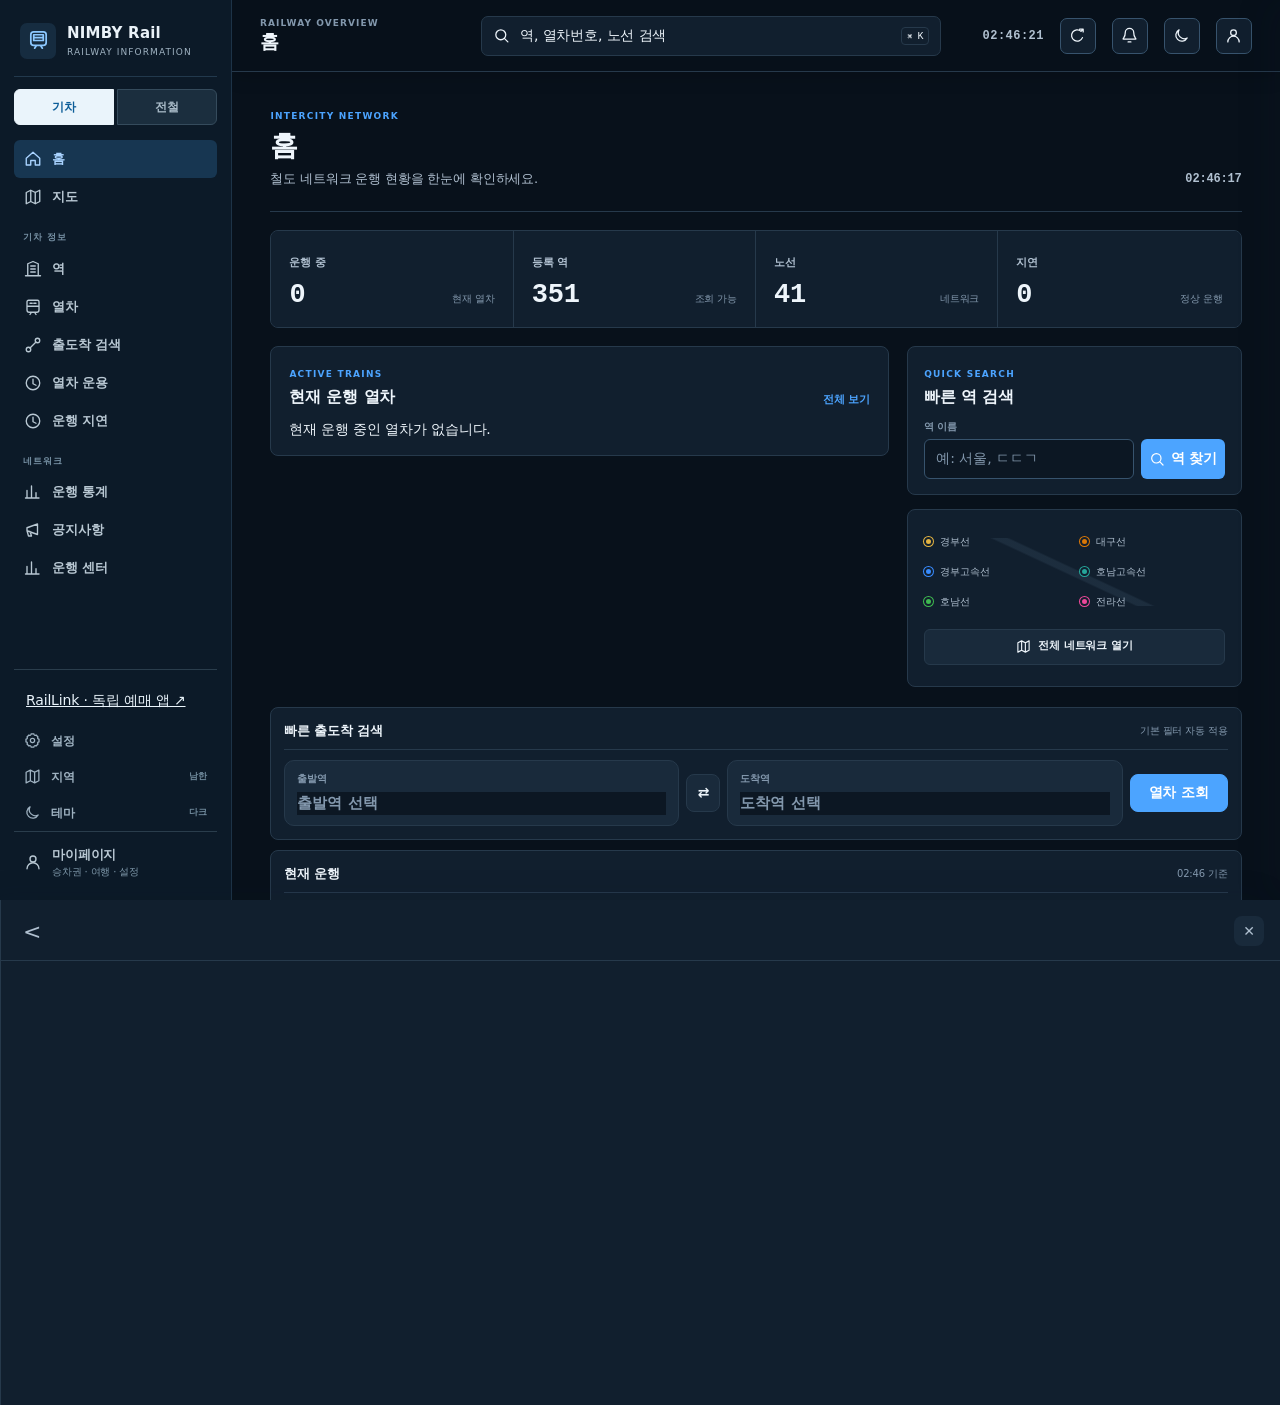
==== commit 870d0303: "전체 철도망 표시를 경로 검증과 분리" ====
--- a/index.html
+++ b/index.html
@@ -626,7 +626,7 @@
 <script src="data/nimbi_north_ingame_routes.js?v=2026100601"></script>
 <script src="data/nimbi_station_data.js?v=2026090811"></script>
 <script src="data/nimbi_latest_map.js?v=2026110303"></script>
-<script src="data/nimbi_mainline_map.js?v=2026110303"></script>
+<script src="data/nimbi_mainline_map.js?v=2026110304"></script>
 <script src="data/nimbi_north_station_revision.js?v=2026091101"></script>
 <script src="data/nimbi_north_rail_revision.js?v=2026102803"></script>
 <script src="data/nimbi_gonam_itx_revision.js?v=2026100802"></script>
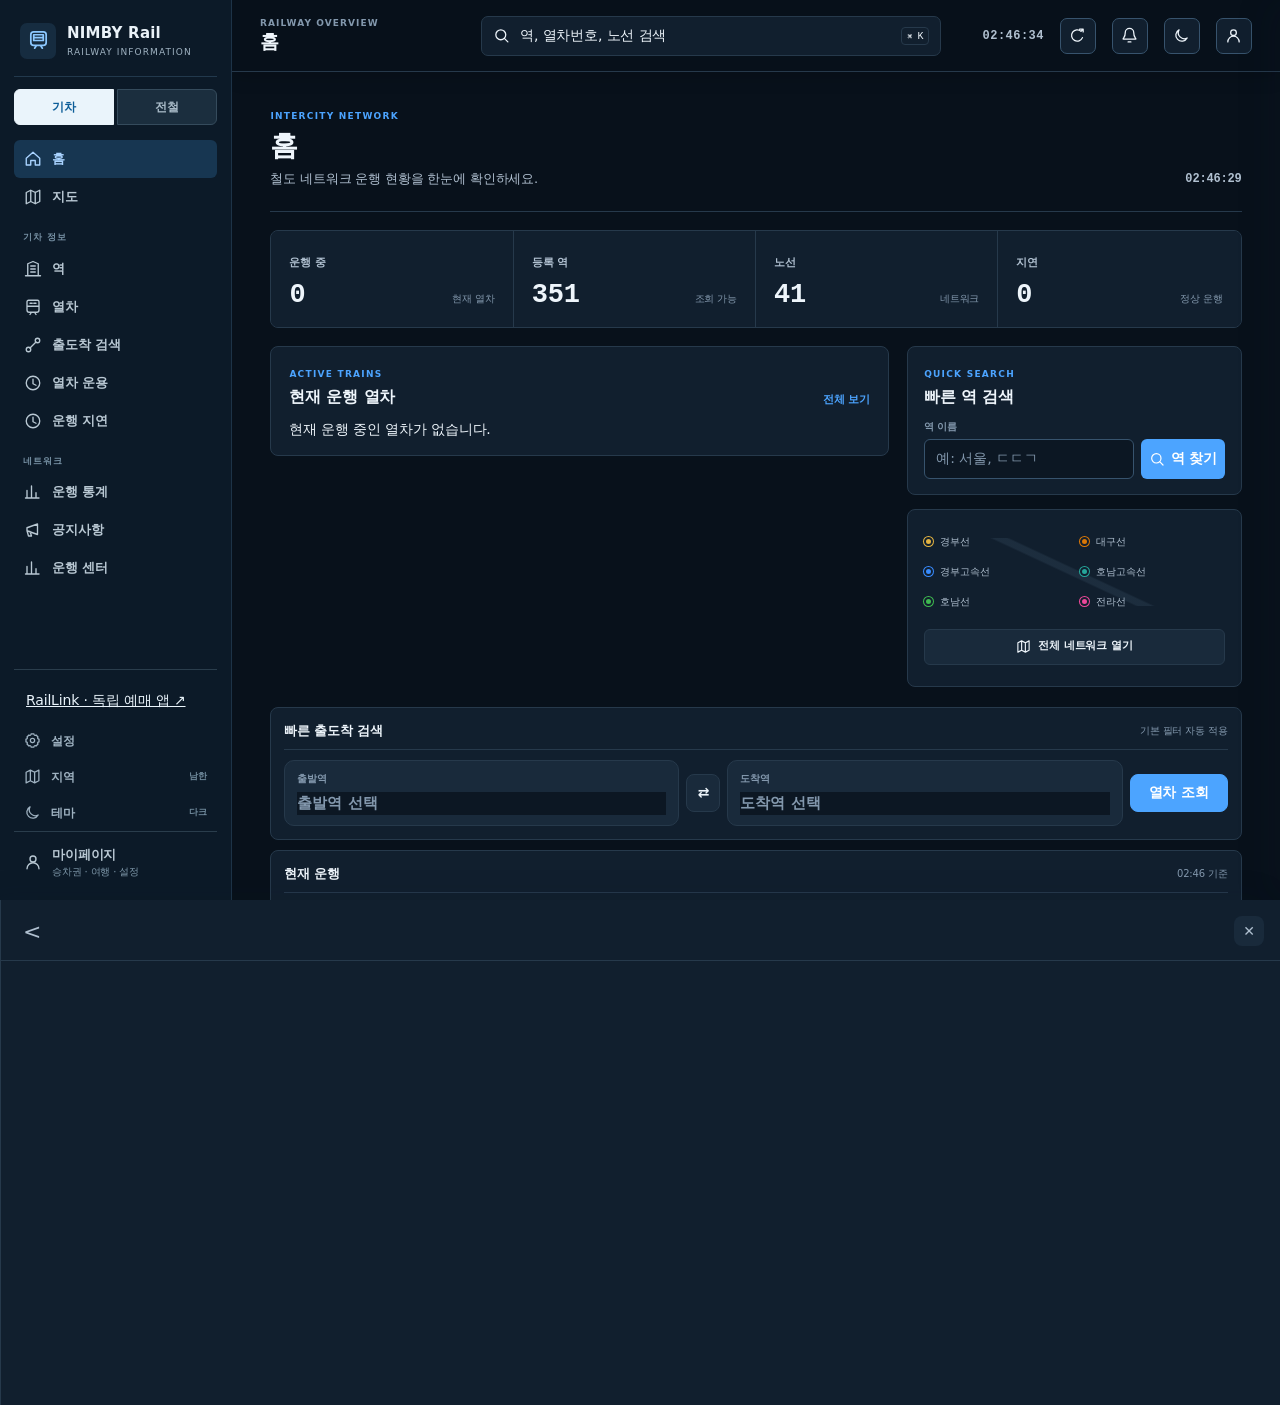
==== commit 2c1fb3ae: "Correct save-confirmed intercity route geometry" ====
--- a/index.html
+++ b/index.html
@@ -626,7 +626,7 @@
 <script src="data/nimbi_north_ingame_routes.js?v=2026100601"></script>
 <script src="data/nimbi_station_data.js?v=2026090811"></script>
 <script src="data/nimbi_latest_map.js?v=2026110303"></script>
-<script src="data/nimbi_mainline_map.js?v=2026110304"></script>
+<script src="data/nimbi_mainline_map.js?v=2026110305"></script>
 <script src="data/nimbi_north_station_revision.js?v=2026091101"></script>
 <script src="data/nimbi_north_rail_revision.js?v=2026102803"></script>
 <script src="data/nimbi_gonam_itx_revision.js?v=2026100802"></script>
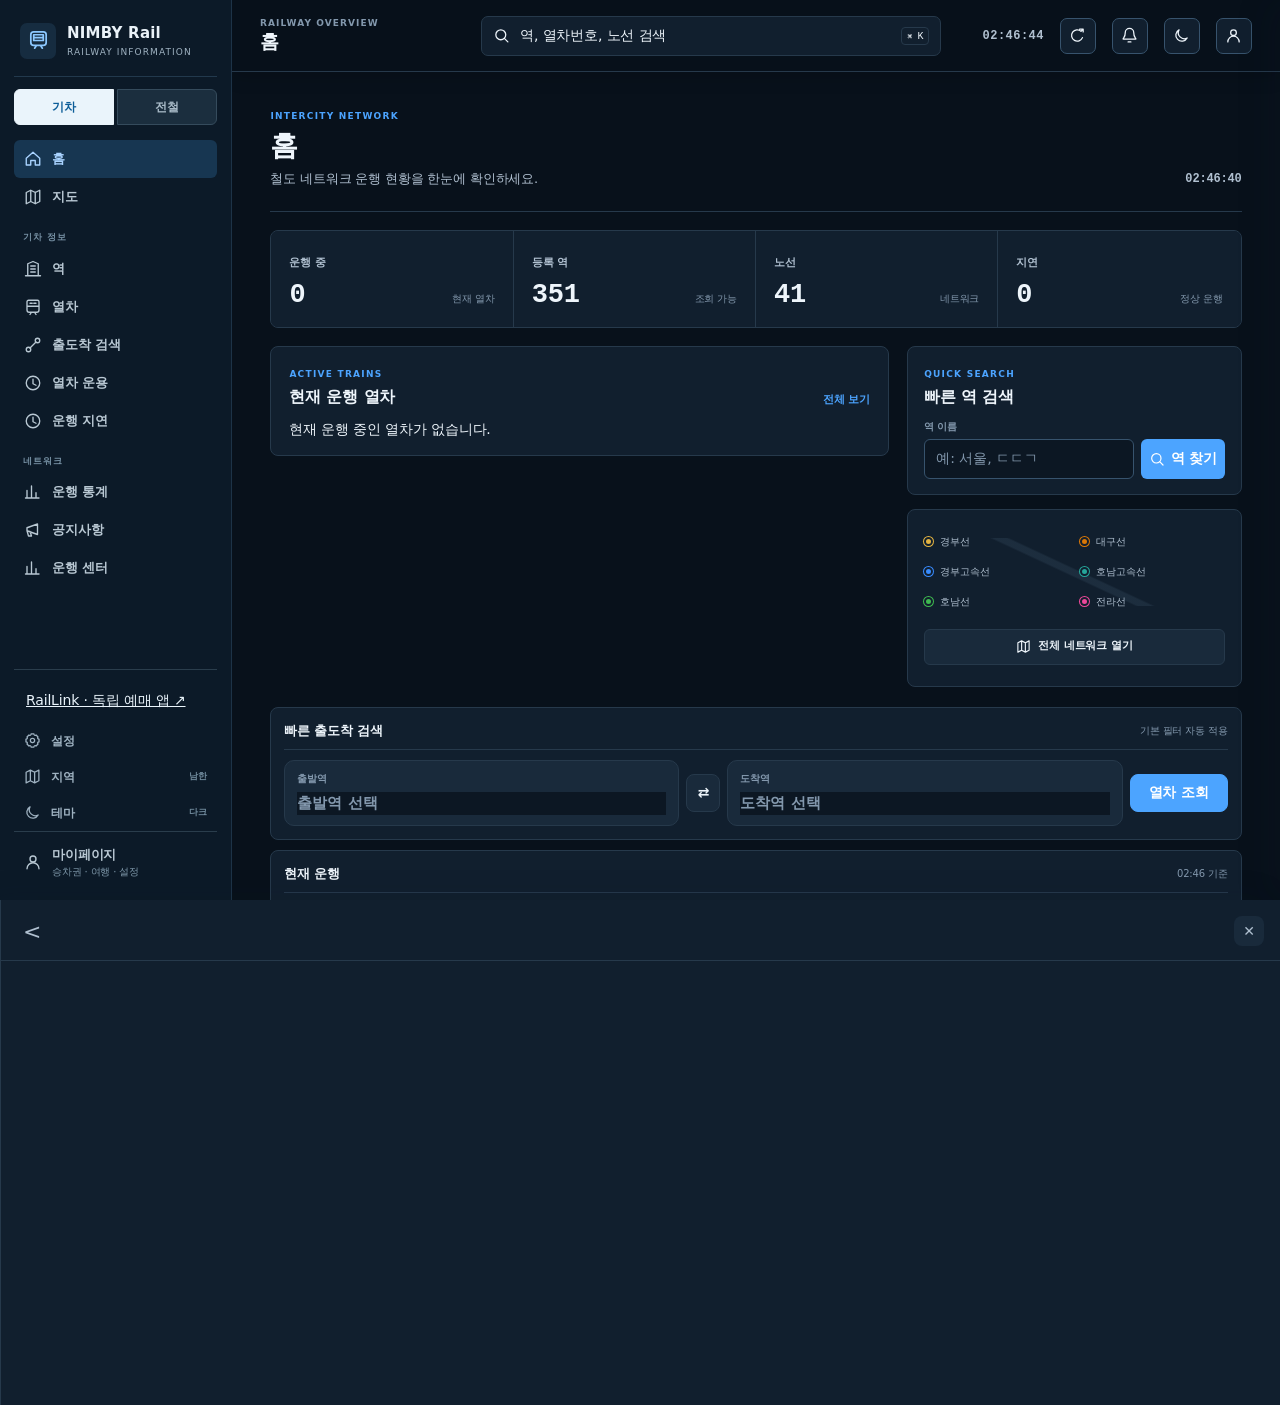
==== commit 21d9baf9: "Restore raw Gyeongbu route geometry" ====
--- a/index.html
+++ b/index.html
@@ -626,7 +626,7 @@
 <script src="data/nimbi_north_ingame_routes.js?v=2026100601"></script>
 <script src="data/nimbi_station_data.js?v=2026090811"></script>
 <script src="data/nimbi_latest_map.js?v=2026110303"></script>
-<script src="data/nimbi_mainline_map.js?v=2026110305"></script>
+<script src="data/nimbi_mainline_map.js?v=2026110306"></script>
 <script src="data/nimbi_north_station_revision.js?v=2026091101"></script>
 <script src="data/nimbi_north_rail_revision.js?v=2026102803"></script>
 <script src="data/nimbi_gonam_itx_revision.js?v=2026100802"></script>
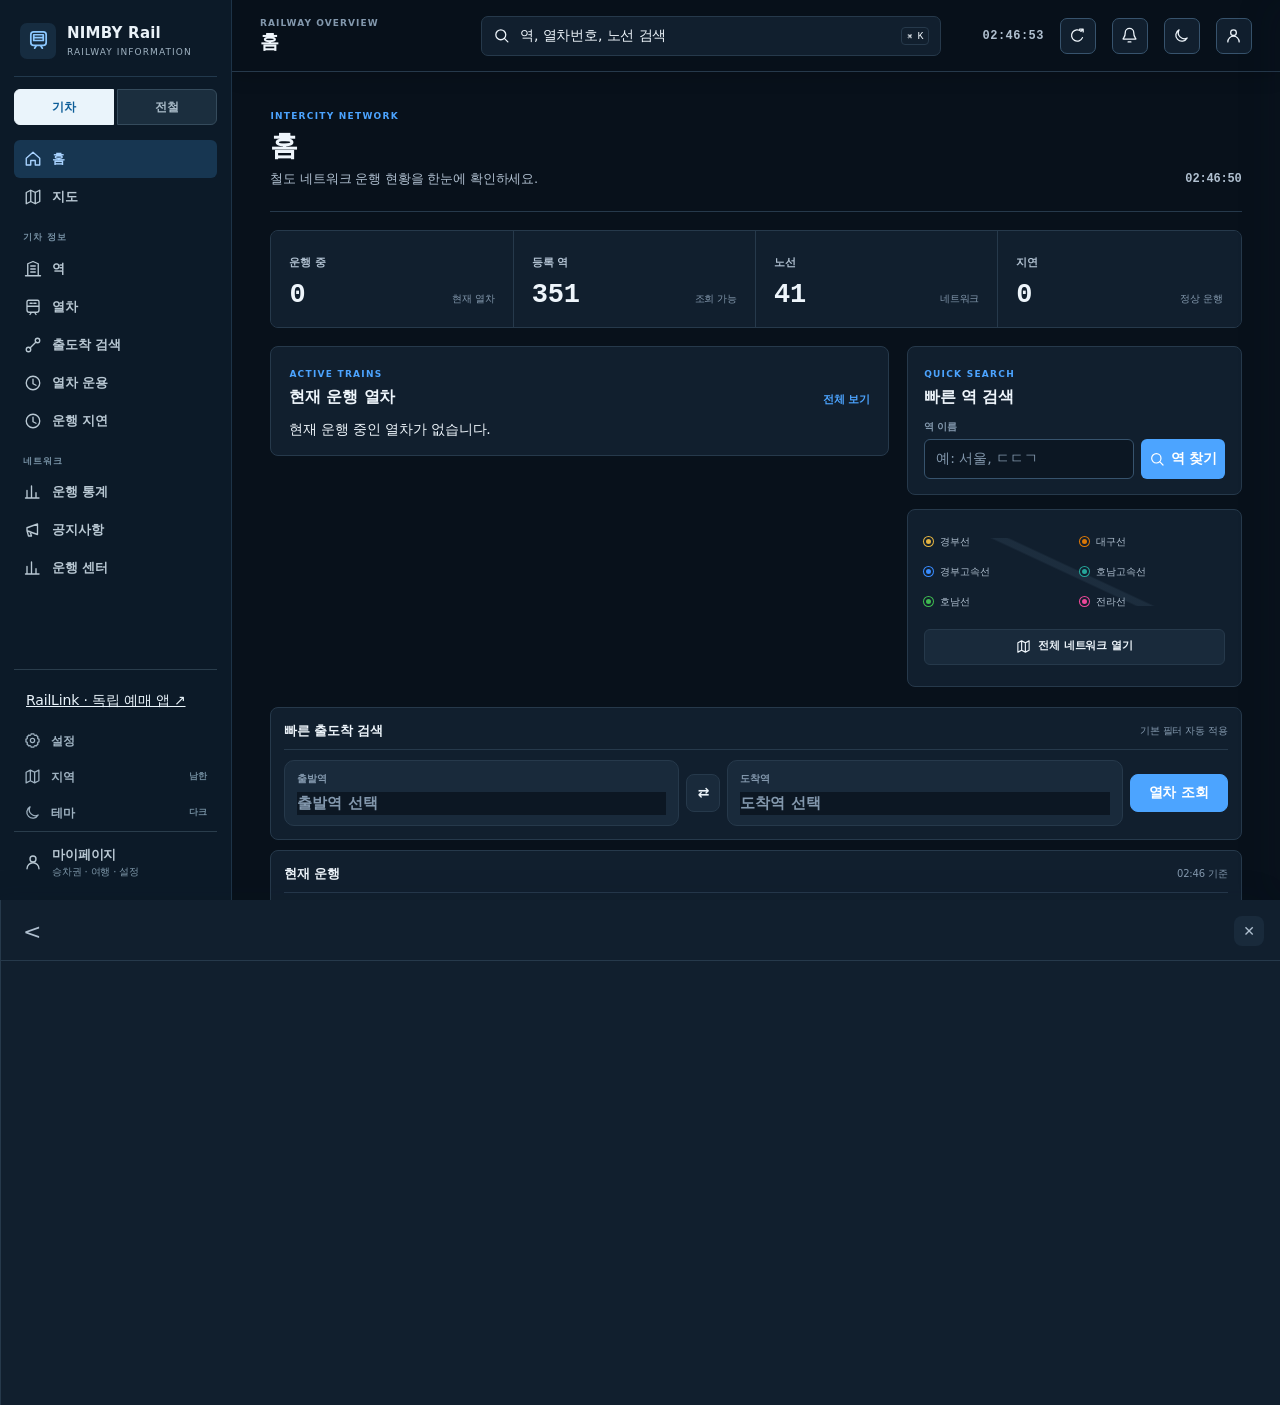
==== commit e48ff70f: "Restore verified rail topology gaps" ====
--- a/index.html
+++ b/index.html
@@ -626,7 +626,7 @@
 <script src="data/nimbi_north_ingame_routes.js?v=2026100601"></script>
 <script src="data/nimbi_station_data.js?v=2026090811"></script>
 <script src="data/nimbi_latest_map.js?v=2026110303"></script>
-<script src="data/nimbi_mainline_map.js?v=2026110306"></script>
+<script src="data/nimbi_mainline_map.js?v=2026110307"></script>
 <script src="data/nimbi_north_station_revision.js?v=2026091101"></script>
 <script src="data/nimbi_north_rail_revision.js?v=2026102803"></script>
 <script src="data/nimbi_gonam_itx_revision.js?v=2026100802"></script>
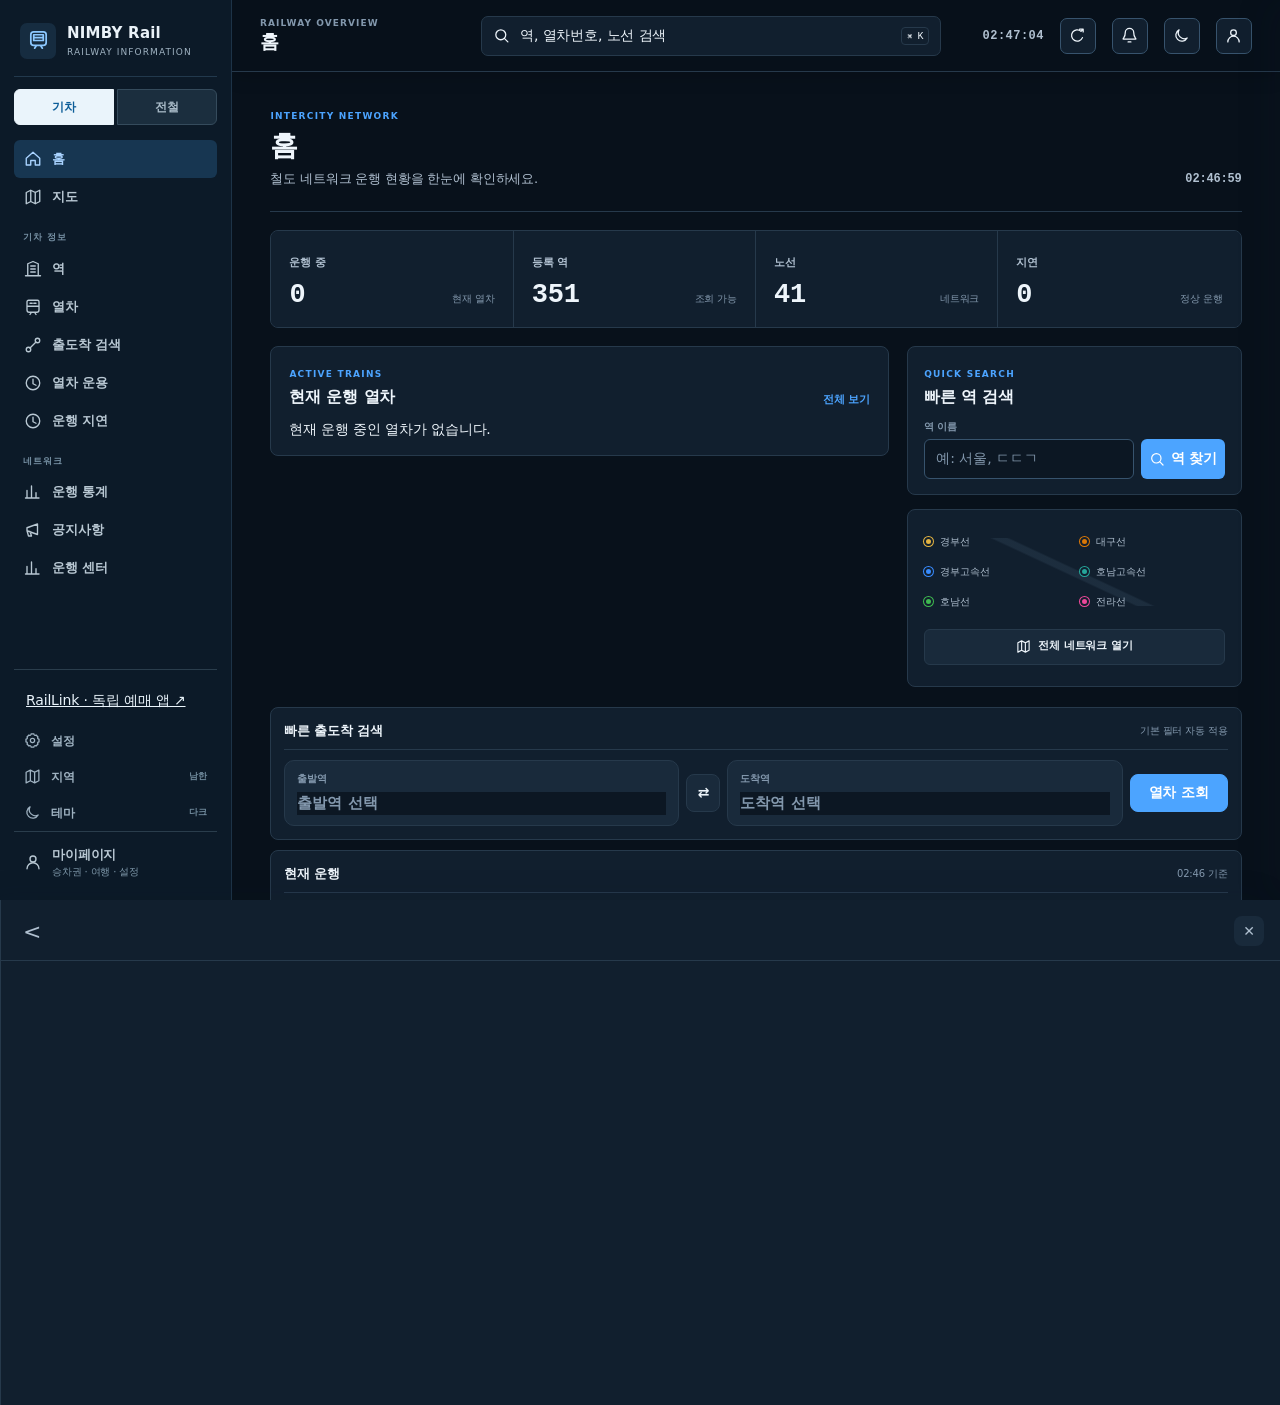
==== commit c28372d0: "Route Seoul trains through north-south platforms" ====
--- a/index.html
+++ b/index.html
@@ -626,7 +626,7 @@
 <script src="data/nimbi_north_ingame_routes.js?v=2026100601"></script>
 <script src="data/nimbi_station_data.js?v=2026090811"></script>
 <script src="data/nimbi_latest_map.js?v=2026110303"></script>
-<script src="data/nimbi_mainline_map.js?v=2026110307"></script>
+<script src="data/nimbi_mainline_map.js?v=2026110308"></script>
 <script src="data/nimbi_north_station_revision.js?v=2026091101"></script>
 <script src="data/nimbi_north_rail_revision.js?v=2026102803"></script>
 <script src="data/nimbi_gonam_itx_revision.js?v=2026100802"></script>
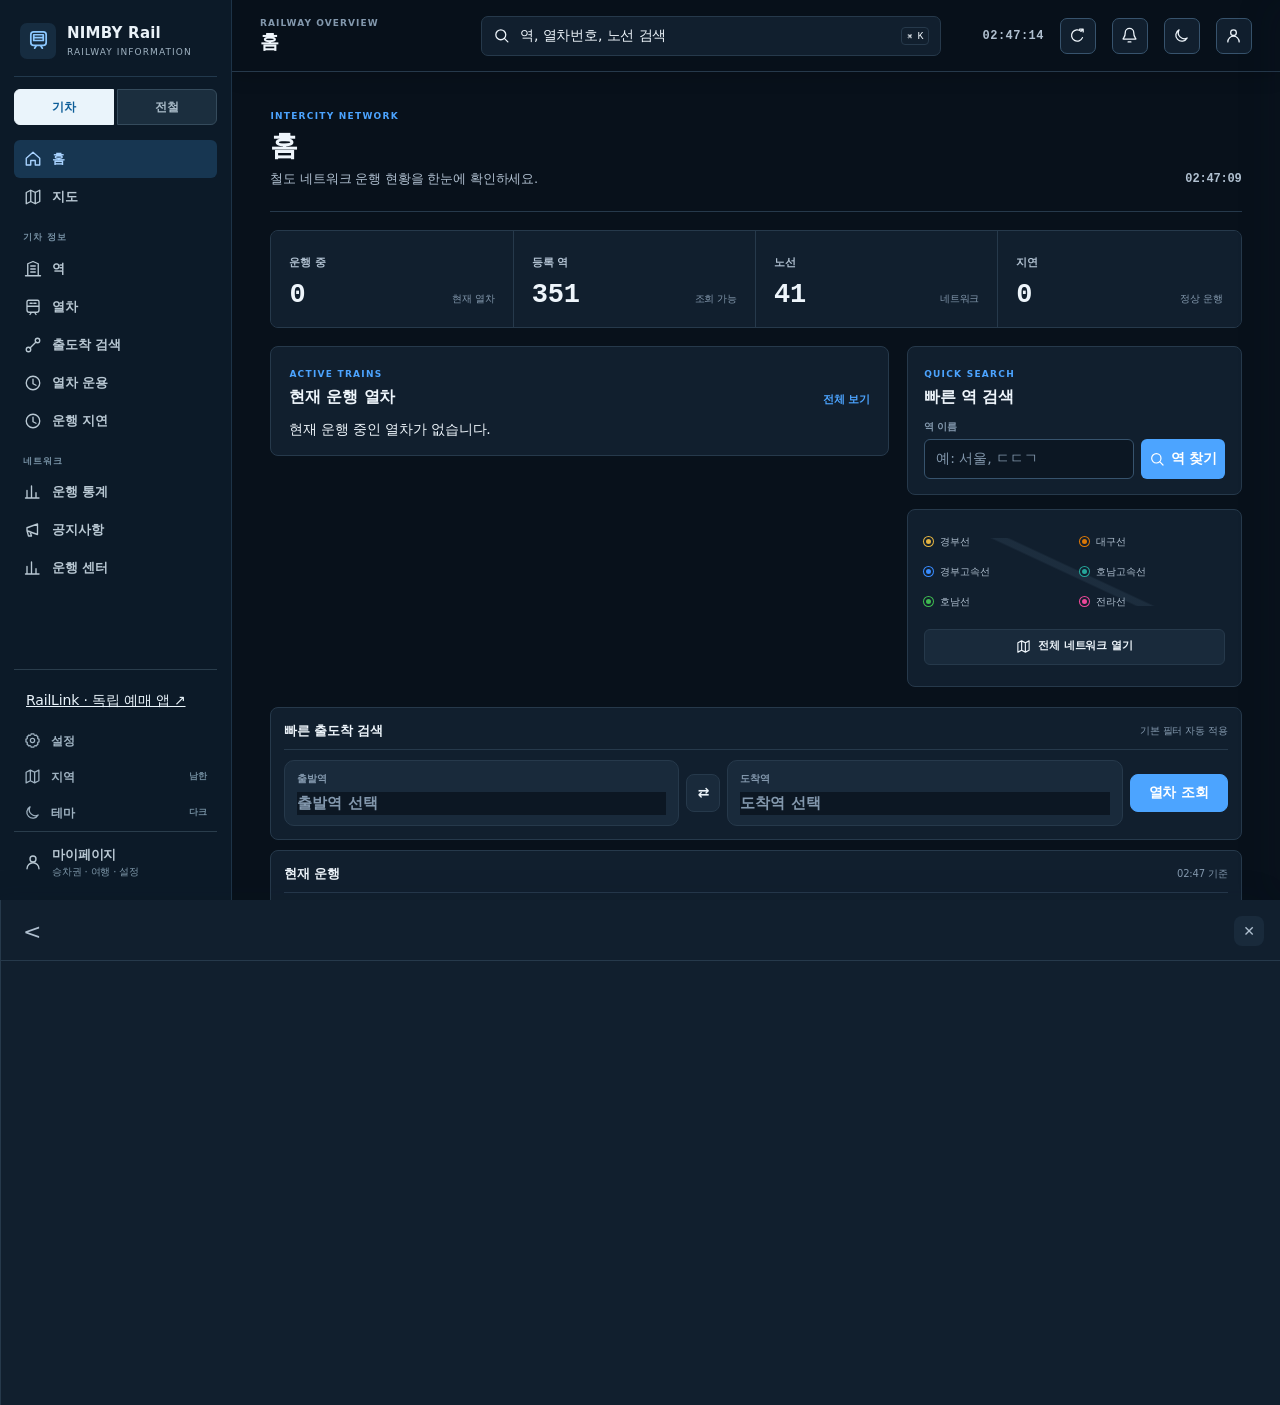
==== commit 977acfcd: "Correct Jungang mainline and station approaches" ====
--- a/index.html
+++ b/index.html
@@ -626,7 +626,7 @@
 <script src="data/nimbi_north_ingame_routes.js?v=2026100601"></script>
 <script src="data/nimbi_station_data.js?v=2026090811"></script>
 <script src="data/nimbi_latest_map.js?v=2026110303"></script>
-<script src="data/nimbi_mainline_map.js?v=2026110308"></script>
+<script src="data/nimbi_mainline_map.js?v=2026110309"></script>
 <script src="data/nimbi_north_station_revision.js?v=2026091101"></script>
 <script src="data/nimbi_north_rail_revision.js?v=2026102803"></script>
 <script src="data/nimbi_gonam_itx_revision.js?v=2026100802"></script>
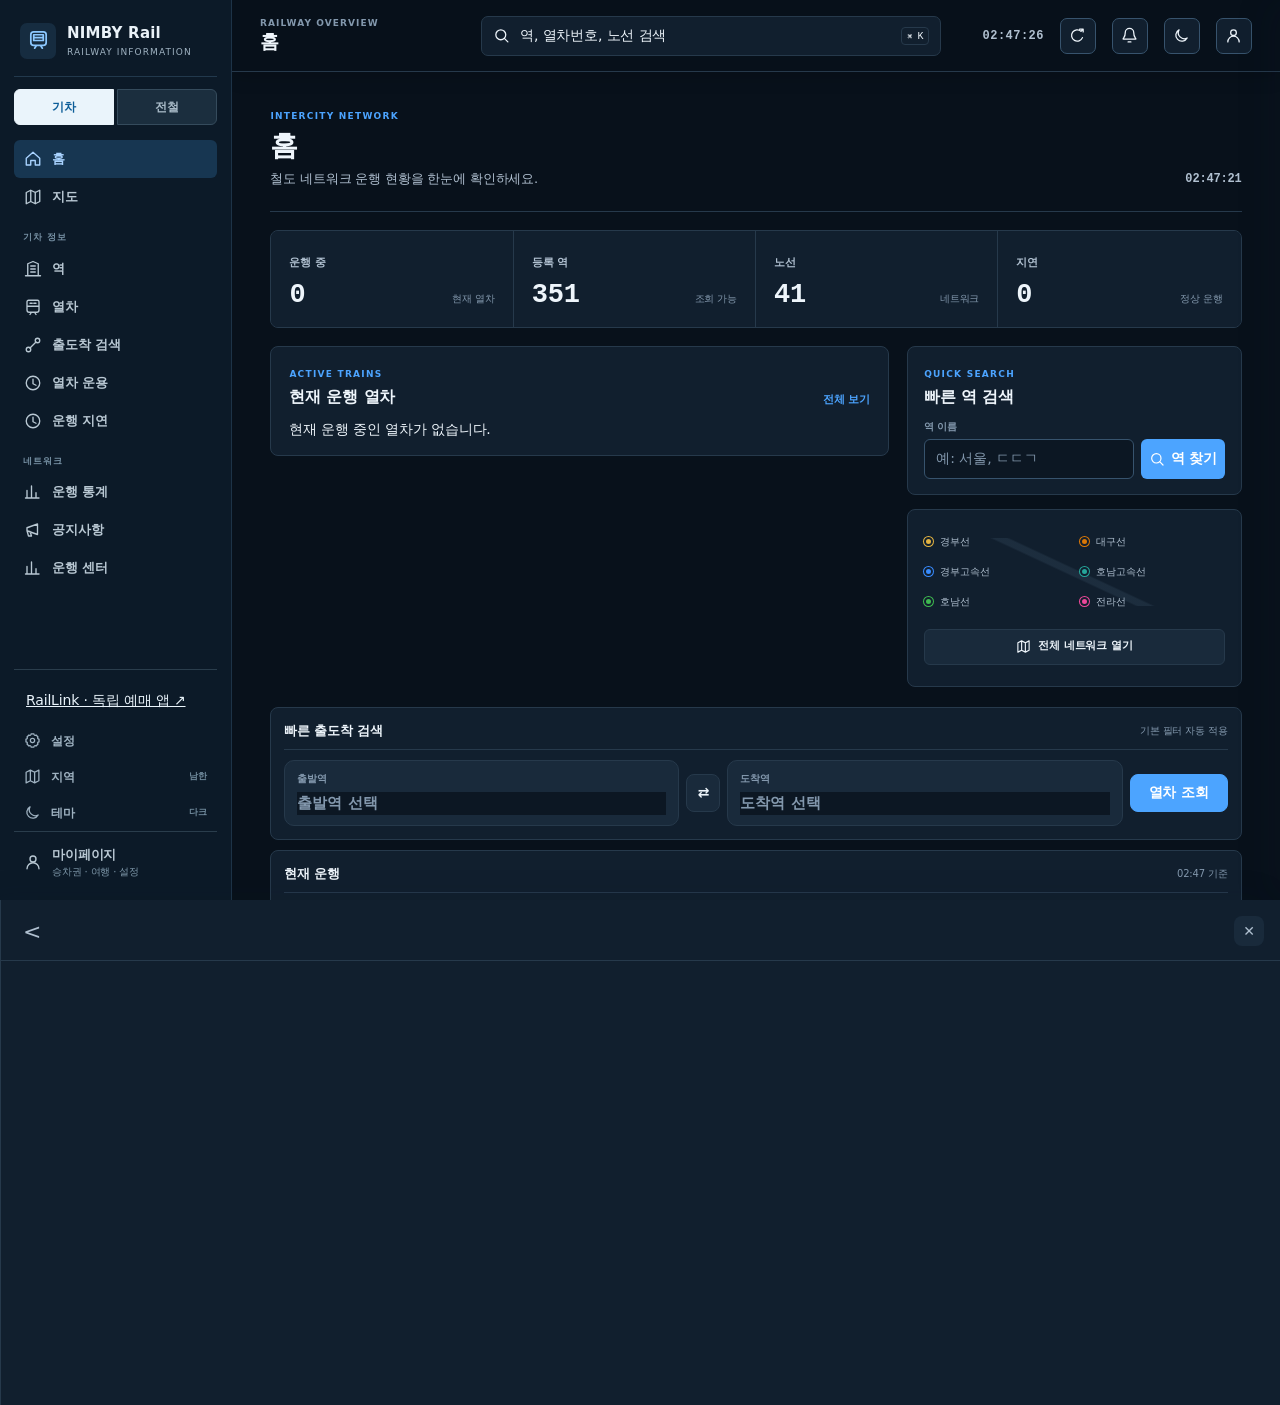
==== commit 1f8dc0aa: "Restore Boeun Jangan mainline topology" ====
--- a/index.html
+++ b/index.html
@@ -626,7 +626,7 @@
 <script src="data/nimbi_north_ingame_routes.js?v=2026100601"></script>
 <script src="data/nimbi_station_data.js?v=2026090811"></script>
 <script src="data/nimbi_latest_map.js?v=2026110303"></script>
-<script src="data/nimbi_mainline_map.js?v=2026110309"></script>
+<script src="data/nimbi_mainline_map.js?v=2026110701"></script>
 <script src="data/nimbi_north_station_revision.js?v=2026091101"></script>
 <script src="data/nimbi_north_rail_revision.js?v=2026102803"></script>
 <script src="data/nimbi_gonam_itx_revision.js?v=2026100802"></script>
